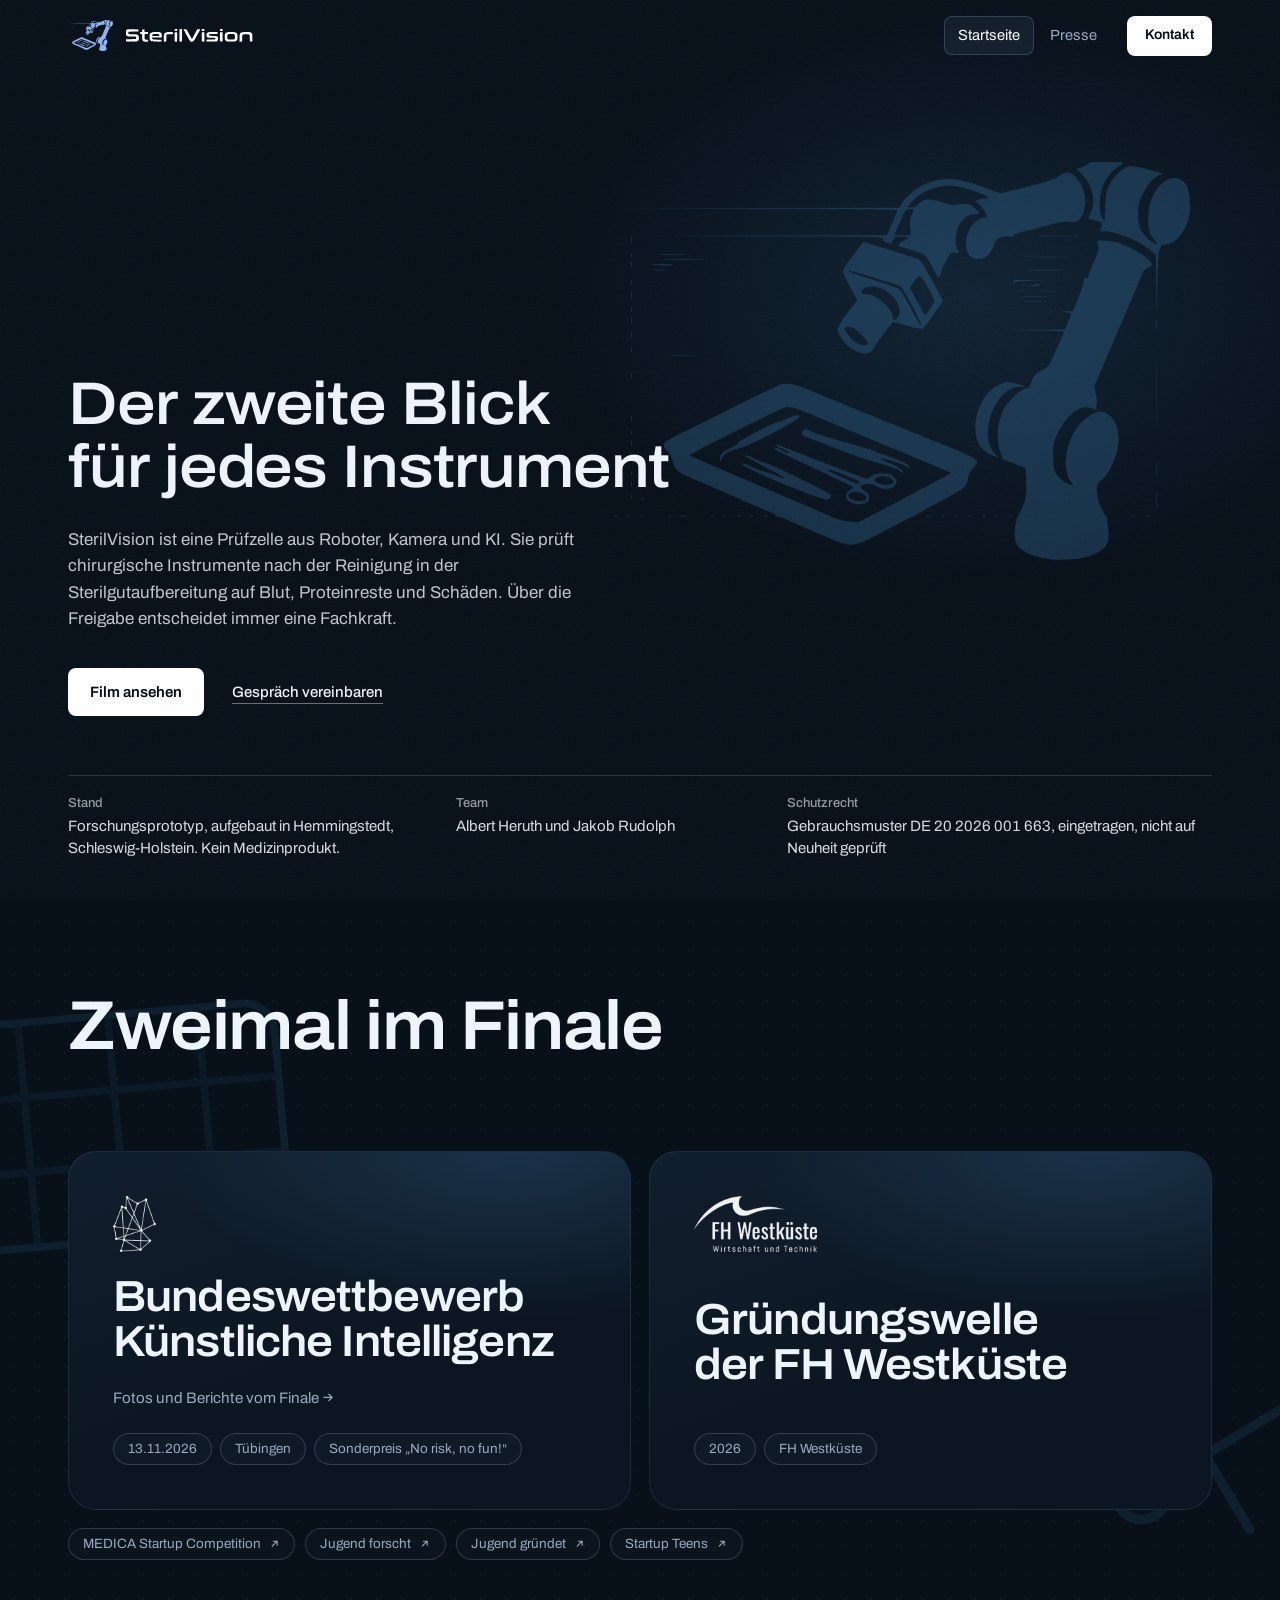
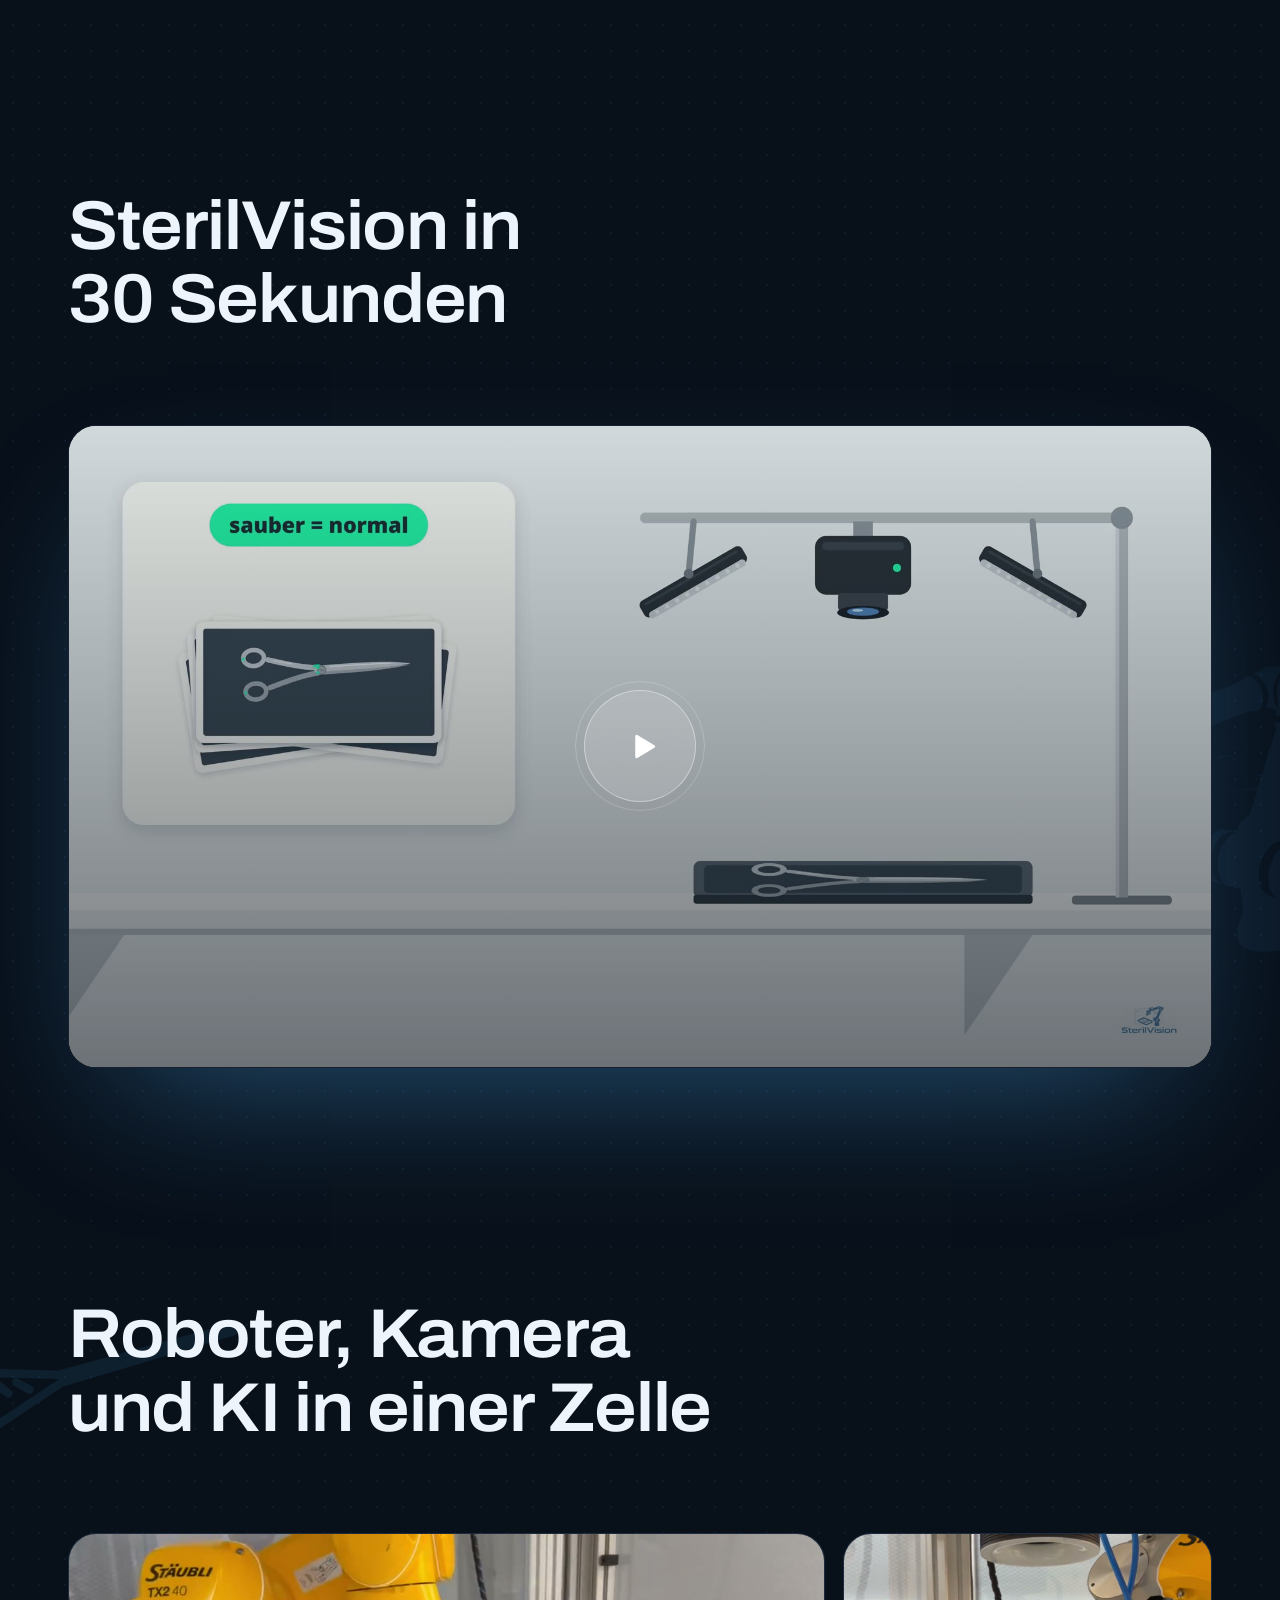
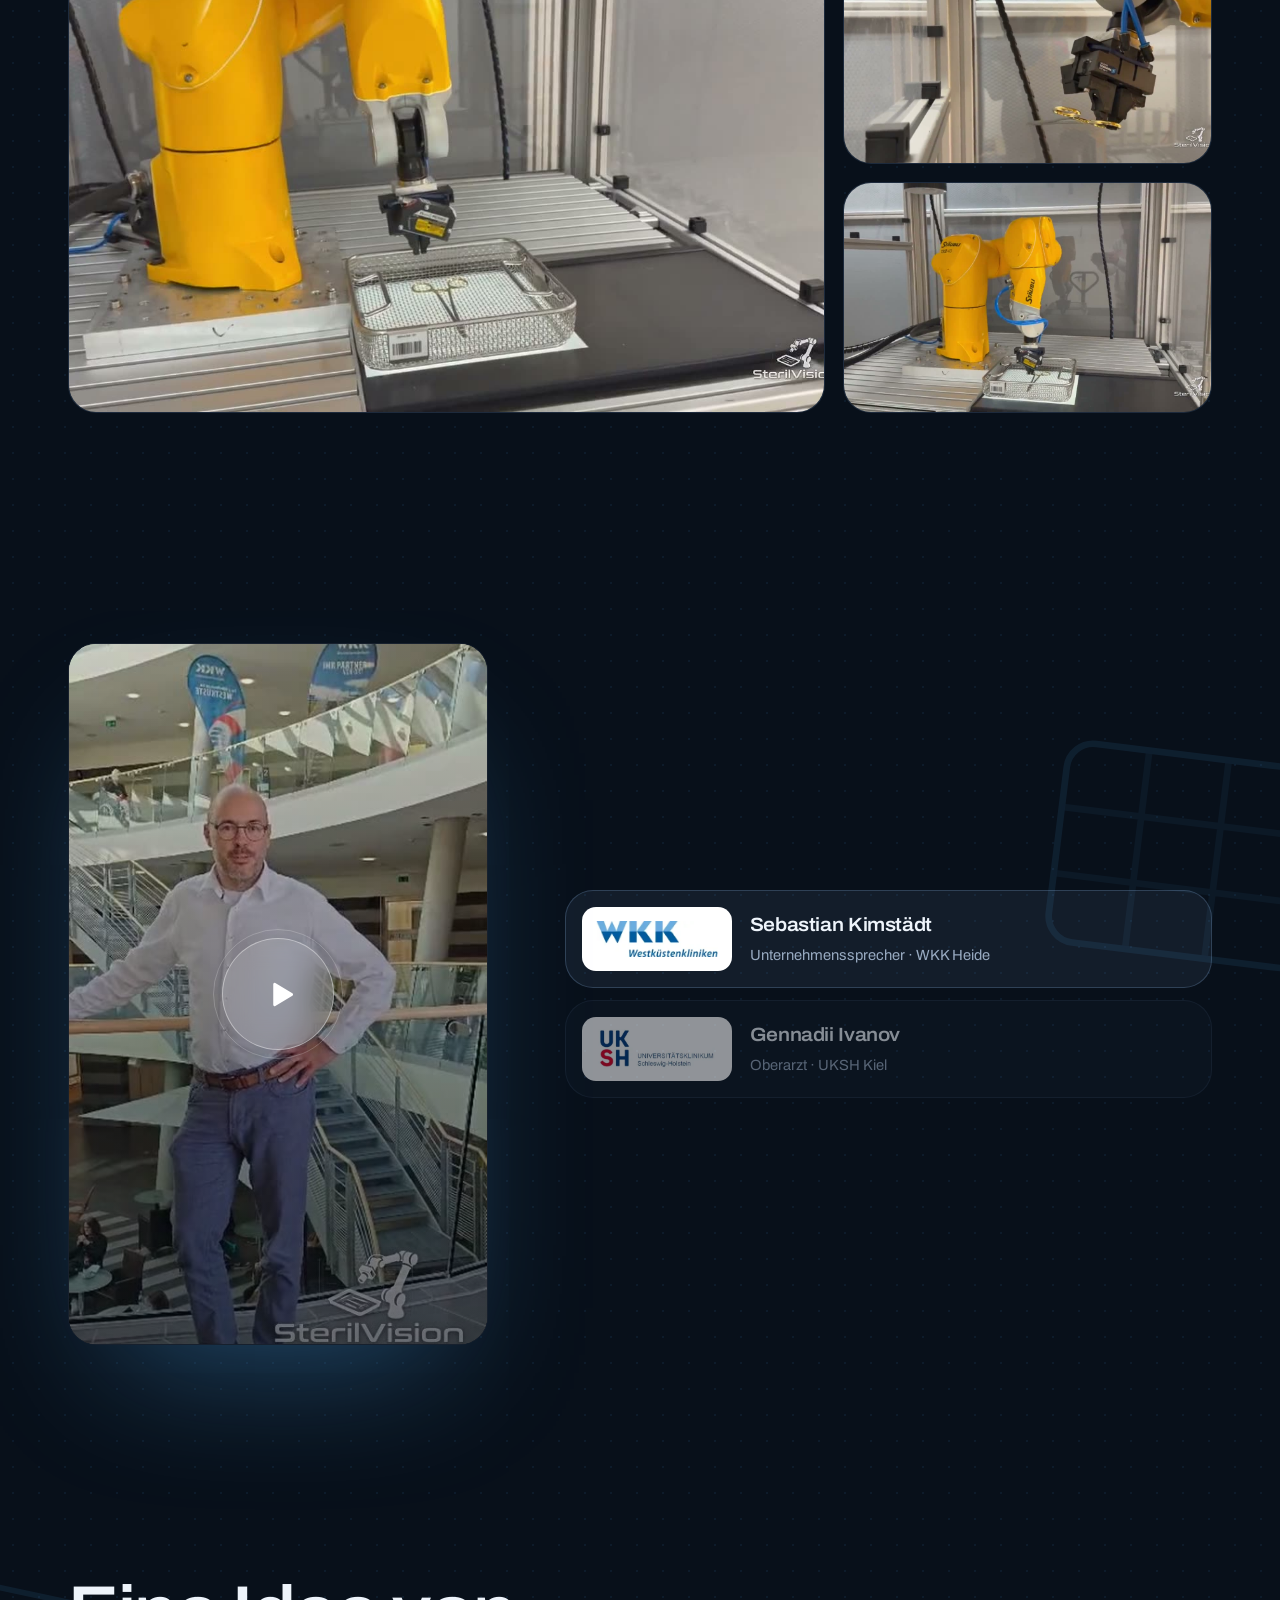
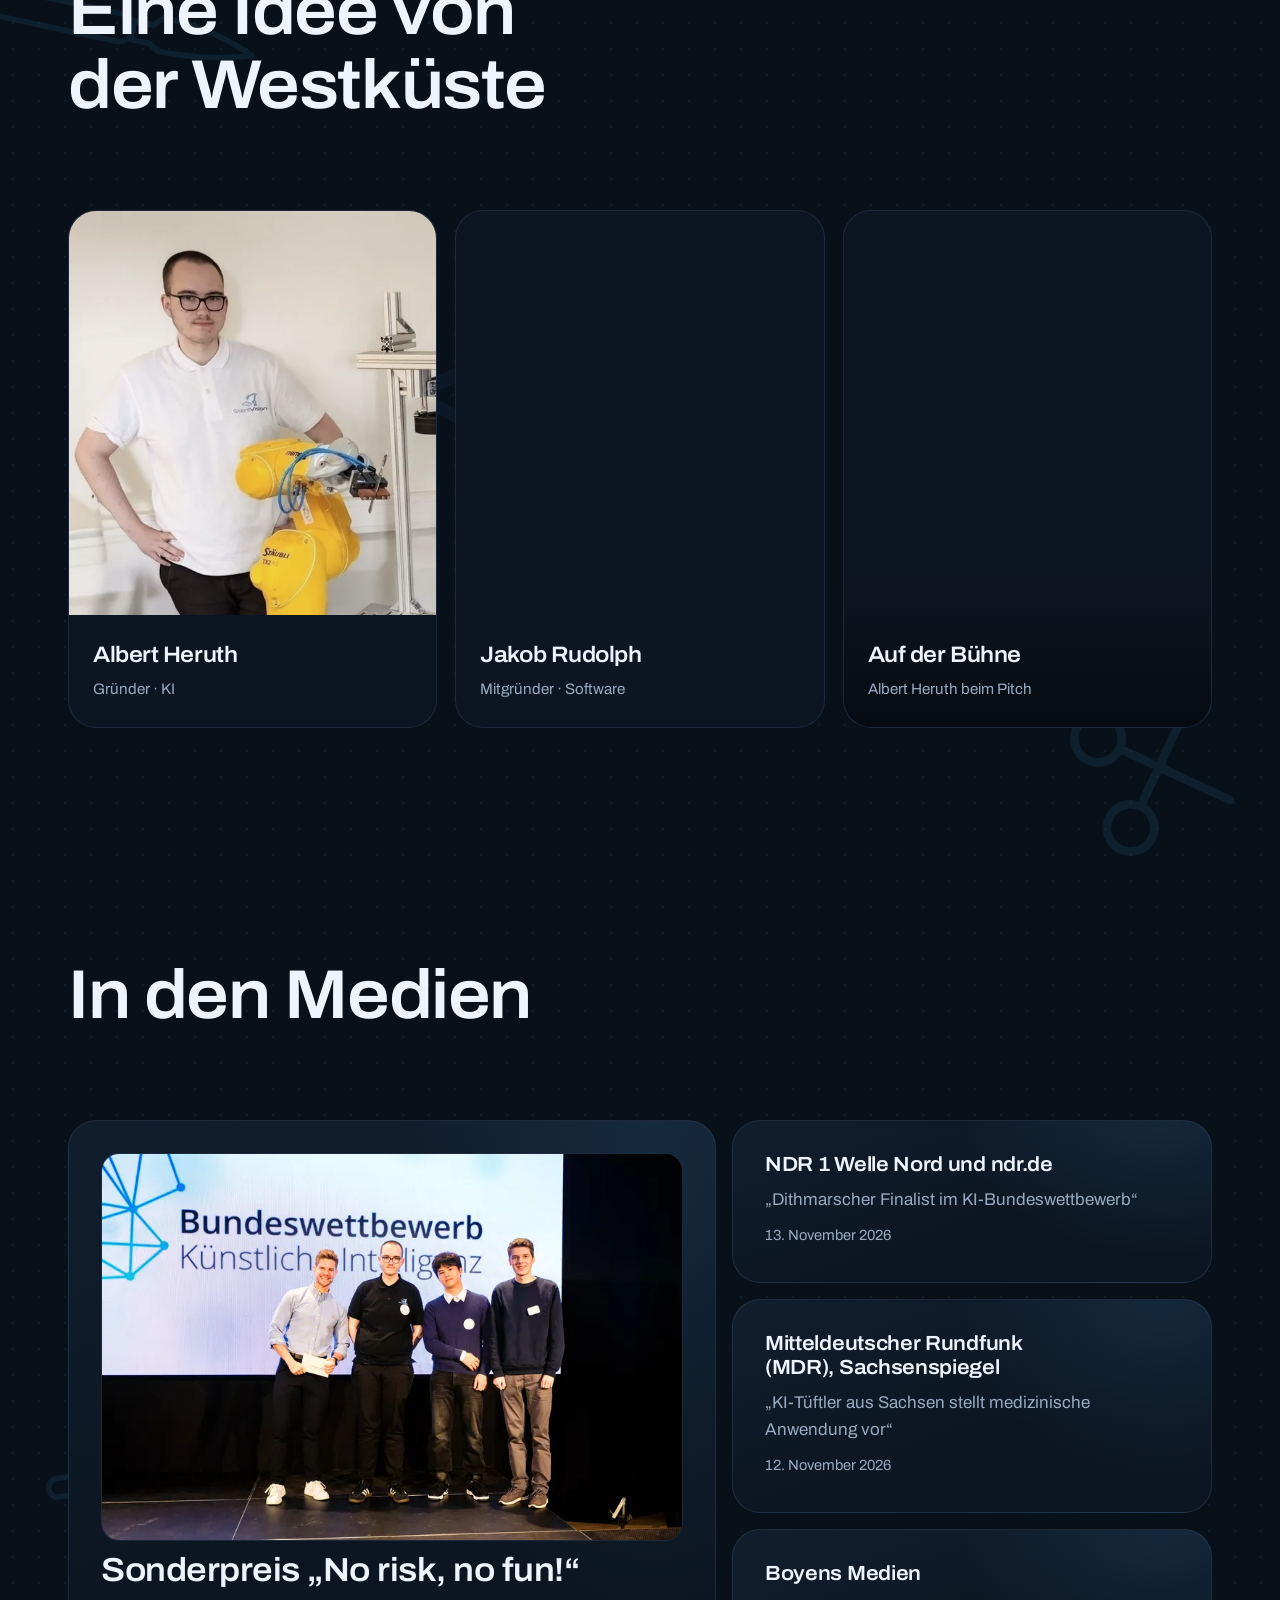
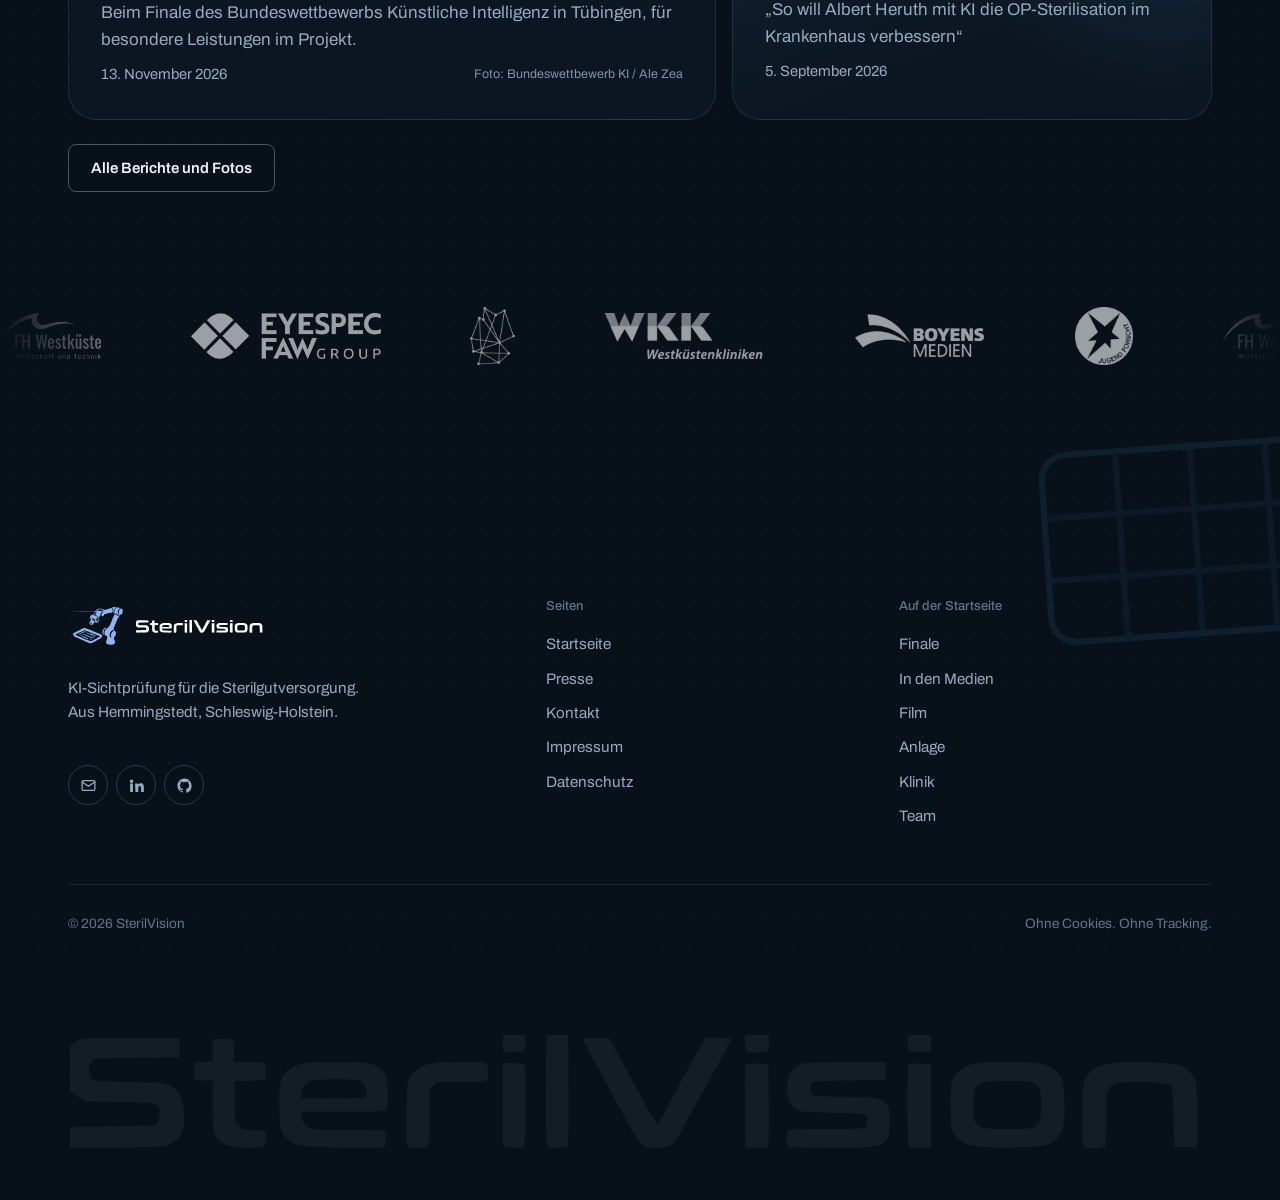
==== index.html @ 5d74f2ed "Hero-Feinschliff: neue Schrift, klarer Start für Investoren - Schrift Archivo (SIL OFL, lokal) statt" ====
<!DOCTYPE html>
<html lang="de">
<head>
  <meta charset="UTF-8" />
  <meta name="viewport" content="width=device-width, initial-scale=1.0, viewport-fit=cover" />
  <title>SterilVision · KI-Sichtprüfung für sterile Instrumente</title>
  <meta name="description" content="SterilVision ist eine Prüfzelle aus Roboter, Kamera und KI. Sie prüft chirurgische Instrumente nach der Reinigung auf Blut, Proteinreste und Schäden. Über die Freigabe entscheidet immer eine Fachkraft. Forschungsprototyp aus Schleswig-Holstein." />
  <meta name="robots" content="index, follow" />
  <link rel="canonical" href="https://sterilvision.de/" />
  <meta name="theme-color" content="#08101a" />
  <link rel="icon" type="image/svg+xml" href="assets/favicon.svg" />

  <meta property="og:type" content="website" />
  <meta property="og:site_name" content="SterilVision" />
  <meta property="og:title" content="SterilVision · Der zweite Blick für jedes Instrument" />
  <meta property="og:description" content="Prüfzelle aus Roboter, Kamera und KI für die Sterilgutaufbereitung. Über die Freigabe entscheidet immer eine Fachkraft." />
  <meta property="og:image" content="https://sterilvision.de/assets/og.jpg" />
  <meta property="og:url" content="https://sterilvision.de/" />
  <meta property="og:locale" content="de_DE" />
  <meta name="twitter:card" content="summary_large_image" />

  <link rel="preload" href="assets/fonts/Archivo-Variable.woff2" as="font" type="font/woff2" crossorigin />
  <link rel="stylesheet" href="styles.css" />

  <script type="application/ld+json">
  {
    "@context": "https://schema.org",
    "@type": "Organization",
    "name": "SterilVision",
    "url": "https://sterilvision.de/",
    "logo": "https://sterilvision.de/assets/og.jpg",
    "description": "KI-gestützte Sichtprüfung chirurgischer Instrumente für die Sterilgutversorgung.",
    "founder": [
      { "@type": "Person", "name": "Albert Heruth" },
      { "@type": "Person", "name": "Jakob Rudolph" }
    ],
    "sameAs": [
      "https://www.linkedin.com/in/albert-heruth-37aa74379/",
      "https://github.com/hackbert301009"
    ]
  }
  </script>
  <script>document.documentElement.classList.add('js');</script>
</head>
<body id="top">
  <div class="grain" aria-hidden="true"></div>
  <div class="bg-tools" aria-hidden="true">
    <span class="bg-dots"></span>
    <span class="bg-tool t1"><svg viewBox="0 0 48 32" fill="none" stroke="currentColor" stroke-width="1"><rect x="1" y="1" width="46" height="30" rx="4"/><path d="M1 11h46M1 21h46M13 1v30M25 1v30M37 1v30" stroke-opacity="0.6"/></svg></span>
    <span class="bg-tool t2"><svg viewBox="0 0 24 24" fill="none" stroke="currentColor" stroke-width="1.1"><circle cx="6" cy="6" r="3"/><circle cx="6" cy="18" r="3"/><path d="M8.5 8.5 19 19M8.5 15.5 19 5" stroke-linecap="round"/></svg></span>
    <span class="bg-tool t3"><svg viewBox="0 0 32 16" fill="none" stroke="currentColor" stroke-width="0.8" stroke-linecap="round"><circle cx="3.5" cy="4" r="2.5"/><circle cx="3.5" cy="12" r="2.5"/><path d="M5.8 5 14 7.6M5.8 11 14 8.4M14 7.6 31 7.8M14 8.4 31 8.2M8 6.6l1 1.4M10 7.2l1 1"/></svg></span>
    <span class="bg-tool bg-wm t4 logo-mark"></span>
    <span class="bg-tool t5"><svg viewBox="0 0 48 32" fill="none" stroke="currentColor" stroke-width="1"><rect x="1" y="1" width="46" height="30" rx="4"/><path d="M1 11h46M1 21h46M13 1v30M25 1v30M37 1v30" stroke-opacity="0.6"/></svg></span>
    <span class="bg-tool t6"><svg viewBox="0 0 32 8" fill="none" stroke="currentColor" stroke-width="0.6" stroke-linecap="round" stroke-linejoin="round"><rect x="0.5" y="2.5" width="18" height="3" rx="1.5"/><path d="M18.5 3h2l1-1c4 0 7 0.8 10 2-3 1-6.5 1.6-10 1.6l-1-0.6h-2"/></svg></span>
    <span class="bg-tool t7"><svg viewBox="0 0 24 24" fill="none" stroke="currentColor" stroke-width="1.1"><circle cx="6" cy="6" r="3"/><circle cx="6" cy="18" r="3"/><path d="M8.5 8.5 19 19M8.5 15.5 19 5" stroke-linecap="round"/></svg></span>
    <span class="bg-tool t8"><svg viewBox="0 0 32 8" fill="none" stroke="currentColor" stroke-width="0.6" stroke-linecap="round"><path d="M1 4c0-.6.5-1 1-1l29 .6M1 4c0 .6.5 1 1 1l29-.6"/><path d="M6 3.2v1.6M8 3.2v1.6M10 3.2v1.6" stroke-opacity=".6"/></svg></span>
    <span class="bg-tool bg-wm t9 logo-mark"></span>
    <span class="bg-tool t10"><svg viewBox="0 0 48 32" fill="none" stroke="currentColor" stroke-width="1"><rect x="1" y="1" width="46" height="30" rx="4"/><path d="M1 11h46M1 21h46M13 1v30M25 1v30M37 1v30" stroke-opacity="0.6"/></svg></span>
  </div>

  <header class="site-header" id="site-header">
    <div class="wrap">
      <a class="brand" href="#top" aria-label="SterilVision Startseite">
        <span class="logo-mark" aria-hidden="true"></span>
        <span class="logo-word" aria-hidden="true"></span>
      </a>
      <nav class="nav" aria-label="Hauptnavigation">
        <div class="nav-links">
          <a href="#top" aria-current="page">Startseite</a>
          <a href="presse.html">Presse</a>
        </div>
        <a class="btn btn-primary btn-sm" href="kontakt.html">Kontakt</a>
        <button class="menu-btn" id="menu-btn" aria-label="Menü öffnen" aria-expanded="false" aria-controls="mobile-menu"><span></span><span></span></button>
      </nav>
    </div>
  </header>

  <nav class="mobile-menu" id="mobile-menu" aria-label="Mobile Navigation">
    <a href="#top" aria-current="page">Startseite</a>
    <a href="presse.html">Presse</a>
    <a href="kontakt.html">Kontakt</a>
  </nav>

  <main>
    <!-- ═══ HERO ═══ -->
    <section class="hero" id="hero">
      <div class="hero-canvas" id="hero-canvas" aria-hidden="true"></div>
      <span class="hero-fallback logo-mark" aria-hidden="true"></span>

      <div class="wrap">
        <div class="hero-inner">
          <h1 data-split><span class="h1-row">Der zweite Blick</span> <span class="h1-row">für jedes Instrument</span></h1>
          <p class="lead" data-hero>SterilVision ist eine Prüfzelle aus Roboter, Kamera und KI. Sie prüft chirurgische Instrumente nach der Reinigung in der Sterilgutaufbereitung auf Blut, Proteinreste und Schäden. Über die Freigabe entscheidet immer eine Fachkraft.</p>
          <div class="hero-actions" data-hero>
            <a class="btn btn-primary" href="#film">Film ansehen</a>
            <a class="hero-link" href="kontakt.html">Gespräch vereinbaren</a>
          </div>
          <span class="hero-rule" aria-hidden="true"></span>
          <dl class="hero-facts" data-hero>
            <div><dt>Stand</dt><dd>Forschungsprototyp, aufgebaut in Hemmingstedt, Schleswig-Holstein. Kein Medizinprodukt.</dd></div>
            <div><dt>Team</dt><dd>Albert Heruth und Jakob Rudolph</dd></div>
            <div><dt>Schutzrecht</dt><dd>Gebrauchsmuster DE&nbsp;20&nbsp;2026&nbsp;001&nbsp;663, eingetragen, nicht auf Neuheit geprüft</dd></div>
          </dl>
        </div>
      </div>
    </section>

    <!-- ═══ FINALE ═══ -->
    <section class="section finale" id="finale">
      <div class="wrap">
        <div class="head">
          <h2 data-reveal>Zweimal im Finale</h2>
        </div>
        <div class="finale-grid">
          <a class="finale-card" href="presse.html#bwki" data-reveal>
            <div class="top">
              <img decoding="async" src="assets/logos/bwki.webp" alt="Bundeswettbewerb Künstliche Intelligenz" width="122" height="160" loading="lazy" />
            </div>
            <div class="big">Bundeswettbewerb<br />Künstliche Intelligenz</div>
            <span class="card-more">Fotos und Berichte vom Finale <span aria-hidden="true"><svg class="ico-arr" viewBox="0 0 16 16" aria-hidden="true"><path d="M2.5 8h10M8.5 4l4 4-4 4" fill="none" stroke="currentColor" stroke-width="1.5" stroke-linecap="round" stroke-linejoin="round"/></svg></span></span>
            <div class="meta"><span class="chip">13.11.2026</span><span class="chip">Tübingen</span><span class="chip">Sonderpreis „No risk, no fun!“</span></div>
          </a>
          <a class="finale-card" href="https://www.fh-westkueste.de/" target="_blank" rel="noopener" data-reveal style="--d:.1s">
            <div class="top">
              <img decoding="async" src="assets/logos/fh-westkueste.webp" alt="FH Westküste" width="352" height="160" loading="lazy" />
            </div>
            <div class="big">Gründungswelle<br />der FH Westküste</div>
            <div class="meta"><span class="chip">2026</span><span class="chip">FH Westküste</span></div>
          </a>
        </div>
        <div class="stations" data-reveal>
          <a class="chip link" href="https://www.medica.de/" target="_blank" rel="noopener">MEDICA Startup Competition <svg class="ico-arr" viewBox="0 0 16 16" aria-hidden="true"><path d="M4.5 11.5l7-7M6 4.5h5.5V10" fill="none" stroke="currentColor" stroke-width="1.5" stroke-linecap="round" stroke-linejoin="round"/></svg></a>
          <a class="chip link" href="https://www.jugend-forscht.de/" target="_blank" rel="noopener">Jugend forscht <svg class="ico-arr" viewBox="0 0 16 16" aria-hidden="true"><path d="M4.5 11.5l7-7M6 4.5h5.5V10" fill="none" stroke="currentColor" stroke-width="1.5" stroke-linecap="round" stroke-linejoin="round"/></svg></a>
          <a class="chip link" href="https://www.jugend-gruendet.de/" target="_blank" rel="noopener">Jugend gründet <svg class="ico-arr" viewBox="0 0 16 16" aria-hidden="true"><path d="M4.5 11.5l7-7M6 4.5h5.5V10" fill="none" stroke="currentColor" stroke-width="1.5" stroke-linecap="round" stroke-linejoin="round"/></svg></a>
          <a class="chip link" href="https://www.startupteens.de/" target="_blank" rel="noopener">Startup Teens <svg class="ico-arr" viewBox="0 0 16 16" aria-hidden="true"><path d="M4.5 11.5l7-7M6 4.5h5.5V10" fill="none" stroke="currentColor" stroke-width="1.5" stroke-linecap="round" stroke-linejoin="round"/></svg></a>
        </div>
      </div>
    </section>

    <!-- ═══ FILM ═══ -->
    <section class="section film" id="film">
      <div class="wrap">
        <div class="head">
          <h2 data-reveal>SterilVision in 30 Sekunden</h2>
        </div>
        <div class="player" data-player data-reveal>
          <video preload="none" playsinline controls poster="assets/video/sterilvision-film-poster.jpg">
            <source src="assets/video/sterilvision-film.mp4" type="video/mp4" />
          </video>
          <button class="player-cover" aria-label="Film abspielen">
            <img decoding="async" src="assets/video/sterilvision-film-poster.jpg" alt="" loading="lazy" />
            <span class="play"><svg viewBox="0 0 24 24"><path d="M6 4.5v15a1 1 0 0 0 1.5.86l12.4-7.5a1 1 0 0 0 0-1.72L7.5 3.64A1 1 0 0 0 6 4.5Z"/></svg></span>
          </button>
        </div>
      </div>
    </section>

    <!-- ═══ ANLAGE ═══ -->
    <section class="section" id="anlage">
      <div class="wrap">
        <div class="head">
          <h2 data-reveal>Roboter, Kamera und KI in einer Zelle</h2>
        </div>
        <div class="cell">
          <div class="tile tile-video big" data-reveal>
            <video data-lazy muted loop playsinline preload="none" poster="assets/video/anlage-loop-poster.jpg" aria-label="Roboter greift eine Schere aus dem Siebkorb">
              <source data-src="assets/video/anlage-loop.mp4" type="video/mp4" />
            </video>
          </div>
          <div class="tile tile-video side" data-reveal style="--d:.08s">
            <video data-lazy muted loop playsinline preload="none" poster="assets/video/anlage-pruefen-poster.jpg" aria-label="Die Schere wird unter dem Kameraring geprüft">
              <source data-src="assets/video/anlage-pruefen.mp4" type="video/mp4" />
            </video>
          </div>
          <div class="tile tile-video side" data-reveal style="--d:.16s">
            <video data-lazy muted loop playsinline preload="none" poster="assets/video/anlage-zelle-poster.jpg" aria-label="Die Prüfzelle in der Totalen">
              <source data-src="assets/video/anlage-zelle.mp4" type="video/mp4" />
            </video>
          </div>
        </div>
      </div>
    </section>

    <!-- ═══ STIMME ═══ -->
    <section class="section" id="stimme">
      <div class="wrap voice">
        <div class="voice-stage" data-reveal>
          <div class="player" data-player data-voice="wkk">
            <video preload="none" playsinline controls poster="assets/video/kimstaedt-poster.jpg">
              <source src="assets/video/kimstaedt.mp4" type="video/mp4" />
            </video>
            <button class="player-cover" aria-label="Video von Sebastian Kimstädt abspielen">
              <img decoding="async" src="assets/video/kimstaedt-poster.jpg" alt="" loading="lazy" />
              <span class="play"><svg viewBox="0 0 24 24"><path d="M6 4.5v15a1 1 0 0 0 1.5.86l12.4-7.5a1 1 0 0 0 0-1.72L7.5 3.64A1 1 0 0 0 6 4.5Z"/></svg></span>
            </button>
          </div>
          <div class="player" data-player data-voice="uksh" hidden>
            <video preload="none" playsinline controls poster="assets/video/ivanov-poster.jpg">
              <source src="assets/video/ivanov.mp4" type="video/mp4" />
            </video>
            <button class="player-cover" aria-label="Video von Gennadii Ivanov abspielen">
              <img decoding="async" src="assets/video/ivanov-poster.jpg" alt="" loading="lazy" />
              <span class="play"><svg viewBox="0 0 24 24"><path d="M6 4.5v15a1 1 0 0 0 1.5.86l12.4-7.5a1 1 0 0 0 0-1.72L7.5 3.64A1 1 0 0 0 6 4.5Z"/></svg></span>
            </button>
          </div>
        </div>
        <div class="voices" role="tablist" aria-label="Videostatements" data-reveal>
          <button class="voice-tab" role="tab" aria-selected="true" data-voice="wkk">
            <span class="org-logo"><img decoding="async" src="assets/logos/wkk-farbig.webp" alt="Westküstenklinikum Heide" loading="lazy" /></span>
            <span class="who"><b>Sebastian Kimstädt</b><span>Unternehmenssprecher · WKK Heide</span></span>
          </button>
          <button class="voice-tab" role="tab" aria-selected="false" data-voice="uksh">
            <span class="org-logo"><img decoding="async" src="assets/logos/uksh-farbig.webp" alt="Universitätsklinikum Schleswig-Holstein" loading="lazy" /></span>
            <span class="who"><b>Gennadii Ivanov</b><span>Oberarzt · UKSH Kiel</span></span>
          </button>
        </div>
      </div>
    </section>

    <!-- ═══ TEAM ═══ -->
    <section class="section" id="team">
      <div class="wrap">
        <div class="head">
          <h2 data-reveal>Eine Idee von der Westküste</h2>
        </div>
        <div class="team">
          <article class="member" data-reveal>
            <div class="ph"><img decoding="async" src="assets/img/albert.webp" alt="Albert Heruth" loading="lazy" width="640" height="640" /></div>
            <div class="info"><b>Albert Heruth</b><span>Gründer · KI</span></div>
          </article>
          <article class="member" data-reveal style="--d:.08s">
            <div class="ph"><img decoding="async" src="assets/img/jakob.webp" alt="Jakob Rudolph" loading="lazy" width="640" height="640" /></div>
            <div class="info"><b>Jakob Rudolph</b><span>Mitgründer · Software</span></div>
          </article>
          <article class="member stage" data-reveal style="--d:.16s">
            <div class="ph"><img decoding="async" src="assets/img/buehne.webp" alt="Albert Heruth präsentiert SterilVision auf der Bühne" loading="lazy" /></div>
            <div class="info"><b>Auf der Bühne</b><span>Albert Heruth beim Pitch</span></div>
          </article>
        </div>
      </div>
    </section>

    <!-- ═══ IN DEN MEDIEN ═══ -->
    <section class="section" id="medien" aria-labelledby="medien-title">
      <div class="wrap">
        <div class="head">
          <h2 id="medien-title" data-reveal>In den Medien</h2>
        </div>
        <div class="press-teaser">
          <article class="pt-card pt-lead" data-reveal>
            <div class="photo-frame">
              <img src="assets/img/presse/bwki-2026-015-800.webp" width="800" height="533" loading="lazy" decoding="async" alt="Vier Personen auf der Bühne vor der Leinwand mit dem Schriftzug Bundeswettbewerb Künstliche Intelligenz, eine Person hält einen Umschlag." />
            </div>
            <h3><a href="presse.html#bwki">Sonderpreis <span class="nw">„No risk, no fun!“</span></a></h3>
            <p>Beim Finale des Bundeswettbewerbs Künstliche Intelligenz in Tübingen, für besondere Leistungen im Projekt.</p>
            <p class="pt-meta"><time datetime="2026-11-13">13. November 2026</time> <span class="credit">Foto: Bundeswettbewerb KI / Ale Zea</span></p>
          </article>
          <div class="pt-list">
            <article class="pt-card" data-reveal style="--d:.06s">
              <h3><a href="presse.html#ndr">NDR 1 Welle Nord und ndr.de</a></h3>
              <p>„Dithmarscher Finalist im KI-Bundeswettbewerb“</p>
              <p class="pt-meta"><time datetime="2026-11-13">13. November 2026</time></p>
            </article>
            <article class="pt-card" data-reveal style="--d:.12s">
              <h3><a href="presse.html#mdr">Mitteldeutscher Rundfunk (MDR), Sachsenspiegel</a></h3>
              <p>„KI-Tüftler aus Sachsen stellt medizinische Anwendung vor“</p>
              <p class="pt-meta"><time datetime="2026-11-12">12. November 2026</time></p>
            </article>
            <article class="pt-card" data-reveal style="--d:.18s">
              <h3><a href="presse.html#boyens">Boyens Medien</a></h3>
              <p>„So will Albert Heruth mit KI die OP-Sterilisation im Krankenhaus verbessern“</p>
              <p class="pt-meta"><time datetime="2026-09-05">5. September 2026</time></p>
            </article>
          </div>
        </div>
        <div class="pt-more" data-reveal>
          <a class="btn btn-ghost" href="presse.html">Alle Berichte und Fotos</a>
        </div>
      </div>
    </section>

    <!-- ═══ NETZWERK ═══ -->
    <section class="section" id="netzwerk" style="padding-top:0">
      <div class="marquee" data-reveal>
        <div class="marquee-track">
          <div class="marquee-group">
            <a href="https://www.fh-westkueste.de/" target="_blank" rel="noopener"><img decoding="async" src="assets/logos/fh-westkueste.webp" alt="FH Westküste" loading="lazy" /></a>
            <a href="https://eyespec-faw-group.de/" target="_blank" rel="noopener"><img decoding="async" src="assets/logos/eyespec.webp" alt="EyeSpec FAW Group" loading="lazy" /></a>
            <a href="https://www.bw-ki.de/" target="_blank" rel="noopener"><img decoding="async" src="assets/logos/bwki.webp" alt="Bundeswettbewerb KI" class="sq" loading="lazy" /></a>
            <a href="https://www.westkuestenklinikum.de/" target="_blank" rel="noopener"><img decoding="async" src="assets/logos/wkk.webp" alt="Westküstenklinikum Heide" loading="lazy" /></a>
            <a href="https://www.boyens-medien.de/" target="_blank" rel="noopener"><img decoding="async" src="assets/logos/boyens.webp" alt="Boyens Medien" loading="lazy" /></a>
            <a href="https://www.jugend-forscht.de/" target="_blank" rel="noopener"><img decoding="async" src="assets/logos/jugend-forscht.webp" alt="Jugend forscht" class="sq" loading="lazy" /></a>
          </div>
          <div class="marquee-group" aria-hidden="true">
            <a href="https://www.fh-westkueste.de/" target="_blank" rel="noopener" tabindex="-1"><img decoding="async" src="assets/logos/fh-westkueste.webp" alt="" loading="lazy" /></a>
            <a href="https://eyespec-faw-group.de/" target="_blank" rel="noopener" tabindex="-1"><img decoding="async" src="assets/logos/eyespec.webp" alt="" loading="lazy" /></a>
            <a href="https://www.bw-ki.de/" target="_blank" rel="noopener" tabindex="-1"><img decoding="async" src="assets/logos/bwki.webp" alt="" class="sq" loading="lazy" /></a>
            <a href="https://www.westkuestenklinikum.de/" target="_blank" rel="noopener" tabindex="-1"><img decoding="async" src="assets/logos/wkk.webp" alt="" loading="lazy" /></a>
            <a href="https://www.boyens-medien.de/" target="_blank" rel="noopener" tabindex="-1"><img decoding="async" src="assets/logos/boyens.webp" alt="" loading="lazy" /></a>
            <a href="https://www.jugend-forscht.de/" target="_blank" rel="noopener" tabindex="-1"><img decoding="async" src="assets/logos/jugend-forscht.webp" alt="" class="sq" loading="lazy" /></a>
          </div>
        </div>
      </div>
    </section>

  </main>

  <footer class="site-footer">
    <div class="wrap">
      <div class="footer-top">
        <div class="footer-brand">
          <a class="brand" href="#top" aria-label="SterilVision">
            <span class="logo-mark" aria-hidden="true"></span>
            <span class="logo-word" aria-hidden="true"></span>
          </a>
          <p>KI-Sichtprüfung für die Sterilgutversorgung. Aus Hemmingstedt, Schleswig-Holstein.</p>
          <div class="socials" data-socials></div>
        </div>
        <div class="footer-col">
          <span class="mono">Seiten</span>
          <a href="#top">Startseite</a>
          <a href="presse.html">Presse</a>
          <a href="kontakt.html">Kontakt</a>
          <a href="impressum.html">Impressum</a>
          <a href="datenschutz.html">Datenschutz</a>
        </div>
        <div class="footer-col">
          <span class="mono">Auf der Startseite</span>
          <a href="#finale">Finale</a>
          <a href="#medien">In den Medien</a>
          <a href="#film">Film</a>
          <a href="#anlage">Anlage</a>
          <a href="#stimme">Klinik</a>
          <a href="#team">Team</a>
        </div>
      </div>
      <div class="footer-bottom">
        <span>© <span data-year>2026</span> SterilVision</span>
        <span>Ohne Cookies. Ohne Tracking.</span>
      </div>
      <div class="footer-word" aria-hidden="true"><span class="logo-word"></span></div>
    </div>
  </footer>

  <script src="vendor/gsap.min.js" defer></script>
  <script src="vendor/ScrollTrigger.min.js" defer></script>
  <script src="vendor/SplitText.min.js" defer></script>
  <script src="vendor/lenis.min.js" defer></script>
  <script src="script.js" defer></script>
  <script type="module" src="assets/js/hero3d.js"></script>
</body>
</html>
---- styles.css ----
/* ───────────────────────────────────────────────────────────
   STERILVISION · sterilvision.de
   Corporate Design: Tiefes Navy, Markenblau, Cyan für KI-Befunde.
   Alle Farben, Abstände und Schriften zentral als Tokens.
   ─────────────────────────────────────────────────────────── */

/* ── Schrift (selbst gehostet, SIL OFL 1.1, keine Drittanbieter) ─ */
@font-face { font-family: 'Archivo'; src: url('assets/fonts/Archivo-Variable.woff2') format('woff2'); font-weight: 100 900; font-stretch: 62% 125%; font-style: normal; font-display: swap; }

:root {
  /* Farben */
  --ink: #060a11;
  --bg: #08101a;
  --bg-2: #0c1622;
  --bg-3: #111e2d;
  --surface: rgba(150, 190, 240, 0.045);
  --surface-2: rgba(150, 190, 240, 0.08);
  --line: rgba(150, 190, 240, 0.12);
  --line-2: rgba(150, 190, 240, 0.22);
  --text: #eef4fb;
  --muted: #98aac1;
  --faint: #62758d;
  --blue: #4a9fe0;
  --blue-rgb: 74, 159, 224;
  --blue-light: #8fb4f0;
  --cyan: #35d6e8;
  --cyan-rgb: 53, 214, 232;
  --nio: #ff4d61;
  --ok: #3ddc97;

  /* Typo */
  --f-display: 'Archivo', 'Helvetica Neue', Arial, sans-serif;
  --f-sans: 'Archivo', 'Helvetica Neue', Arial, sans-serif;

  /* Maße */
  --wrap: 1240px;
  --gutter: clamp(20px, 5vw, 48px);
  --section: clamp(80px, 9vw, 136px);
  --r-lg: 28px;
  --r: 18px;
  --r-sm: 12px;
  --ease: cubic-bezier(0.16, 1, 0.3, 1);
  --header-h: 72px;
}

/* ── Basis ────────────────────────────────────────────────── */
*, *::before, *::after { margin: 0; padding: 0; box-sizing: border-box; }
html { -webkit-text-size-adjust: 100%; scroll-padding-top: var(--header-h); }
html.lenis, html.lenis body { height: auto; }
.lenis.lenis-smooth { scroll-behavior: auto !important; }
body {
  font-family: var(--f-sans);
  font-size: 17px;
  line-height: 1.6;
  background: var(--bg);
  color: var(--text);
  -webkit-font-smoothing: antialiased;
  -moz-osx-font-smoothing: grayscale;
  overflow-x: clip;
}
img, video, canvas, svg { display: block; max-width: 100%; }
a { color: inherit; text-decoration: none; }
button { font: inherit; color: inherit; background: none; border: 0; cursor: pointer; }
::selection { background: rgba(var(--blue-rgb), 0.4); color: #fff; }
:focus-visible { outline: 2px solid var(--cyan); outline-offset: 3px; border-radius: 6px; }
.sr-only { position: absolute; width: 1px; height: 1px; overflow: hidden; clip: rect(0 0 0 0); white-space: nowrap; }

.wrap { width: 100%; max-width: var(--wrap); margin-inline: auto; padding-inline: var(--gutter); }
section { position: relative; }
.section { padding-block: var(--section); }

/* Feines Korn über allem, gibt dem Dunkel Tiefe */
.grain {
  position: fixed; inset: 0; z-index: 100; pointer-events: none; opacity: 0.035;
  background-image: url("data:image/svg+xml,%3Csvg xmlns='http://www.w3.org/2000/svg' width='160' height='160'%3E%3Cfilter id='n'%3E%3CfeTurbulence type='fractalNoise' baseFrequency='0.9' numOctaves='3' stitchTiles='stitch'/%3E%3C/filter%3E%3Crect width='100%25' height='100%25' filter='url(%23n)'/%3E%3C/svg%3E");
}

/* ── Hintergrund wie auf der bisherigen Seite: Siebkörbe, Instrumente, Raster ─ */
body { position: relative; }
.bg-tools { position: absolute; inset: 0; z-index: -1; overflow: hidden; pointer-events: none; contain: strict; }
.bg-dots {
  position: absolute; inset: 0;
  background-image: radial-gradient(rgba(var(--blue-rgb), 0.14) 1px, transparent 1.6px);
  background-size: 26px 26px;
  -webkit-mask: linear-gradient(transparent 0, #000 100vh, #000 calc(100% - 60vh), transparent);
  mask: linear-gradient(transparent 0, #000 100vh, #000 calc(100% - 60vh), transparent);
  opacity: 0.6;
}
.bg-tool { position: absolute; display: block; color: var(--blue); opacity: 0.1; }
.bg-tool svg { display: block; width: 100%; height: auto; overflow: visible; }
.bg-wm { color: var(--blue); opacity: 0.06; filter: blur(4px); }
.bg-tool.t1  { width: 360px; top: 112vh; left: -70px; transform: rotate(-5deg); }
.bg-tool.t2  { width: 210px; top: 150vh; right: -30px; transform: rotate(14deg); }
.bg-tool.t3  { width: 340px; top: 38%; left: -90px; transform: rotate(-16deg); }
.bg-tool.t4  { width: 420px; top: 30%; right: -80px; transform: rotate(-6deg); }
.bg-tool.t5  { width: 320px; top: 52%; right: -90px; transform: rotate(7deg); }
.bg-tool.t6  { width: 300px; top: 63%; left: -40px; transform: rotate(12deg); }
.bg-tool.t7  { width: 190px; top: 72%; right: 2%; transform: rotate(-20deg); }
.bg-tool.t8  { width: 300px; top: 82%; left: 3%; transform: rotate(-8deg); }
.bg-tool.t9  { width: 380px; top: 66%; left: 30%; transform: rotate(4deg); }
.bg-tool.t10 { width: 300px; top: 90%; right: -60px; transform: rotate(-4deg); }

/* ── Typografie ───────────────────────────────────────────── */
h1, h2, h3 { font-family: var(--f-display); font-weight: 600; font-stretch: 108%; letter-spacing: -0.02em; line-height: 1.06; text-wrap: balance; }
h1 { font-size: clamp(2.7rem, 7.4vw, 6.4rem); }
h2 { font-size: clamp(2.2rem, 5.4vw, 4.6rem); }
h3 { font-size: clamp(1.3rem, 2.2vw, 1.75rem); letter-spacing: -0.015em; line-height: 1.15; }
p { text-wrap: pretty; }
.lead { font-size: clamp(1.05rem, 1.5vw, 1.3rem); color: var(--muted); max-width: 46ch; line-height: 1.55; }
.muted { color: var(--muted); }

.mono { font-size: 0.8125rem; font-weight: 500; color: var(--faint); }
.nw { white-space: nowrap; }
.ico-arr { display: inline-block; width: 0.85em; height: 0.85em; vertical-align: -0.06em; flex: none; }

.head { display: grid; gap: 22px; margin-bottom: clamp(48px, 7vw, 88px); max-width: 860px; }
.head.center { margin-inline: auto; text-align: center; justify-items: center; }

/* ── Buttons ─────────────────────────────────────────────── */
.btn {
  --h: 48px;
  position: relative; display: inline-flex; align-items: center; justify-content: center; gap: 10px;
  height: var(--h); padding: 0 22px; border-radius: 8px;
  font-weight: 600; font-size: 0.9375rem; letter-spacing: 0; white-space: nowrap;
  transition: background 0.25s, border-color 0.25s, color 0.25s;
}
.btn-primary { background: #fff; color: var(--ink); }
.btn-primary:hover { background: #dfe6ee; }
.btn-ghost { border: 1px solid rgba(255, 255, 255, 0.28); background: transparent; }
.btn-ghost:hover { border-color: rgba(255, 255, 255, 0.6); }
.btn-sm { --h: 40px; padding: 0 18px; font-size: 0.875rem; }

/* ── Logo (Vektor über CSS-Maske, immer in Markenfarbe) ───── */
.logo-mark, .logo-word {
  display: block; background: currentColor;
  -webkit-mask: var(--src) center / contain no-repeat; mask: var(--src) center / contain no-repeat;
}
.logo-mark { --src: url('assets/brand/sv-mark.svg'); aspect-ratio: 450 / 314; }
.logo-word { --src: url('assets/brand/sv-wordmark.svg'); aspect-ratio: 848 / 93; }
.logo-full { --src: url('assets/brand/sv-logo.svg'); aspect-ratio: 852 / 424; display: block; background: currentColor; -webkit-mask: var(--src) center / contain no-repeat; mask: var(--src) center / contain no-repeat; }

/* ── Header ──────────────────────────────────────────────── */
.site-header {
  position: fixed; inset: 0 0 auto; z-index: 50; height: var(--header-h);
  display: flex; align-items: center;
  transition: background 0.4s, border-color 0.4s, transform 0.5s var(--ease);
  border-bottom: 1px solid transparent;
}
.site-header.scrolled { background: rgba(8, 16, 26, 0.82); backdrop-filter: blur(12px); -webkit-backdrop-filter: blur(12px); border-color: var(--line); }
.site-header.hidden { transform: translateY(-100%); }
.site-header .wrap { display: flex; align-items: center; justify-content: space-between; gap: 24px; }
.brand { display: flex; align-items: center; gap: 12px; color: #fff; }
.brand .logo-mark { width: 46px; color: var(--blue-light); }
.brand .logo-word { width: 128px; }
.nav { display: flex; align-items: center; gap: 6px; }
.nav-links { display: flex; gap: 2px; }
.nav-links a { padding: 8px 14px; border-radius: 8px; font-size: 0.92rem; color: var(--muted); transition: color 0.25s, background 0.25s; }
.nav-links a:hover, .nav-links a.active { color: #fff; background: var(--surface-2); }
.nav .btn { margin-left: 10px; }
.menu-btn { display: none; width: 44px; height: 44px; border-radius: 50%; border: 1px solid var(--line-2); position: relative; }
.menu-btn span { position: absolute; left: 13px; right: 13px; height: 1.5px; background: #fff; transition: transform 0.4s var(--ease), opacity 0.3s; }
.menu-btn span:nth-child(1) { top: 17px; }
.menu-btn span:nth-child(2) { top: 25px; }
.menu-open .menu-btn span:nth-child(1) { transform: translateY(4px) rotate(45deg); }
.menu-open .menu-btn span:nth-child(2) { transform: translateY(-4px) rotate(-45deg); }

.mobile-menu {
  position: fixed; inset: 0; z-index: 45; background: rgba(6, 10, 17, 0.96); backdrop-filter: blur(20px); -webkit-backdrop-filter: blur(20px);
  display: flex; flex-direction: column; justify-content: center; gap: 6px; padding: var(--header-h) var(--gutter) 40px;
  opacity: 0; visibility: hidden; transition: opacity 0.4s var(--ease), visibility 0.4s;
}
.menu-open .mobile-menu { opacity: 1; visibility: visible; }
.mobile-menu a { font-family: var(--f-display); font-weight: 600; font-stretch: 108%; font-size: clamp(2rem, 9vw, 3rem); letter-spacing: -0.02em; line-height: 1.2; transform: translateY(16px); opacity: 0; transition: transform 0.6s var(--ease), opacity 0.6s; }
.menu-open .mobile-menu a { transform: none; opacity: 1; }
.menu-open .mobile-menu a:nth-child(2) { transition-delay: 0.04s; }
.menu-open .mobile-menu a:nth-child(3) { transition-delay: 0.08s; }
.mobile-menu .mono { margin-top: 28px; }

/* ── Hero ─────────────────────────────────────────────────── */
.hero {
  min-height: 100svh; display: flex; align-items: flex-end;
  padding: calc(var(--header-h) + 40px) 0 clamp(28px, 4.5vh, 44px);
  overflow: hidden; isolation: isolate;
  background:
    radial-gradient(46% 44% at 76% 33%, rgba(var(--blue-rgb), 0.13), transparent 70%),
    var(--bg);
}
.hero-canvas { position: absolute; inset: 0; z-index: -1; }
.hero-canvas canvas { width: 100%; height: 100%; }
.hero-fallback {
  position: absolute; z-index: -2; right: 6%; top: 18%; width: min(46vw, 620px); color: var(--blue);
  opacity: 0.22; filter: drop-shadow(0 0 60px rgba(var(--blue-rgb), 0.5));
}
.webgl .hero-fallback { display: none; }
.hero::after { content: ''; position: absolute; inset: auto 0 0; height: 18%; z-index: -1; background: linear-gradient(transparent, var(--bg)); pointer-events: none; }
.hero-inner { display: block; max-width: none; }
.hero h1 {
  font-size: clamp(2.5rem, 4.7vw, 4.5rem); font-weight: 560; font-stretch: 112%;
  letter-spacing: -0.018em; line-height: 1.05; text-wrap: initial;
}
.hero h1 .h1-row, .hero h1 .line { display: block; }
.hero .lead { margin-top: 28px; max-width: 52ch; font-size: clamp(1.0625rem, 1.3vw, 1.1875rem); line-height: 1.55; color: rgba(238, 244, 251, 0.8); }
.hero-actions { display: flex; flex-wrap: wrap; align-items: center; gap: 14px 28px; margin-top: 36px; }
.hero-link {
  font-weight: 500; font-size: 0.9375rem; color: var(--text);
  text-decoration: underline; text-decoration-thickness: 1px; text-underline-offset: 6px; text-decoration-color: rgba(255, 255, 255, 0.4);
  transition: text-decoration-color 0.25s;
}
.hero-link:hover { text-decoration-color: #fff; }
.hero-rule { display: block; height: 1px; margin-top: clamp(40px, 6.5vh, 64px); background: rgba(255, 255, 255, 0.14); transform-origin: left center; }
.hero-facts { display: grid; grid-template-columns: 1.2fr 1fr 1.5fr; gap: 0 48px; padding-top: 18px; }
.hero-facts dt { font-size: 0.8125rem; font-weight: 500; line-height: 1.4; color: rgba(238, 244, 251, 0.62); }
.hero-facts dd { margin-top: 4px; font-size: 0.9375rem; line-height: 1.45; color: rgba(238, 244, 251, 0.9); font-variant-numeric: tabular-nums; text-wrap: pretty; }

@media (min-width: 861px) and (max-width: 1100px) {
  .hero-facts { grid-template-columns: 1.5fr 0.9fr 1.4fr; gap: 0 32px; }
}
@media (min-width: 861px) and (max-height: 760px) {
  .hero h1 { font-size: clamp(2.4rem, 4vw, 3.6rem); }
  .hero-rule { margin-top: 32px; }
}

/* ── Finale ──────────────────────────────────────────────── */
.finale { padding-top: clamp(56px, 7vw, 96px); }
.finale-grid { display: grid; grid-template-columns: repeat(2, minmax(0, 1fr)); gap: 18px; }
.finale-card {
  position: relative; overflow: hidden; border-radius: var(--r-lg); padding: clamp(28px, 4vw, 44px);
  background: linear-gradient(160deg, var(--bg-3), var(--bg-2) 60%); border: 1px solid var(--line);
  display: grid; gap: 22px; min-height: 300px; align-content: space-between;
  transition: border-color 0.4s, transform 0.6s var(--ease);
}
.finale-card:hover { border-color: var(--line-2); transform: translateY(-4px); }
.finale-card::before {
  content: ''; position: absolute; inset: -1px; border-radius: inherit; pointer-events: none;
  background: radial-gradient(500px 240px at var(--mx, 80%) var(--my, 0%), rgba(var(--blue-rgb), 0.18), transparent 70%);
}
.finale-card .top { display: flex; justify-content: space-between; align-items: flex-start; gap: 16px; }
.finale-card img { height: 56px; width: auto; opacity: 0.95; }
.finale-card .big { font-family: var(--f-display); font-weight: 600; font-stretch: 108%; font-size: clamp(1.9rem, 3.4vw, 2.8rem); letter-spacing: -0.02em; line-height: 1.04; }
.finale-card .meta { display: flex; flex-wrap: wrap; gap: 8px; }
.chip {
  display: inline-flex; align-items: center; gap: 8px; height: 32px; padding: 0 14px; border-radius: 999px;
  border: 1px solid var(--line-2); font-size: 0.84rem; color: var(--muted); background: rgba(255, 255, 255, 0.02);
}
.chip.live { color: var(--ink); background: var(--cyan); border-color: var(--cyan); font-weight: 600; }
.chip.live::before { content: ''; width: 7px; height: 7px; border-radius: 50%; background: var(--ink); animation: pulse 1.6s infinite; }
@keyframes pulse { 50% { opacity: 0.25; } }

.stations { display: flex; flex-wrap: wrap; gap: 10px; margin-top: 18px; }
.chip.link { transition: color 0.25s, border-color 0.25s, background 0.25s; }
.chip.link:hover { color: #fff; border-color: rgba(255, 255, 255, 0.45); background: var(--surface-2); }
.finale-card { color: inherit; }
.marquee a { display: block; flex: none; }

/* ── Mission ─────────────────────────────────────────────── */
.mission { text-align: left; }
.mission-text {
  font-family: var(--f-display); font-weight: 600; font-stretch: 108%; letter-spacing: -0.02em; line-height: 1.08;
  font-size: clamp(2rem, 5.6vw, 4.9rem); max-width: 17ch;
}
.mission-text .word { opacity: 0.16; transition: opacity 0.2s; }
.no-motion .mission-text .word, .mission-text.static .word { opacity: 1; }
.mission-text em { font-style: normal; color: var(--cyan); }
.mission-foot { margin-top: clamp(40px, 6vw, 72px); display: flex; gap: 14px 40px; flex-wrap: wrap; }
.mission-foot div { display: grid; gap: 4px; max-width: 280px; }
.mission-foot b { font-family: var(--f-display); font-weight: 600; font-stretch: 108%; font-size: 1.15rem; letter-spacing: -0.02em; }
.mission-foot span { color: var(--muted); font-size: 0.95rem; }

/* ── Problem ─────────────────────────────────────────────── */
.problem { overflow: hidden; }
.media-bg { position: absolute; inset: 0; z-index: -1; }
.media-bg video, .media-bg img { width: 100%; height: 100%; object-fit: cover; opacity: 0.28; filter: grayscale(0.4) contrast(1.05); }
.media-bg::after { content: ''; position: absolute; inset: 0; background: linear-gradient(var(--bg) 0%, rgba(8, 16, 26, 0.55) 30%, rgba(8, 16, 26, 0.7) 70%, var(--bg) 100%); }
.stats { display: grid; grid-template-columns: repeat(3, minmax(0, 1fr)); gap: 18px; }
.stat {
  border-radius: var(--r-lg); padding: clamp(26px, 3vw, 36px); display: grid; gap: 14px; align-content: start;
  background: rgba(10, 19, 31, 0.72); border: 1px solid var(--line); backdrop-filter: blur(14px); -webkit-backdrop-filter: blur(14px);
}
.stat .num { font-family: var(--f-display); font-weight: 600; font-stretch: 108%; font-size: clamp(3rem, 6vw, 5rem); letter-spacing: -0.02em; line-height: 1; font-variant-numeric: tabular-nums; }
.stat p { font-size: 1.02rem; color: var(--text); }
.stat .src { margin-top: auto; padding-top: 14px; border-top: 1px solid var(--line); font-size: 0.8rem; color: var(--faint); line-height: 1.5; }

/* ── Film ────────────────────────────────────────────────── */
.player {
  position: relative; border-radius: var(--r-lg); overflow: hidden; aspect-ratio: 16 / 9; background: var(--ink);
  border: 1px solid var(--line); box-shadow: 0 60px 140px -50px rgba(var(--blue-rgb), 0.45);
}
.player video { width: 100%; height: 100%; object-fit: cover; }
.player-cover { position: absolute; inset: 0; display: grid; place-items: center; cursor: pointer; transition: opacity 0.5s; }
.player-cover img { position: absolute; inset: 0; width: 100%; height: 100%; object-fit: cover; transition: transform 1.2s var(--ease); }
.player-cover::after { content: ''; position: absolute; inset: 0; background: linear-gradient(180deg, rgba(6, 10, 17, 0.1), rgba(6, 10, 17, 0.55)); }
.player-cover:hover img { transform: scale(1.03); }
.player.playing .player-cover { opacity: 0; pointer-events: none; }
.play {
  position: relative; z-index: 2; width: clamp(76px, 9vw, 112px); aspect-ratio: 1; border-radius: 50%; display: grid; place-items: center;
  background: rgba(255, 255, 255, 0.14); border: 1px solid rgba(255, 255, 255, 0.4); backdrop-filter: blur(14px); -webkit-backdrop-filter: blur(14px);
  transition: transform 0.5s var(--ease), background 0.3s;
}
.play svg { width: 30%; height: 30%; margin-left: 6%; fill: #fff; }
.player-cover:hover .play { transform: scale(1.08); background: rgba(255, 255, 255, 0.24); }
.play::before { content: ''; position: absolute; inset: -10px; border-radius: 50%; border: 1px solid rgba(255, 255, 255, 0.2); animation: ring 2.4s var(--ease) infinite; }
@keyframes ring { from { transform: scale(0.9); opacity: 1; } to { transform: scale(1.35); opacity: 0; } }
.player-label { position: absolute; z-index: 2; left: 22px; bottom: 18px; display: flex; gap: 10px; align-items: center; }
.film-meta { display: flex; justify-content: space-between; gap: 20px; flex-wrap: wrap; margin-top: 20px; }

/* ── Ablauf (sticky) ─────────────────────────────────────── */
.flow { display: grid; grid-template-columns: 1.05fr 1fr; gap: clamp(32px, 6vw, 96px); align-items: start; }
.flow-visual { position: sticky; top: calc(var(--header-h) + 6vh); aspect-ratio: 1; border-radius: var(--r-lg); overflow: hidden; background: var(--ink); border: 1px solid var(--line); }
.flow-visual figure { position: absolute; inset: 0; opacity: 0; transform: scale(1.06); transition: opacity 0.8s var(--ease), transform 1.4s var(--ease); }
.flow-visual figure.on { opacity: 1; transform: none; }
.flow-visual img { width: 100%; height: 100%; object-fit: cover; }
.flow-visual figcaption { position: absolute; left: 18px; bottom: 16px; }
.flow-visual .progress { position: absolute; z-index: 2; top: 18px; left: 18px; right: 18px; display: flex; gap: 6px; }
.flow-visual .progress i { flex: 1; height: 3px; border-radius: 3px; background: rgba(255, 255, 255, 0.18); overflow: hidden; }
.flow-visual .progress i::after { content: ''; display: block; height: 100%; width: 0; background: var(--cyan); transition: width 0.6s var(--ease); }
.flow-visual .progress i.done::after { width: 100%; }
.steps { display: grid; }
.step { min-height: 72vh; display: grid; align-content: center; gap: 18px; padding-block: 40px; opacity: 0.28; transition: opacity 0.6s var(--ease); }
.step.on { opacity: 1; }
.step .n { font-size: 0.875rem; font-weight: 600; color: var(--cyan); font-variant-numeric: tabular-nums; }
.step h3 { font-size: clamp(2.2rem, 4.6vw, 3.8rem); letter-spacing: -0.02em; }
.step p { color: var(--muted); font-size: 1.1rem; max-width: 34ch; }
.step .step-img { display: none; }

/* ── Befunde (Vergleich) ─────────────────────────────────── */
.compare-wrap { display: grid; grid-template-columns: minmax(0, 1fr) 320px; gap: clamp(24px, 4vw, 56px); align-items: center; }
.compare {
  --pos: 50%;
  position: relative; aspect-ratio: 1; border-radius: var(--r-lg); overflow: hidden; background: #000; border: 1px solid var(--line);
  user-select: none; -webkit-user-select: none; touch-action: pan-y;
}
.compare img { position: absolute; inset: 0; width: 100%; height: 100%; object-fit: cover; pointer-events: none; }
.compare .after { clip-path: inset(0 0 0 var(--pos)); }
.compare .bar { position: absolute; top: 0; bottom: 0; left: var(--pos); width: 2px; margin-left: -1px; background: #fff; box-shadow: 0 0 20px rgba(var(--cyan-rgb), 0.9); pointer-events: none; }
.compare .knob {
  position: absolute; top: 50%; left: var(--pos); width: 52px; height: 52px; margin: -26px 0 0 -26px; border-radius: 50%;
  background: #fff; color: var(--ink); display: grid; place-items: center; pointer-events: none; box-shadow: 0 8px 30px rgba(0, 0, 0, 0.5);
}
.compare .knob svg { width: 22px; height: 22px; }
.compare input[type=range] { position: absolute; inset: 0; width: 100%; height: 100%; opacity: 0; cursor: ew-resize; margin: 0; }
.compare .lbl { position: absolute; top: 18px; z-index: 2; pointer-events: none; }
.compare .lbl.l { left: 18px; }
.compare .lbl.r { right: 18px; }
.badge {
  display: inline-flex; align-items: center; gap: 8px; min-height: 30px; padding: 6px 12px; line-height: 1.3; border-radius: 999px;
  background: rgba(6, 10, 17, 0.72); border: 1px solid rgba(255, 255, 255, 0.14); backdrop-filter: blur(8px); -webkit-backdrop-filter: blur(8px);
  font-size: 0.78rem; font-weight: 500; color: #fff;
}
.badge.cy { color: var(--ink); background: var(--cyan); border-color: var(--cyan); }
.tabs { display: grid; gap: 10px; }
.tab {
  display: grid; grid-template-columns: auto 1fr auto; align-items: center; gap: 16px; text-align: left;
  padding: 20px 22px; border-radius: var(--r); border: 1px solid var(--line); background: var(--surface);
  transition: border-color 0.3s, background 0.3s, transform 0.4s var(--ease);
}
.tab:hover { border-color: var(--line-2); }
.tab[aria-selected=true] { border-color: rgba(var(--cyan-rgb), 0.6); background: rgba(var(--cyan-rgb), 0.08); }
.tab .dot { width: 10px; height: 10px; border-radius: 50%; background: var(--faint); }
.tab[aria-selected=true] .dot { background: var(--cyan); box-shadow: 0 0 14px var(--cyan); }
.tab b { font-family: var(--f-display); font-weight: 600; font-stretch: 108%; font-size: 1.25rem; letter-spacing: -0.02em; }
.tab span { color: var(--faint); font-size: 0.85rem; }
.compare-note { margin-top: 18px; }

/* ── Anlage ──────────────────────────────────────────────── */
.cell { display: grid; grid-template-columns: repeat(12, minmax(0, 1fr)); gap: 18px; }
.tile { position: relative; border-radius: var(--r-lg); overflow: hidden; background: var(--bg-2); border: 1px solid var(--line); }
.tile video, .tile img { width: 100%; height: 100%; object-fit: cover; }
.tile .cap { position: absolute; left: 18px; bottom: 16px; right: 18px; display: flex; justify-content: space-between; align-items: end; gap: 8px; flex-wrap: wrap; }
.tile-video { grid-column: span 8; aspect-ratio: 16 / 10; }
.tile-video.big { grid-row: span 2; aspect-ratio: auto; min-height: 100%; }
.tile-video.side { grid-column: span 4; aspect-ratio: 16 / 10; }
.tile-photo { grid-column: span 4; }
.tile-kpi { grid-column: span 4; padding: 30px; display: grid; align-content: space-between; gap: 30px; min-height: 230px; background: linear-gradient(160deg, var(--bg-3), var(--bg-2)); }
.tile-kpi b { font-family: var(--f-display); font-weight: 600; font-stretch: 108%; font-size: clamp(1.6rem, 2.6vw, 2.2rem); letter-spacing: -0.02em; line-height: 1.1; }
.tile-kpi .ico { width: 44px; height: 44px; border-radius: 12px; display: grid; place-items: center; background: rgba(var(--blue-rgb), 0.12); color: var(--blue-light); }
.tile-kpi .ico svg { width: 22px; height: 22px; }

/* ── Stimme ──────────────────────────────────────────────── */
.voice { display: grid; grid-template-columns: minmax(0, 420px) minmax(0, 1fr); gap: clamp(32px, 6vw, 96px); align-items: center; }
.voice-stage { justify-self: start; width: 100%; max-width: 420px; }
.voice .player { aspect-ratio: 9 / 16; max-height: 78vh; width: 100%; }
.voice .player[hidden] { display: none; }
.voices { display: grid; gap: 12px; align-content: center; }
.voice-tab {
  display: flex; align-items: center; gap: 18px; text-align: left; padding: 16px; border-radius: var(--r-lg);
  border: 1px solid var(--line); background: var(--surface); opacity: 0.55;
  transition: opacity 0.3s, border-color 0.3s, background 0.3s, transform 0.4s var(--ease);
}
.voice-tab:hover { opacity: 0.85; }
.voice-tab[aria-selected=true] { opacity: 1; border-color: var(--line-2); background: var(--surface-2); }
.voice-tab .who b { display: block; font-family: var(--f-display); font-weight: 600; font-stretch: 108%; font-size: 1.2rem; letter-spacing: -0.02em; }
.voice-tab .who span { color: var(--muted); font-size: 0.92rem; }
.voice .voice-title { font-family: var(--f-display); font-weight: 600; font-stretch: 108%; font-size: clamp(1.8rem, 3.6vw, 3rem); letter-spacing: -0.02em; line-height: 1.1; }
.person { display: flex; align-items: center; gap: 16px; margin-top: 32px; }
.org-logo { display: grid; place-items: center; flex: none; width: 150px; height: 64px; background: #fff; border-radius: 14px; padding: 10px 14px; }
.org-logo img { max-height: 40px; width: auto; max-width: 100%; }
.person > div { padding-left: 16px; border-left: 1px solid var(--line-2); }
.person .av { width: 52px; height: 52px; border-radius: 50%; background: var(--surface-2); display: grid; place-items: center; color: var(--blue-light); border: 1px solid var(--line-2); }
.person .av svg { width: 24px; }
.person b { display: block; font-size: 1.05rem; }
.person span { color: var(--muted); font-size: 0.92rem; }

/* ── Team ────────────────────────────────────────────────── */
.team { display: grid; grid-template-columns: repeat(3, minmax(0, 1fr)); gap: 18px; }
.member { border-radius: var(--r-lg); overflow: hidden; background: var(--bg-2); border: 1px solid var(--line); }
.member .ph { aspect-ratio: 4 / 4.4; overflow: hidden; }
.member .ph img { width: 100%; height: 100%; object-fit: cover; filter: grayscale(0.25); transition: transform 1.2s var(--ease), filter 0.6s; }
.member:hover .ph img { transform: scale(1.04); filter: none; }
.member .info { padding: 22px 24px 26px; display: grid; gap: 4px; }
.member b { font-family: var(--f-display); font-weight: 600; font-stretch: 108%; font-size: 1.4rem; letter-spacing: -0.02em; }
.member span { color: var(--muted); font-size: 0.95rem; }
.member.stage { grid-column: span 1; position: relative; }
.member.stage .ph { aspect-ratio: auto; height: 100%; }
.member.stage .ph img { object-position: 50% 8%; }
.member.stage .info { position: absolute; inset: auto 0 0; background: linear-gradient(transparent, rgba(6, 10, 17, 0.92)); padding-top: 70px; }

/* ── Netzwerk / Logos ────────────────────────────────────── */
.marquee { position: relative; overflow: hidden; -webkit-mask: linear-gradient(90deg, transparent, #000 12%, #000 88%, transparent); mask: linear-gradient(90deg, transparent, #000 12%, #000 88%, transparent); }
.marquee-track { display: flex; width: max-content; animation: marquee 38s linear infinite; will-change: transform; }
.marquee.paused .marquee-track { animation-play-state: paused; }
.marquee:hover .marquee-track { animation-play-state: paused; }
.marquee-group { display: flex; align-items: center; gap: clamp(48px, 7vw, 96px); padding-right: clamp(48px, 7vw, 96px); }
.marquee img { height: clamp(34px, 4vw, 46px); width: auto; opacity: 0.6; transition: opacity 0.3s; }
.marquee img:hover { opacity: 1; }
.marquee img.sq { height: clamp(44px, 5vw, 58px); }
@keyframes marquee { to { transform: translateX(-50%); } }

/* ── CTA ─────────────────────────────────────────────────── */
.cta {
  position: relative; overflow: hidden; border-radius: clamp(24px, 4vw, 40px); padding: clamp(48px, 8vw, 110px) clamp(24px, 6vw, 80px);
  background: radial-gradient(80% 120% at 85% 0%, rgba(var(--blue-rgb), 0.35), transparent 60%), radial-gradient(60% 100% at 0% 100%, rgba(var(--cyan-rgb), 0.14), transparent 60%), var(--bg-3);
  border: 1px solid var(--line-2); display: grid; gap: 28px; justify-items: start;
}
.cta .logo-mark { position: absolute; right: -4%; bottom: -14%; width: min(55%, 560px); color: rgba(255, 255, 255, 0.05); }
.cta h2 { max-width: 14ch; }
.cta .row { display: flex; flex-wrap: wrap; gap: 12px; }

/* ── Footer ──────────────────────────────────────────────── */
.site-footer { padding: clamp(64px, 9vw, 120px) 0 40px; }
.footer-top { display: grid; grid-template-columns: 1.4fr 1fr 1fr; gap: 40px; padding-bottom: 56px; border-bottom: 1px solid var(--line); }
.footer-brand { display: grid; gap: 18px; max-width: 320px; }
.footer-brand .brand .logo-mark { width: 56px; }
.footer-brand p { color: var(--muted); font-size: 0.95rem; }
.footer-col { display: grid; gap: 10px; align-content: start; }
.footer-col .mono { margin-bottom: 6px; }
.footer-col a { color: var(--muted); font-size: 0.95rem; width: fit-content; transition: color 0.25s; }
.footer-col a:hover { color: #fff; }
.footer-bottom { display: flex; justify-content: space-between; align-items: center; gap: 20px; flex-wrap: wrap; padding-top: 28px; color: var(--faint); font-size: 0.85rem; }
.socials { display: flex; gap: 8px; }
.socials a { width: 40px; height: 40px; border-radius: 50%; display: grid; place-items: center; border: 1px solid var(--line-2); color: var(--muted); transition: color 0.25s, border-color 0.25s, transform 0.4s var(--ease); }
.socials a:hover { color: #fff; border-color: rgba(255, 255, 255, 0.5); transform: translateY(-2px); }
.socials svg { width: 17px; height: 17px; }
.footer-word { margin-top: clamp(48px, 8vw, 100px); color: rgba(255, 255, 255, 0.05); }
.footer-word .logo-word { width: 100%; }

/* ── Unterseiten (Kontakt, Rechtliches) ──────────────────── */
.page-hero { padding: calc(var(--header-h) + clamp(60px, 10vw, 120px)) 0 clamp(40px, 6vw, 72px); background: radial-gradient(50% 80% at 80% 0%, rgba(var(--blue-rgb), 0.14), transparent 70%); }
.page-hero h1 { font-size: clamp(2.6rem, 6.4vw, 5.2rem); margin-top: 20px; }
.page-hero .lead { margin-top: 22px; }

.contact-grid { display: grid; grid-template-columns: 1.3fr 1fr; gap: 18px; align-items: start; }
.card { border-radius: var(--r-lg); border: 1px solid var(--line); background: var(--bg-2); padding: clamp(24px, 4vw, 40px); }
.form { display: grid; gap: 18px; }
.form .row { display: grid; grid-template-columns: 1fr 1fr; gap: 18px; }
.field { display: grid; gap: 8px; }
.field label { font-size: 0.85rem; color: var(--muted); font-weight: 500; }
.field input, .field textarea {
  width: 100%; font: inherit; font-size: 1rem; color: var(--text); background: var(--ink); border: 1px solid var(--line-2);
  border-radius: var(--r-sm); padding: 14px 16px; transition: border-color 0.25s, box-shadow 0.25s; resize: vertical;
}
.field input:focus, .field textarea:focus { outline: none; border-color: var(--blue); box-shadow: 0 0 0 4px rgba(var(--blue-rgb), 0.18); }
.consent { display: flex; gap: 12px; align-items: flex-start; font-size: 0.88rem; color: var(--muted); line-height: 1.5; }
.consent input { margin-top: 3px; width: 18px; height: 18px; accent-color: var(--blue); flex: none; }
.consent a { color: #fff; text-decoration: underline; text-underline-offset: 3px; }
.hp { position: absolute; left: -9999px; }
.form-actions { display: flex; align-items: center; gap: 18px; flex-wrap: wrap; }
.form-status { font-size: 0.92rem; color: var(--muted); }
.form-status.ok { color: var(--ok); }
.form-status.err { color: var(--nio); }
.direct { display: grid; gap: 10px; }
.direct a {
  display: grid; grid-template-columns: 44px 1fr auto; align-items: center; gap: 16px; padding: 16px 18px; border-radius: var(--r);
  border: 1px solid var(--line); background: var(--surface); transition: border-color 0.3s, transform 0.4s var(--ease);
}
.direct a:hover { border-color: var(--line-2); transform: translateX(4px); }
.direct .ic { width: 44px; height: 44px; border-radius: 12px; display: grid; place-items: center; background: rgba(var(--blue-rgb), 0.12); color: var(--blue-light); }
.direct .ic svg { width: 20px; height: 20px; }
.direct b { display: block; font-size: 1rem; }
.direct span { color: var(--muted); font-size: 0.88rem; word-break: break-all; }
.direct .arr { color: var(--faint); }

.legal { max-width: 780px; padding-bottom: var(--section); }
.legal h2 { font-size: clamp(1.4rem, 2.4vw, 1.8rem); margin: 52px 0 14px; letter-spacing: -0.025em; line-height: 1.2; }
.legal h3 { font-size: 1.1rem; margin: 28px 0 10px; letter-spacing: -0.015em; }
.legal p, .legal li { color: var(--muted); font-size: 1rem; line-height: 1.75; }
.legal p + p { margin-top: 12px; }
.legal ul { padding-left: 20px; margin: 12px 0; display: grid; gap: 4px; }
.legal a { color: #fff; text-decoration: underline; text-underline-offset: 3px; text-decoration-color: var(--line-2); }
.legal strong { color: var(--text); font-weight: 600; }
.legal .box { margin-top: 18px; padding: 20px 22px; border-radius: var(--r); border: 1px solid var(--line); background: var(--surface); }
.legal .box p { margin: 0; }

/* ── Reveal-Grundzustand (nur mit JS, sonst sofort sichtbar) ─ */
.js [data-reveal] { opacity: 0; transform: translateY(28px); }
.js [data-reveal].in { opacity: 1; transform: none; transition: opacity 1s var(--ease), transform 1.2s var(--ease); transition-delay: var(--d, 0s); }

/* ── Responsive ──────────────────────────────────────────── */
@media (max-width: 1080px) {
  .stats { grid-template-columns: 1fr; }
  .compare-wrap { grid-template-columns: 1fr; }
  .tabs { grid-template-columns: repeat(3, minmax(0, 1fr)); }
  .tab { grid-template-columns: auto 1fr; padding: 16px; }
  .tab span:last-child { display: none; }
  .tile-video, .tile-video.side { grid-column: span 12; }
  .tile-video.big { grid-row: auto; aspect-ratio: 16 / 10; }
  .tile-video.side { grid-column: span 6; }
  .tile-photo { grid-column: span 6; aspect-ratio: 1; }
  .tile-kpi { grid-column: span 6; }
  .team { grid-template-columns: 1fr 1fr; }
  .member.stage { grid-column: span 2; }
  .member.stage .ph { aspect-ratio: 16 / 10; }
  .footer-top { grid-template-columns: 1fr 1fr; }
  .footer-brand { grid-column: span 2; }
}
@media (max-width: 860px) {
  :root { --header-h: 64px; }
  body { font-size: 16px; }
  .nav-links, .nav .btn { display: none; }
  .menu-btn { display: block; }
  .brand .logo-word { width: 112px; }
  .brand .logo-mark { width: 40px; }
  .hero { align-items: flex-start; padding-top: max(46svh, 300px); padding-bottom: 32px; }
  .hero-canvas { inset: 0 0 auto; height: 100svh; }
  .hero h1 { font-size: clamp(1.75rem, 8.4vw, 3.4rem); font-stretch: 108%; line-height: 1.08; }
  .hero .lead { margin-top: 20px; font-size: 1rem; }
  .hero-actions { margin-top: 28px; }
  .hero-rule { margin-top: 40px; }
  .hero-facts { grid-template-columns: 1fr; padding-top: 0; }
  .hero-facts > div { padding: 14px 0; border-bottom: 1px solid rgba(255, 255, 255, 0.1); }
  .hero-facts > div:last-child { border-bottom: 0; }
  .hero-fallback { width: 80vw; right: 10vw; top: 16%; }
  .finale-grid { grid-template-columns: 1fr; }
  .finale-card { min-height: 0; }
  .flow { grid-template-columns: 1fr; }
  .flow-visual { display: none; }
  .step { min-height: 0; opacity: 1; padding-block: 0 56px; }
  .step .step-img { display: block; border-radius: var(--r); overflow: hidden; aspect-ratio: 4 / 3; border: 1px solid var(--line); margin-bottom: 8px; }
  .step .step-img img { width: 100%; height: 100%; object-fit: cover; }
  .voice { grid-template-columns: 1fr; }
  .voice-stage { max-width: 360px; }
  .bg-tool { opacity: 0.08; }
  .bg-wm { opacity: 0.05; }
  .bg-tool.t1, .bg-tool.t3, .bg-tool.t4, .bg-tool.t5, .bg-tool.t9 { width: 240px; }
  .bg-tool.t6, .bg-tool.t8, .bg-tool.t10 { width: 200px; }
  .bg-tool.t2, .bg-tool.t7 { width: 140px; }
  .contact-grid { grid-template-columns: 1fr; }
  .form .row { grid-template-columns: 1fr; }
}
@media (max-width: 600px) {
  .tabs { grid-template-columns: 1fr; }
  .tab { grid-template-columns: auto 1fr auto; }
  .tile-photo, .tile-kpi, .tile-video.side { grid-column: span 12; }
  .voice-tab { gap: 14px; padding: 12px; }
  .voice-tab .who { min-width: 0; overflow-wrap: anywhere; hyphens: auto; }
  .finale-card .big { font-size: min(1.9rem, 7.2vw); }
  .org-logo { width: 116px; height: 54px; }
  .tile-kpi { min-height: 0; }
  .team { grid-template-columns: 1fr; }
  .member.stage { grid-column: span 1; }
  .footer-top { grid-template-columns: 1fr; }
  .footer-brand { grid-column: span 1; }
}

@media (prefers-reduced-motion: reduce) {
  *, *::before, *::after { animation-duration: 0.001ms !important; animation-iteration-count: 1 !important; transition-duration: 0.001ms !important; }
  .js [data-reveal] { opacity: 1; transform: none; }
  .mission-text .word { opacity: 1; }
  .marquee-track { animation: none; flex-wrap: wrap; }
}

/* ── Presse-Seite ────────────────────────────────────────────
   Ergänzung für presse.html im dunklen Live-Design. Nutzt nur
   die Tokens aus :root, Regeln der Startseite bleiben unberührt.
   ─────────────────────────────────────────────────────────── */
.nav-links a[aria-current="page"] { color: #fff; background: var(--surface-2); }
.mobile-menu a[aria-current="page"] { color: var(--blue-light); }

.text-link {
  display: inline-flex; align-items: center; gap: 8px; width: fit-content;
  font-weight: 600; font-size: 0.95rem; color: var(--text);
  text-decoration: underline; text-decoration-color: var(--line-2); text-underline-offset: 6px; text-decoration-thickness: 1px;
  transition: text-decoration-color 0.25s, color 0.25s;
}
.text-link:hover { color: #fff; text-decoration-color: var(--cyan); }

.media-hero { padding-bottom: clamp(24px, 4vw, 48px); }

.media-item + .media-item { border-top: 1px solid var(--line); }
.press-grid { display: grid; grid-template-columns: minmax(0, 5fr) minmax(0, 7fr); gap: clamp(32px, 5vw, 72px); align-items: start; }
.press-copy { display: grid; gap: 18px; justify-items: start; align-content: start; }
.press-title { font-size: clamp(1.7rem, 3.2vw, 2.6rem); line-height: 1.1; max-width: 22ch; }
.press-text { color: var(--muted); max-width: 46ch; }
.press-copy blockquote {
  margin: 4px 0; padding-left: 20px; border-left: 2px solid var(--cyan);
  font-family: var(--f-display); font-weight: 500; font-stretch: 100%; font-size: clamp(1.15rem, 1.8vw, 1.4rem); line-height: 1.35; letter-spacing: -0.015em; color: var(--text); max-width: 34ch;
}
.press-copy .chip { color: var(--text); }

/* Fotos mit Vollbild-Knopf */
.photo { display: grid; gap: 12px; margin: 0; align-content: start; }
.photo-frame {
  position: relative; overflow: hidden; border-radius: var(--r); border: 1px solid var(--line); background: var(--bg-2);
  transition: border-color 0.4s;
}
.photo-frame:hover { border-color: var(--line-2); }
.photo-frame a { display: block; cursor: zoom-in; }
.photo-frame img { width: 100%; height: auto; transition: transform 1.2s var(--ease); }
.photo-frame:hover img { transform: scale(1.025); }
.photo.cover .photo-frame img { aspect-ratio: 3 / 2; object-fit: cover; }
.photo.tall { max-width: 460px; }
.photo.shot .photo-frame { padding: 10px; background: var(--bg-3); }
.photo.shot .photo-frame img { border-radius: calc(var(--r) - 8px); }
.photo.shot .photo-frame:hover img { transform: none; }
.photo figcaption { font-size: 0.88rem; color: var(--muted); line-height: 1.5; }
.credit { display: block; margin-top: 2px; font-size: 0.78rem; color: #7f92aa; }
.photo-grid { display: grid; grid-template-columns: repeat(3, minmax(0, 1fr)); gap: clamp(16px, 2vw, 24px); margin-top: clamp(40px, 5vw, 64px); }

.zoom-btn {
  position: absolute; right: 12px; bottom: 12px; z-index: 2;
  display: inline-flex; align-items: center; gap: 8px; height: 36px; padding: 0 14px 0 11px; border-radius: 999px;
  font-size: 0.8rem; font-weight: 600; color: #fff;
  background: rgba(6, 10, 17, 0.66); border: 1px solid var(--line-2);
  backdrop-filter: blur(10px); -webkit-backdrop-filter: blur(10px);
  transition: background 0.25s, border-color 0.25s, transform 0.4s var(--ease);
}
.zoom-btn svg { width: 16px; height: 16px; }
.zoom-btn:hover { background: rgba(6, 10, 17, 0.9); border-color: rgba(255, 255, 255, 0.45); transform: translateY(-2px); }
.photo.shot .zoom-btn { right: 18px; bottom: 18px; }
.photo.flat .zoom-btn { position: static; margin-top: 10px; }

/* Lightbox */
.lightbox {
  position: fixed; inset: 0; width: 100%; height: 100%; max-width: none; max-height: none; margin: 0;
  padding: clamp(56px, 7vw, 80px) clamp(16px, 7vw, 96px) clamp(24px, 4vw, 40px);
  border: 0; background: rgba(6, 10, 17, 0.95); color: var(--text);
  display: none; place-items: center;
}
.lightbox[open] { display: grid; animation: lb-in 0.35s var(--ease); }
.lightbox::backdrop { background: rgba(6, 10, 17, 0.7); backdrop-filter: blur(6px); -webkit-backdrop-filter: blur(6px); }
@keyframes lb-in { from { opacity: 0; } to { opacity: 1; } }
.lb-figure { display: grid; gap: 14px; justify-items: center; max-width: 100%; margin: 0; }
.lb-figure img { max-width: 100%; max-height: calc(100svh - 200px); width: auto; height: auto; object-fit: contain; border-radius: var(--r-sm); box-shadow: 0 30px 80px -20px rgba(0, 0, 0, 0.8); }
.lb-figure figcaption { font-size: 0.9rem; color: var(--muted); text-align: center; max-width: 70ch; }
.lb-count { position: absolute; top: 22px; left: clamp(16px, 4vw, 32px); font-size: 0.8125rem; font-weight: 500; font-variant-numeric: tabular-nums; color: var(--muted); }
.lb-btn {
  position: absolute; width: 48px; height: 48px; border-radius: 50%; display: grid; place-items: center;
  border: 1px solid var(--line-2); background: rgba(255, 255, 255, 0.04); color: #fff;
  transition: background 0.25s, border-color 0.25s;
}
.lb-btn:hover { background: var(--surface-2); border-color: rgba(255, 255, 255, 0.45); }
.lb-btn svg { width: 20px; height: 20px; }
.lb-btn[hidden] { display: none; }
.lb-close { top: 12px; right: clamp(12px, 3vw, 28px); }
.lb-prev, .lb-next { top: 50%; transform: translateY(-50%); }
.lb-prev { left: clamp(8px, 2vw, 28px); }
.lb-next { right: clamp(8px, 2vw, 28px); }

/* Externes Video mit Zwei-Klick-Einbindung */
.ext-video {
  position: relative; aspect-ratio: 16 / 9; border-radius: var(--r); overflow: hidden; border: 1px solid var(--line);
  background: radial-gradient(70% 90% at 80% 0%, rgba(var(--blue-rgb), 0.16), transparent 70%), linear-gradient(160deg, var(--bg-3), var(--bg-2) 60%);
}
.ext-video iframe { position: absolute; inset: 0; width: 100%; height: 100%; border: 0; }
.ext-consent { position: absolute; inset: 0; display: grid; align-content: center; justify-items: start; gap: 16px; padding: clamp(20px, 4vw, 48px); }
.ext-consent p { font-size: 0.86rem; color: var(--muted); max-width: 48ch; }
.ext-consent a { color: #fff; text-decoration: underline; text-underline-offset: 3px; text-decoration-color: var(--line-2); }

/* Kontakt-Aufruf */
.invite-card {
  width: 100%; display: flex; flex-wrap: wrap; align-items: center; justify-content: space-between; gap: 24px;
  border-radius: var(--r-lg); border: 1px solid var(--line); padding: clamp(28px, 5vw, 56px);
  background: radial-gradient(60% 120% at 90% 0%, rgba(var(--blue-rgb), 0.16), transparent 70%), linear-gradient(160deg, var(--bg-3), var(--bg-2) 60%);
}
.invite-card h2 { font-size: clamp(1.7rem, 3.4vw, 2.8rem); max-width: 18ch; }
.invite-card p { color: var(--muted); margin-top: 12px; max-width: 46ch; }

@media (max-width: 860px) {
  .press-grid { grid-template-columns: 1fr; }
  .photo.tall { max-width: 420px; }
  .ext-video { aspect-ratio: auto; min-height: 260px; }
  .ext-consent { position: relative; }
  .ext-video:has(iframe) { aspect-ratio: 16 / 9; min-height: 0; }
  .photo-grid { grid-template-columns: repeat(2, minmax(0, 1fr)); }
  .lb-prev, .lb-next { top: auto; bottom: 14px; transform: none; }
  .lb-prev { left: calc(50% - 60px); }
  .lb-next { right: calc(50% - 60px); }
  .lightbox { padding-bottom: 80px; }
  .lb-figure img { max-height: calc(100svh - 240px); }
}
@media (max-width: 600px) {
  .photo-grid { grid-template-columns: 1fr; }
  .zoom-btn span { display: none; }
  .zoom-btn { width: 36px; padding: 0; justify-content: center; }
}

/* ── Navigation und Verknüpfungen zur Presse-Seite ───────────
   Kopf mit Startseite und Presse, Hinweis auf der
   BWKI-Karte, Abschnitt „In den Medien“. Nur vorhandene Tokens.
   ─────────────────────────────────────────────────────────── */
.nav-links a[aria-current="page"] { box-shadow: inset 0 0 0 1px var(--line-2); }


.card-more { color: var(--muted); font-size: 0.95rem; transition: color 0.25s; }
.finale-card:hover .card-more { color: #fff; }

.press-teaser { display: grid; grid-template-columns: 1.35fr 1fr; gap: 16px; }
.pt-list { display: grid; gap: 16px; }
.pt-card {
  position: relative; display: grid; gap: 10px; align-content: start; border-radius: var(--r-lg); border: 1px solid var(--line);
  padding: clamp(20px, 3vw, 32px);
  background: radial-gradient(60% 120% at 90% 0%, rgba(var(--blue-rgb), 0.12), transparent 70%), linear-gradient(160deg, var(--bg-3), var(--bg-2) 60%);
  transition: border-color 0.25s, transform 0.4s var(--ease);
}
.pt-card:hover, .pt-card:focus-within { border-color: rgba(255, 255, 255, 0.35); transform: translateY(-2px); }
/* nach dem Reveal (.js [data-reveal].in, Spezifität 0,3,0) Hover und Fokus weiter wirksam halten */
.js .pt-card[data-reveal].in { transition: opacity 1s var(--ease), transform 0.4s var(--ease), border-color 0.25s; transition-delay: var(--d, 0s), 0s, 0s; }
.js .pt-card[data-reveal].in:hover, .js .pt-card[data-reveal].in:focus-within { transform: translateY(-2px); }
.pt-card h3 { font-size: clamp(1.1rem, 1.6vw, 1.35rem); }
.pt-lead h3 { font-size: clamp(1.5rem, 2.6vw, 2.2rem); }
.pt-card h3 a::after { content: ''; position: absolute; inset: 0; border-radius: inherit; }
.pt-card p { color: var(--muted); }
.pt-meta { display: flex; flex-wrap: wrap; justify-content: space-between; gap: 8px 16px; font-size: 0.92rem; }
.pt-lead .photo-frame { border-radius: var(--r); overflow: hidden; aspect-ratio: 3 / 2; }
.pt-lead .photo-frame img { width: 100%; height: 100%; object-fit: cover; transition: transform 0.8s var(--ease); }
.pt-lead:hover .photo-frame img { transform: scale(1.03); }
.pt-more { margin-top: 24px; }

/* Presse-Seite: ohne Übersichtsliste rückt der erste Bericht näher an die Überschrift */
.media-hero + .media-item { padding-top: clamp(16px, 3vw, 40px); }

@media (max-width: 860px) {
  .nav-links { display: flex; }
  .nav-links a:first-child { display: none; }
  .nav .btn { display: none; }
  .press-teaser { grid-template-columns: 1fr; }
}
@media (max-width: 600px) {
  .nav-links a { padding: 8px 12px; }
  .site-header .wrap { gap: 12px; }
}
@media (prefers-reduced-motion: reduce) {
  .pt-card, .pt-lead .photo-frame img { transition: none; transform: none !important; }
}
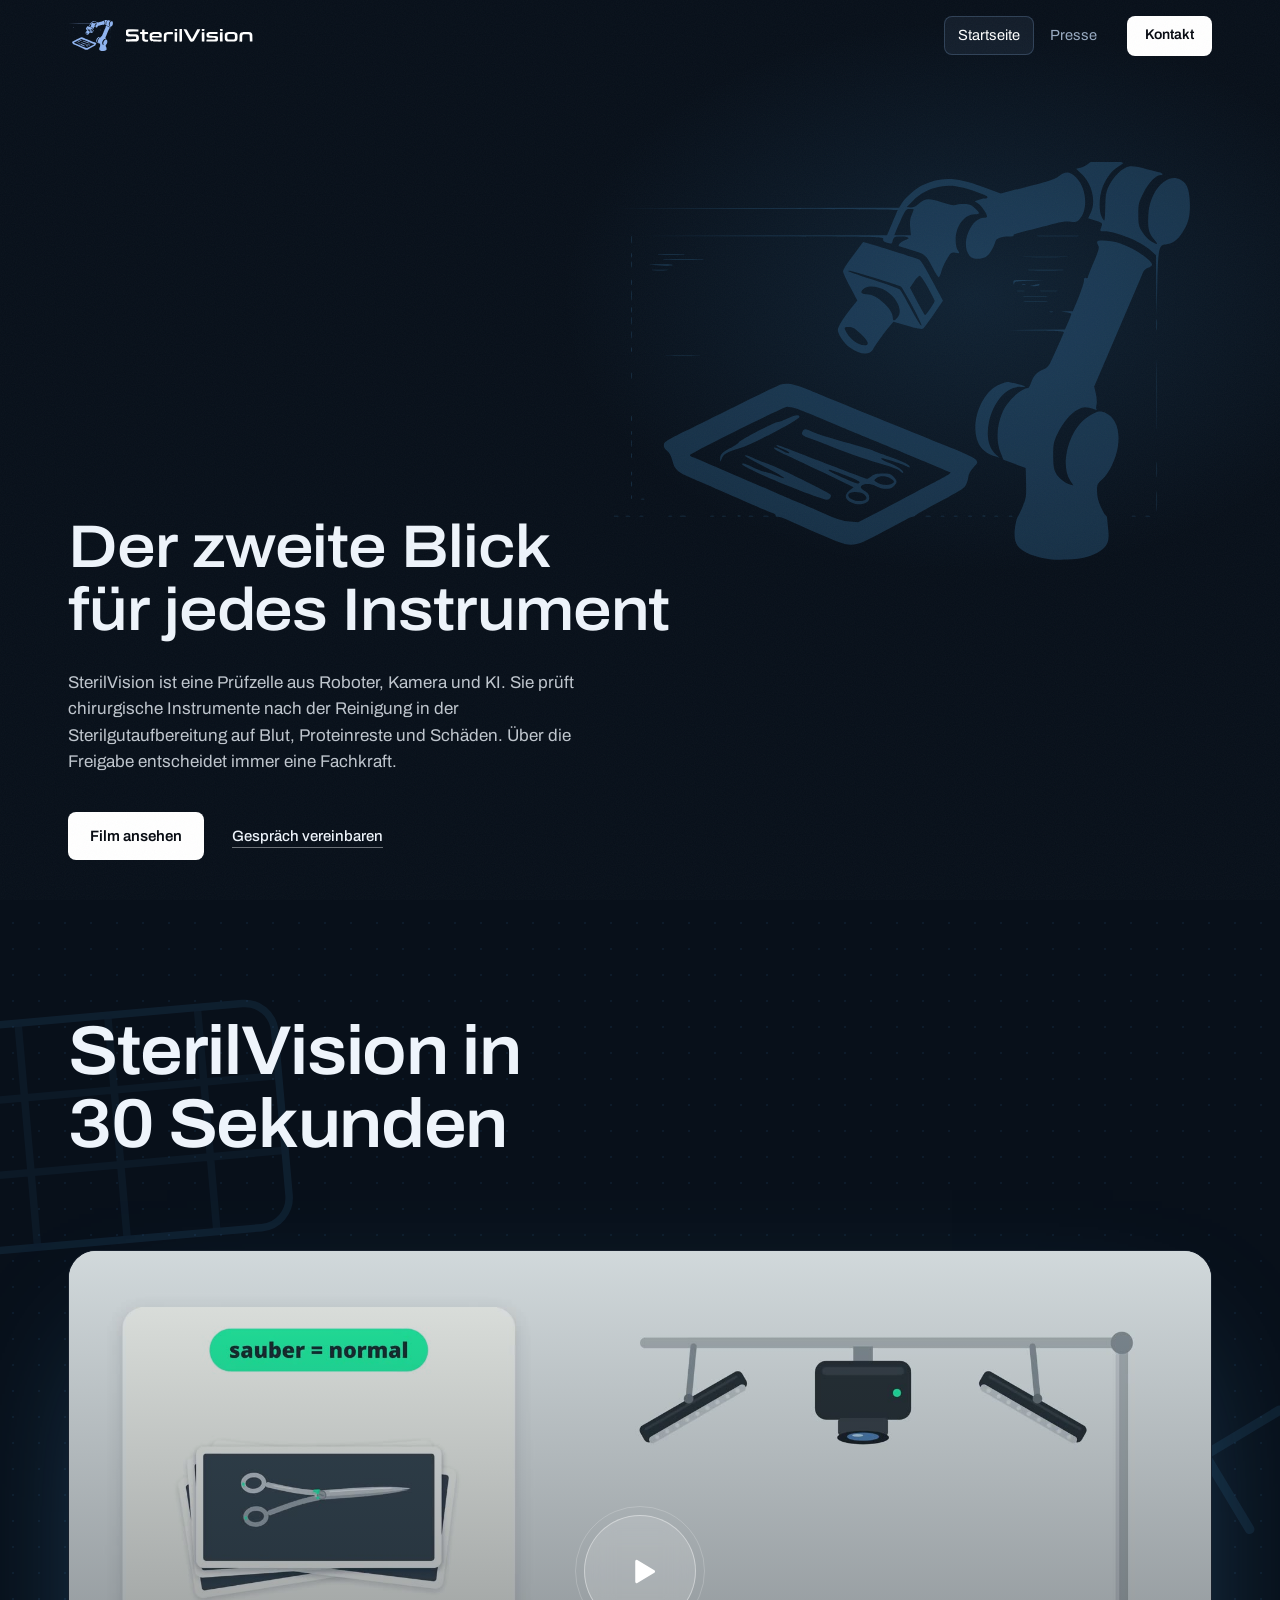
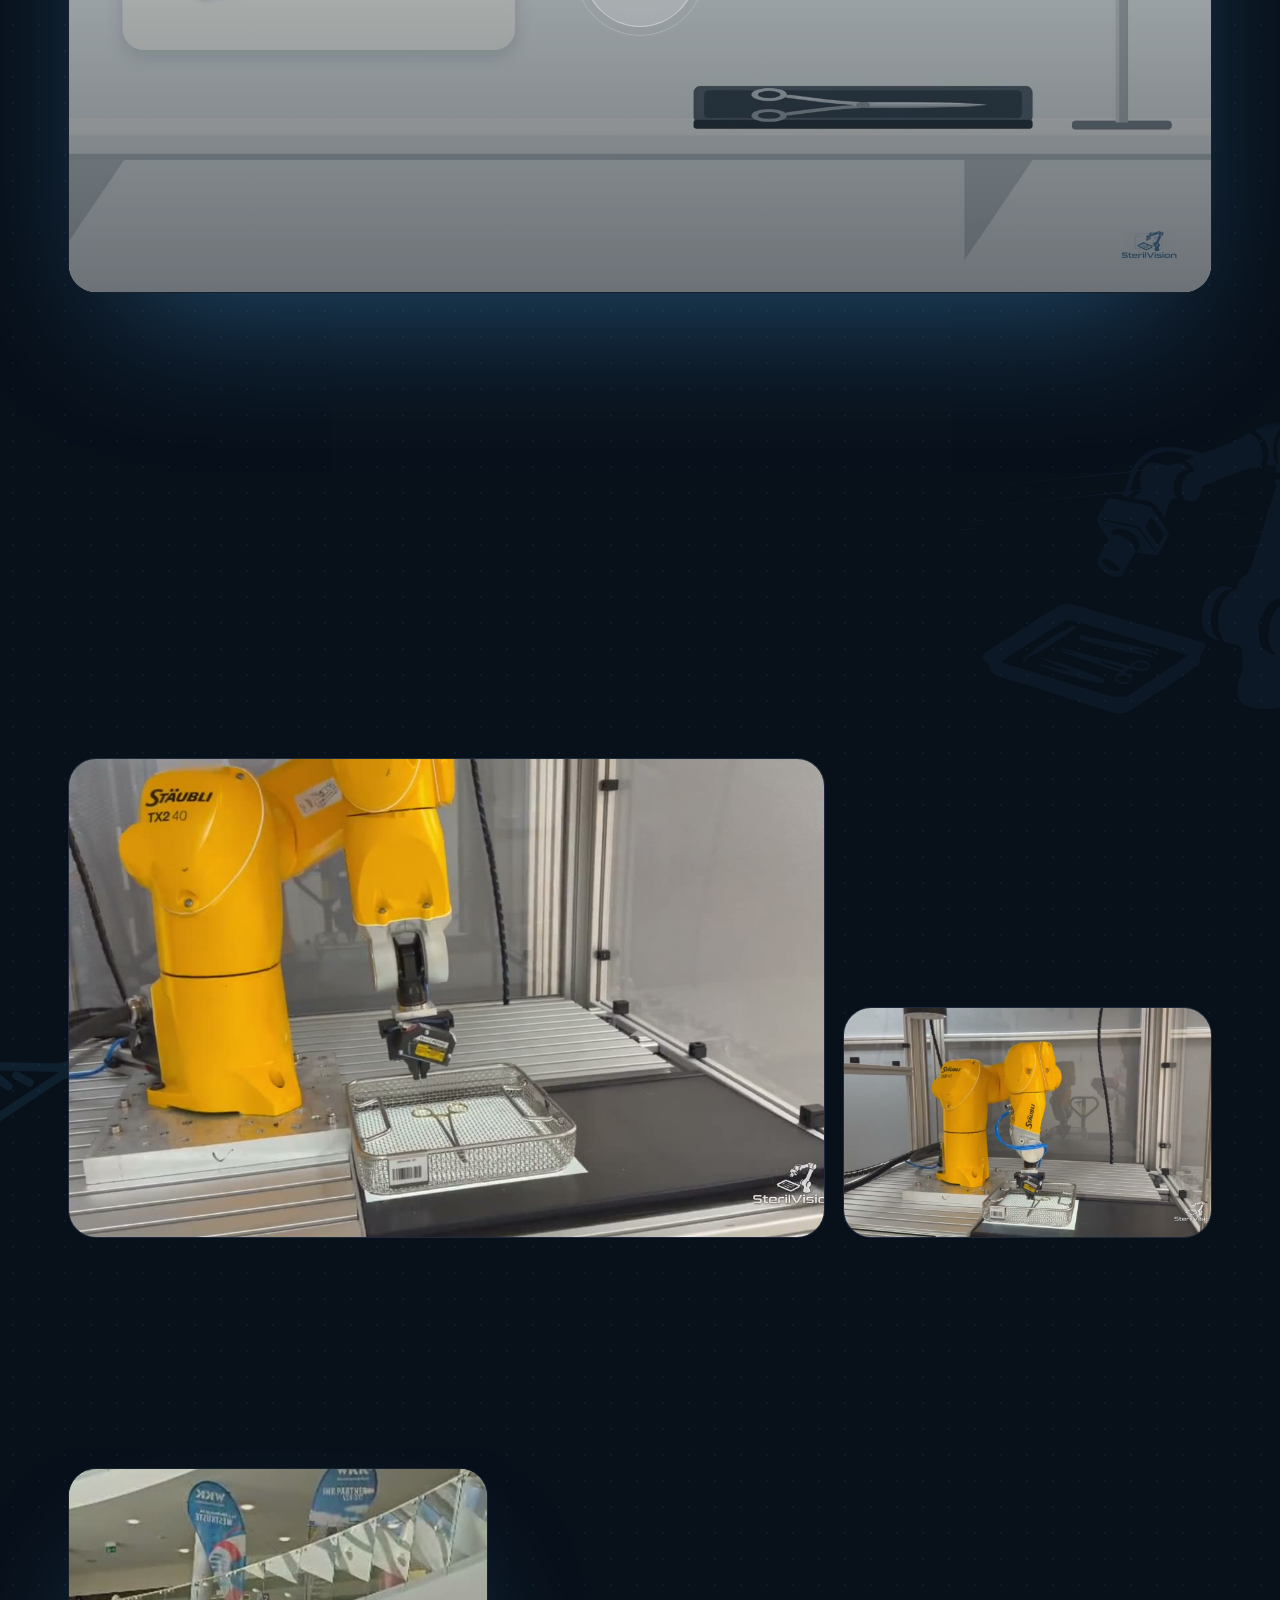
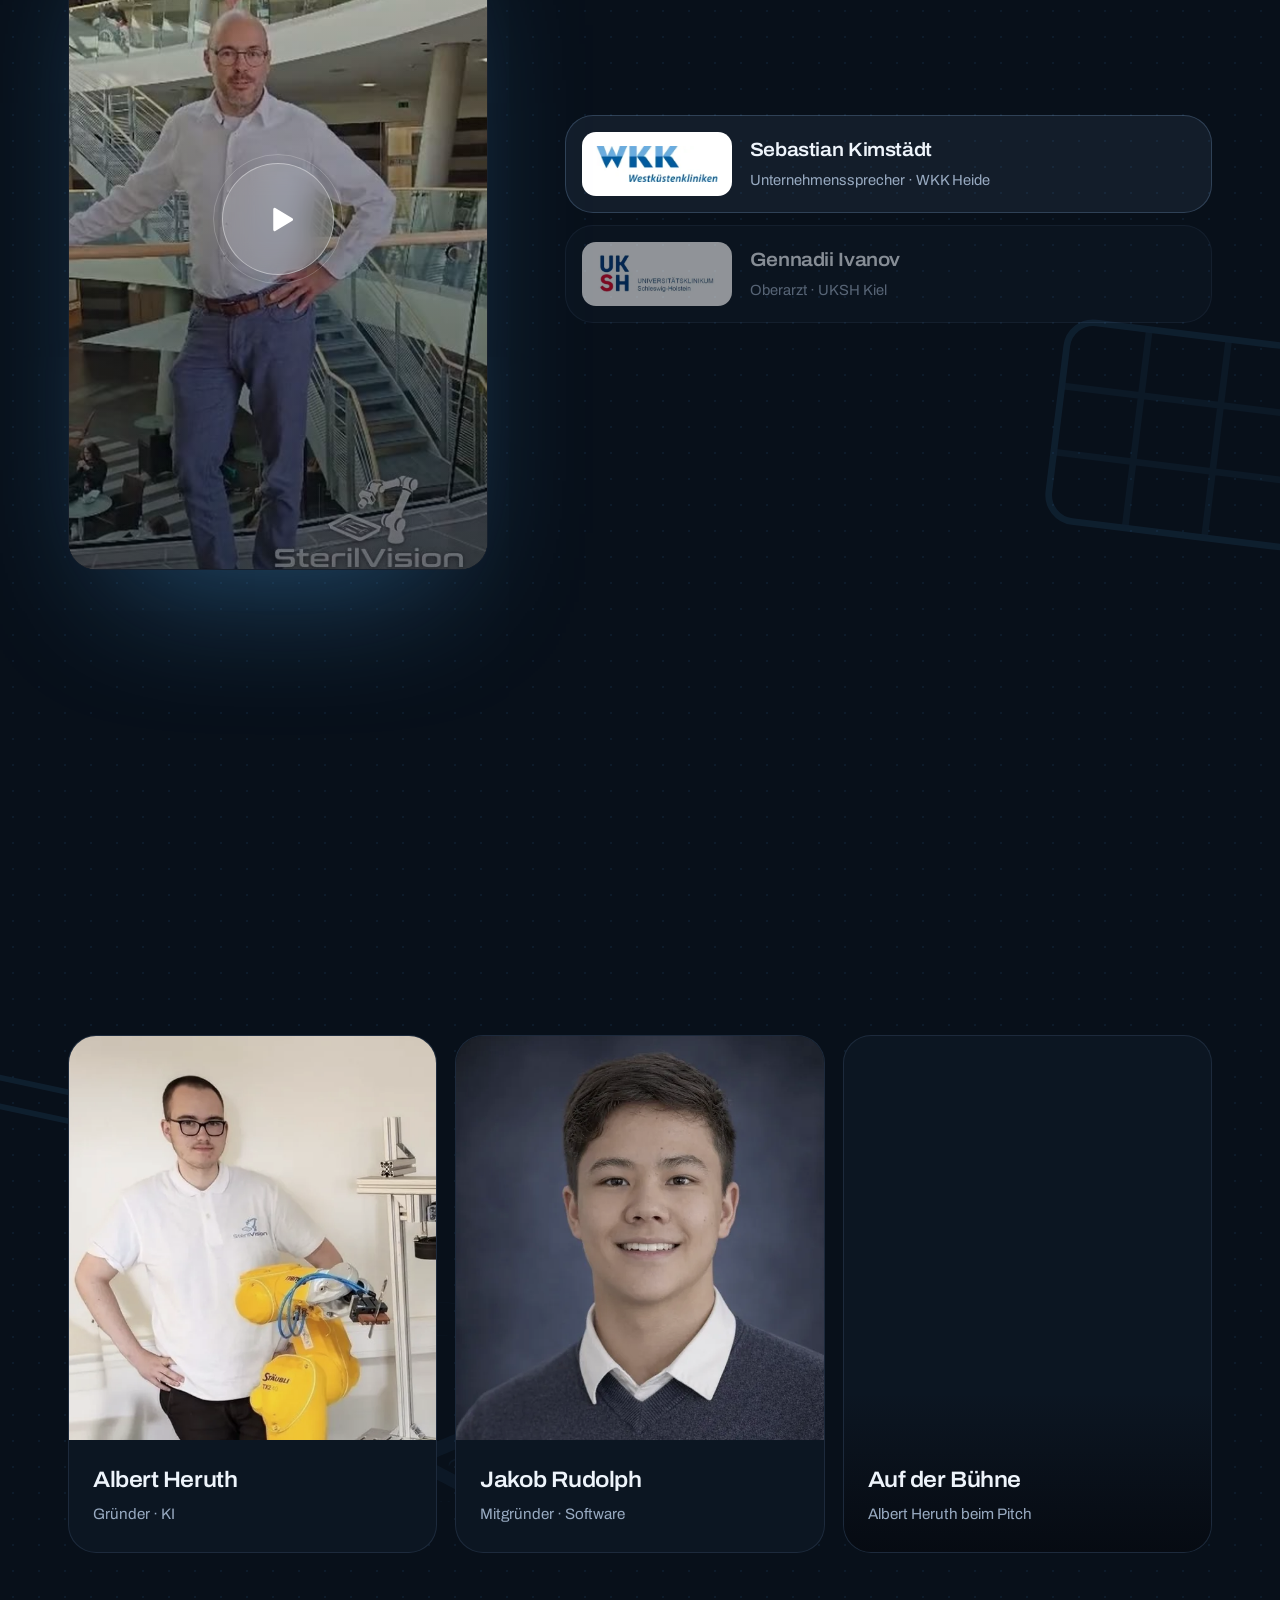
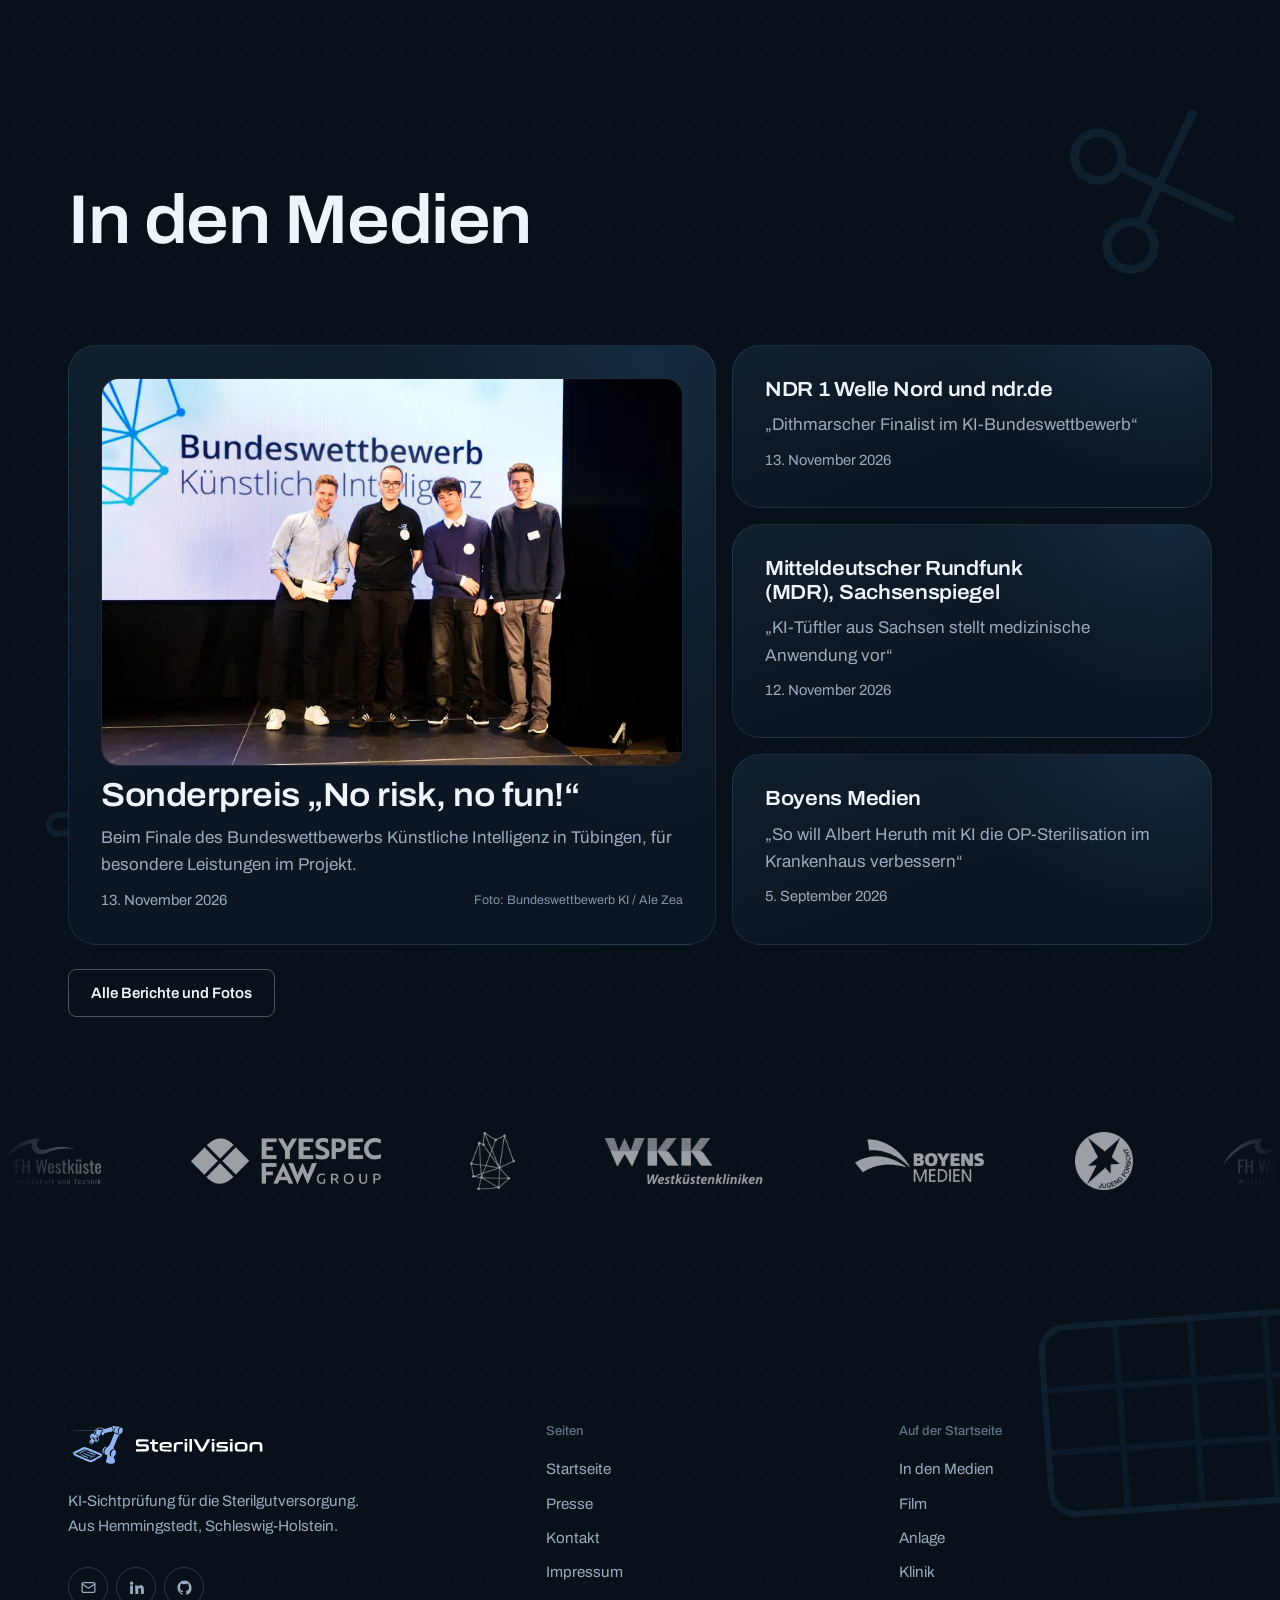
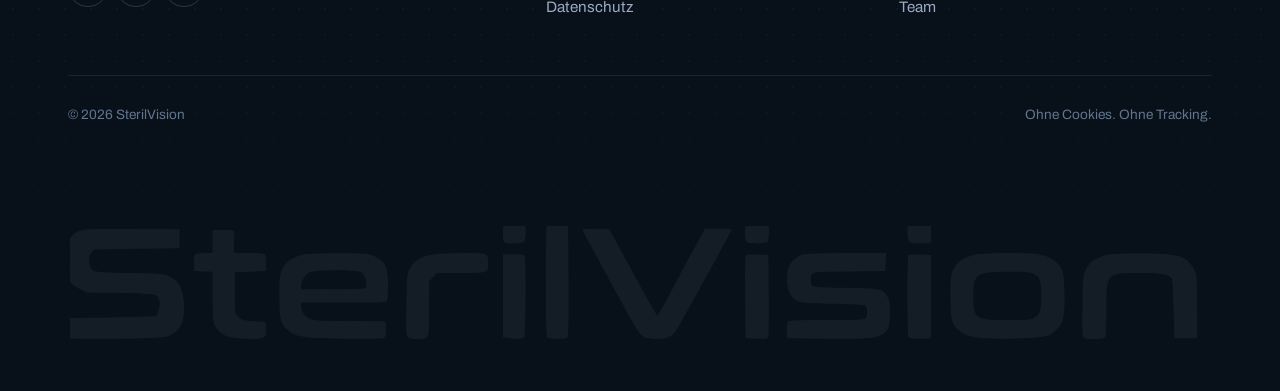
==== commit f4276878: "Startseite: Faktenzeile im Hero und Abschnitt "Zweimal im Finale" entfernt Footer-Links auf den Absc" ====
--- a/index.html
+++ b/index.html
@@ -95,44 +95,6 @@
             <a class="btn btn-primary" href="#film">Film ansehen</a>
             <a class="hero-link" href="kontakt.html">Gespräch vereinbaren</a>
           </div>
-          <span class="hero-rule" aria-hidden="true"></span>
-          <dl class="hero-facts" data-hero>
-            <div><dt>Stand</dt><dd>Forschungsprototyp, aufgebaut in Hemmingstedt, Schleswig-Holstein. Kein Medizinprodukt.</dd></div>
-            <div><dt>Team</dt><dd>Albert Heruth und Jakob Rudolph</dd></div>
-            <div><dt>Schutzrecht</dt><dd>Gebrauchsmuster DE&nbsp;20&nbsp;2026&nbsp;001&nbsp;663, eingetragen, nicht auf Neuheit geprüft</dd></div>
-          </dl>
-        </div>
-      </div>
-    </section>
-
-    <!-- ═══ FINALE ═══ -->
-    <section class="section finale" id="finale">
-      <div class="wrap">
-        <div class="head">
-          <h2 data-reveal>Zweimal im Finale</h2>
-        </div>
-        <div class="finale-grid">
-          <a class="finale-card" href="presse.html#bwki" data-reveal>
-            <div class="top">
-              <img decoding="async" src="assets/logos/bwki.webp" alt="Bundeswettbewerb Künstliche Intelligenz" width="122" height="160" loading="lazy" />
-            </div>
-            <div class="big">Bundeswettbewerb<br />Künstliche Intelligenz</div>
-            <span class="card-more">Fotos und Berichte vom Finale <span aria-hidden="true"><svg class="ico-arr" viewBox="0 0 16 16" aria-hidden="true"><path d="M2.5 8h10M8.5 4l4 4-4 4" fill="none" stroke="currentColor" stroke-width="1.5" stroke-linecap="round" stroke-linejoin="round"/></svg></span></span>
-            <div class="meta"><span class="chip">13.11.2026</span><span class="chip">Tübingen</span><span class="chip">Sonderpreis „No risk, no fun!“</span></div>
-          </a>
-          <a class="finale-card" href="https://www.fh-westkueste.de/" target="_blank" rel="noopener" data-reveal style="--d:.1s">
-            <div class="top">
-              <img decoding="async" src="assets/logos/fh-westkueste.webp" alt="FH Westküste" width="352" height="160" loading="lazy" />
-            </div>
-            <div class="big">Gründungswelle<br />der FH Westküste</div>
-            <div class="meta"><span class="chip">2026</span><span class="chip">FH Westküste</span></div>
-          </a>
-        </div>
-        <div class="stations" data-reveal>
-          <a class="chip link" href="https://www.medica.de/" target="_blank" rel="noopener">MEDICA Startup Competition <svg class="ico-arr" viewBox="0 0 16 16" aria-hidden="true"><path d="M4.5 11.5l7-7M6 4.5h5.5V10" fill="none" stroke="currentColor" stroke-width="1.5" stroke-linecap="round" stroke-linejoin="round"/></svg></a>
-          <a class="chip link" href="https://www.jugend-forscht.de/" target="_blank" rel="noopener">Jugend forscht <svg class="ico-arr" viewBox="0 0 16 16" aria-hidden="true"><path d="M4.5 11.5l7-7M6 4.5h5.5V10" fill="none" stroke="currentColor" stroke-width="1.5" stroke-linecap="round" stroke-linejoin="round"/></svg></a>
-          <a class="chip link" href="https://www.jugend-gruendet.de/" target="_blank" rel="noopener">Jugend gründet <svg class="ico-arr" viewBox="0 0 16 16" aria-hidden="true"><path d="M4.5 11.5l7-7M6 4.5h5.5V10" fill="none" stroke="currentColor" stroke-width="1.5" stroke-linecap="round" stroke-linejoin="round"/></svg></a>
-          <a class="chip link" href="https://www.startupteens.de/" target="_blank" rel="noopener">Startup Teens <svg class="ico-arr" viewBox="0 0 16 16" aria-hidden="true"><path d="M4.5 11.5l7-7M6 4.5h5.5V10" fill="none" stroke="currentColor" stroke-width="1.5" stroke-linecap="round" stroke-linejoin="round"/></svg></a>
         </div>
       </div>
     </section>
@@ -326,7 +288,6 @@
         </div>
         <div class="footer-col">
           <span class="mono">Auf der Startseite</span>
-          <a href="#finale">Finale</a>
           <a href="#medien">In den Medien</a>
           <a href="#film">Film</a>
           <a href="#anlage">Anlage</a>
--- a/styles.css
+++ b/styles.css
@@ -207,17 +207,9 @@
   transition: text-decoration-color 0.25s;
 }
 .hero-link:hover { text-decoration-color: #fff; }
-.hero-rule { display: block; height: 1px; margin-top: clamp(40px, 6.5vh, 64px); background: rgba(255, 255, 255, 0.14); transform-origin: left center; }
-.hero-facts { display: grid; grid-template-columns: 1.2fr 1fr 1.5fr; gap: 0 48px; padding-top: 18px; }
-.hero-facts dt { font-size: 0.8125rem; font-weight: 500; line-height: 1.4; color: rgba(238, 244, 251, 0.62); }
-.hero-facts dd { margin-top: 4px; font-size: 0.9375rem; line-height: 1.45; color: rgba(238, 244, 251, 0.9); font-variant-numeric: tabular-nums; text-wrap: pretty; }
-
-@media (min-width: 861px) and (max-width: 1100px) {
-  .hero-facts { grid-template-columns: 1.5fr 0.9fr 1.4fr; gap: 0 32px; }
-}
+
 @media (min-width: 861px) and (max-height: 760px) {
   .hero h1 { font-size: clamp(2.4rem, 4vw, 3.6rem); }
-  .hero-rule { margin-top: 32px; }
 }
 
 /* ── Finale ──────────────────────────────────────────────── */
@@ -534,10 +526,6 @@
   .hero h1 { font-size: clamp(1.75rem, 8.4vw, 3.4rem); font-stretch: 108%; line-height: 1.08; }
   .hero .lead { margin-top: 20px; font-size: 1rem; }
   .hero-actions { margin-top: 28px; }
-  .hero-rule { margin-top: 40px; }
-  .hero-facts { grid-template-columns: 1fr; padding-top: 0; }
-  .hero-facts > div { padding: 14px 0; border-bottom: 1px solid rgba(255, 255, 255, 0.1); }
-  .hero-facts > div:last-child { border-bottom: 0; }
   .hero-fallback { width: 80vw; right: 10vw; top: 16%; }
   .finale-grid { grid-template-columns: 1fr; }
   .finale-card { min-height: 0; }
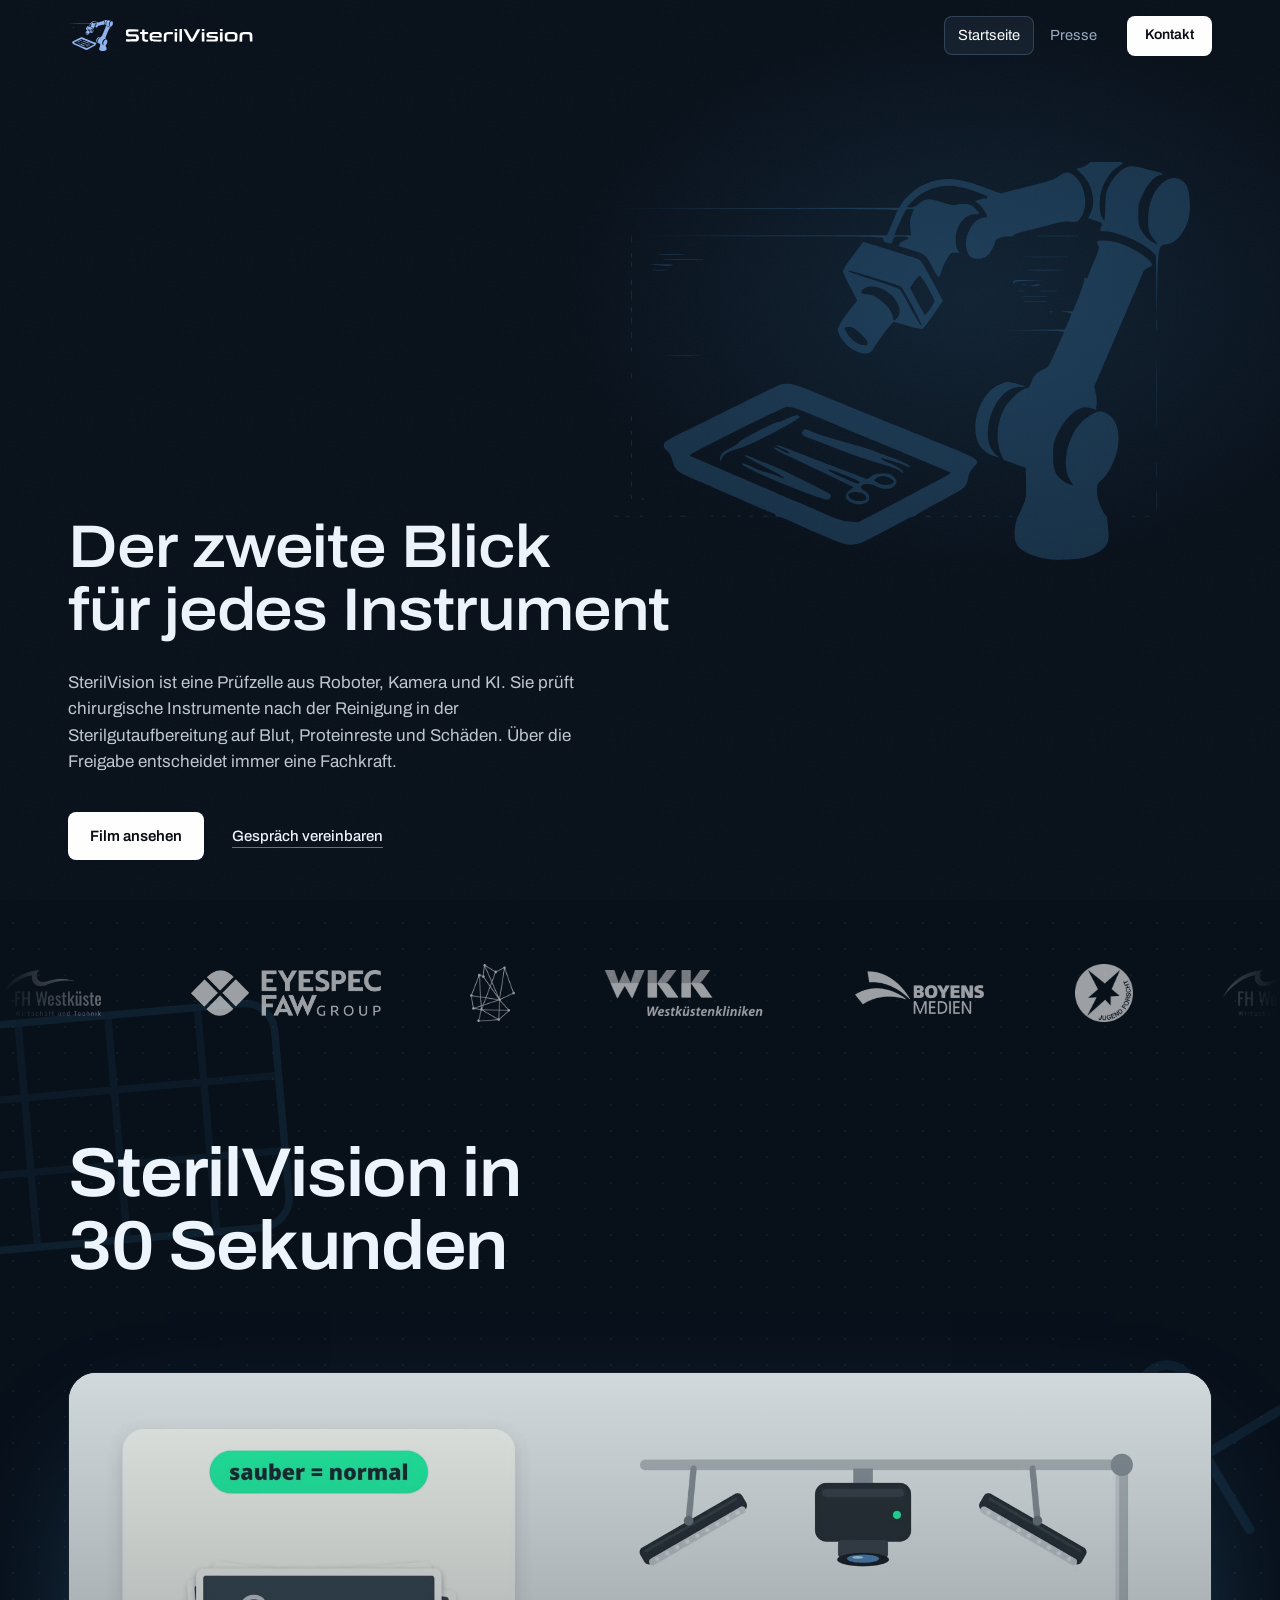
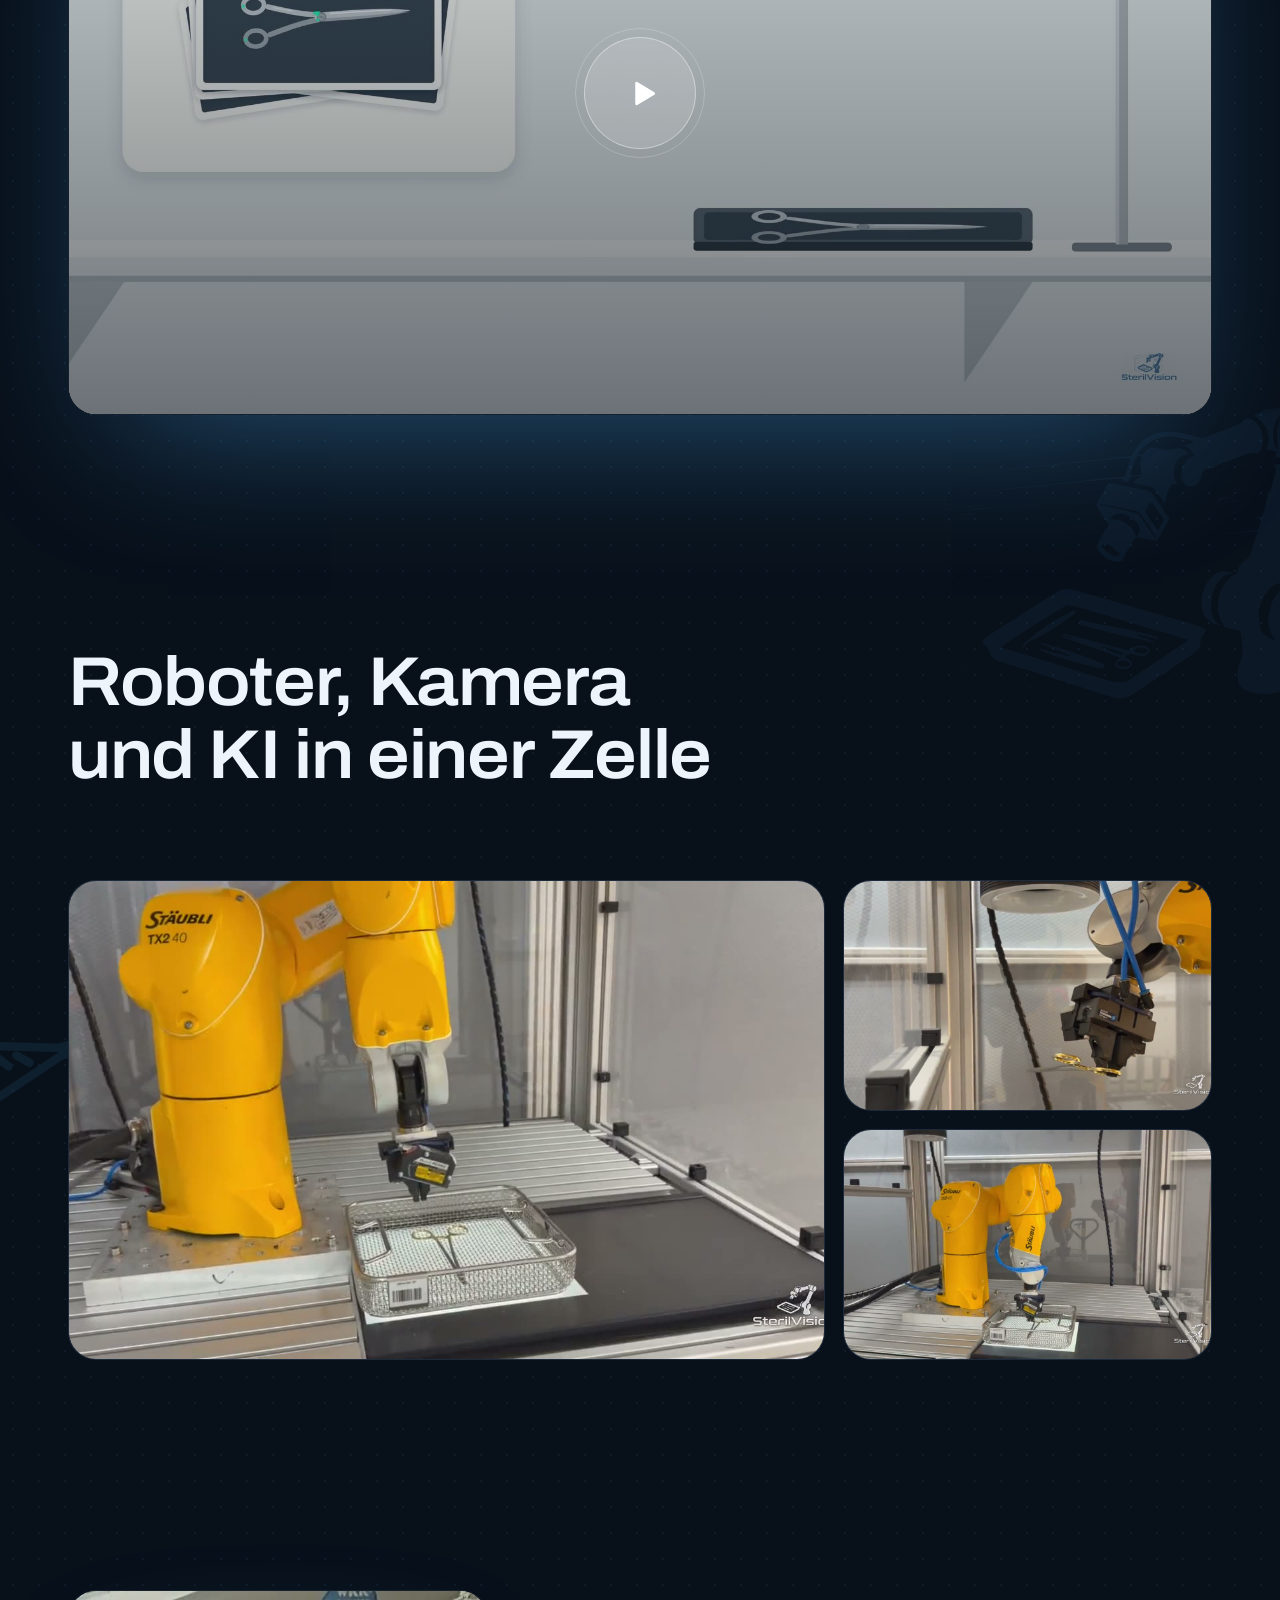
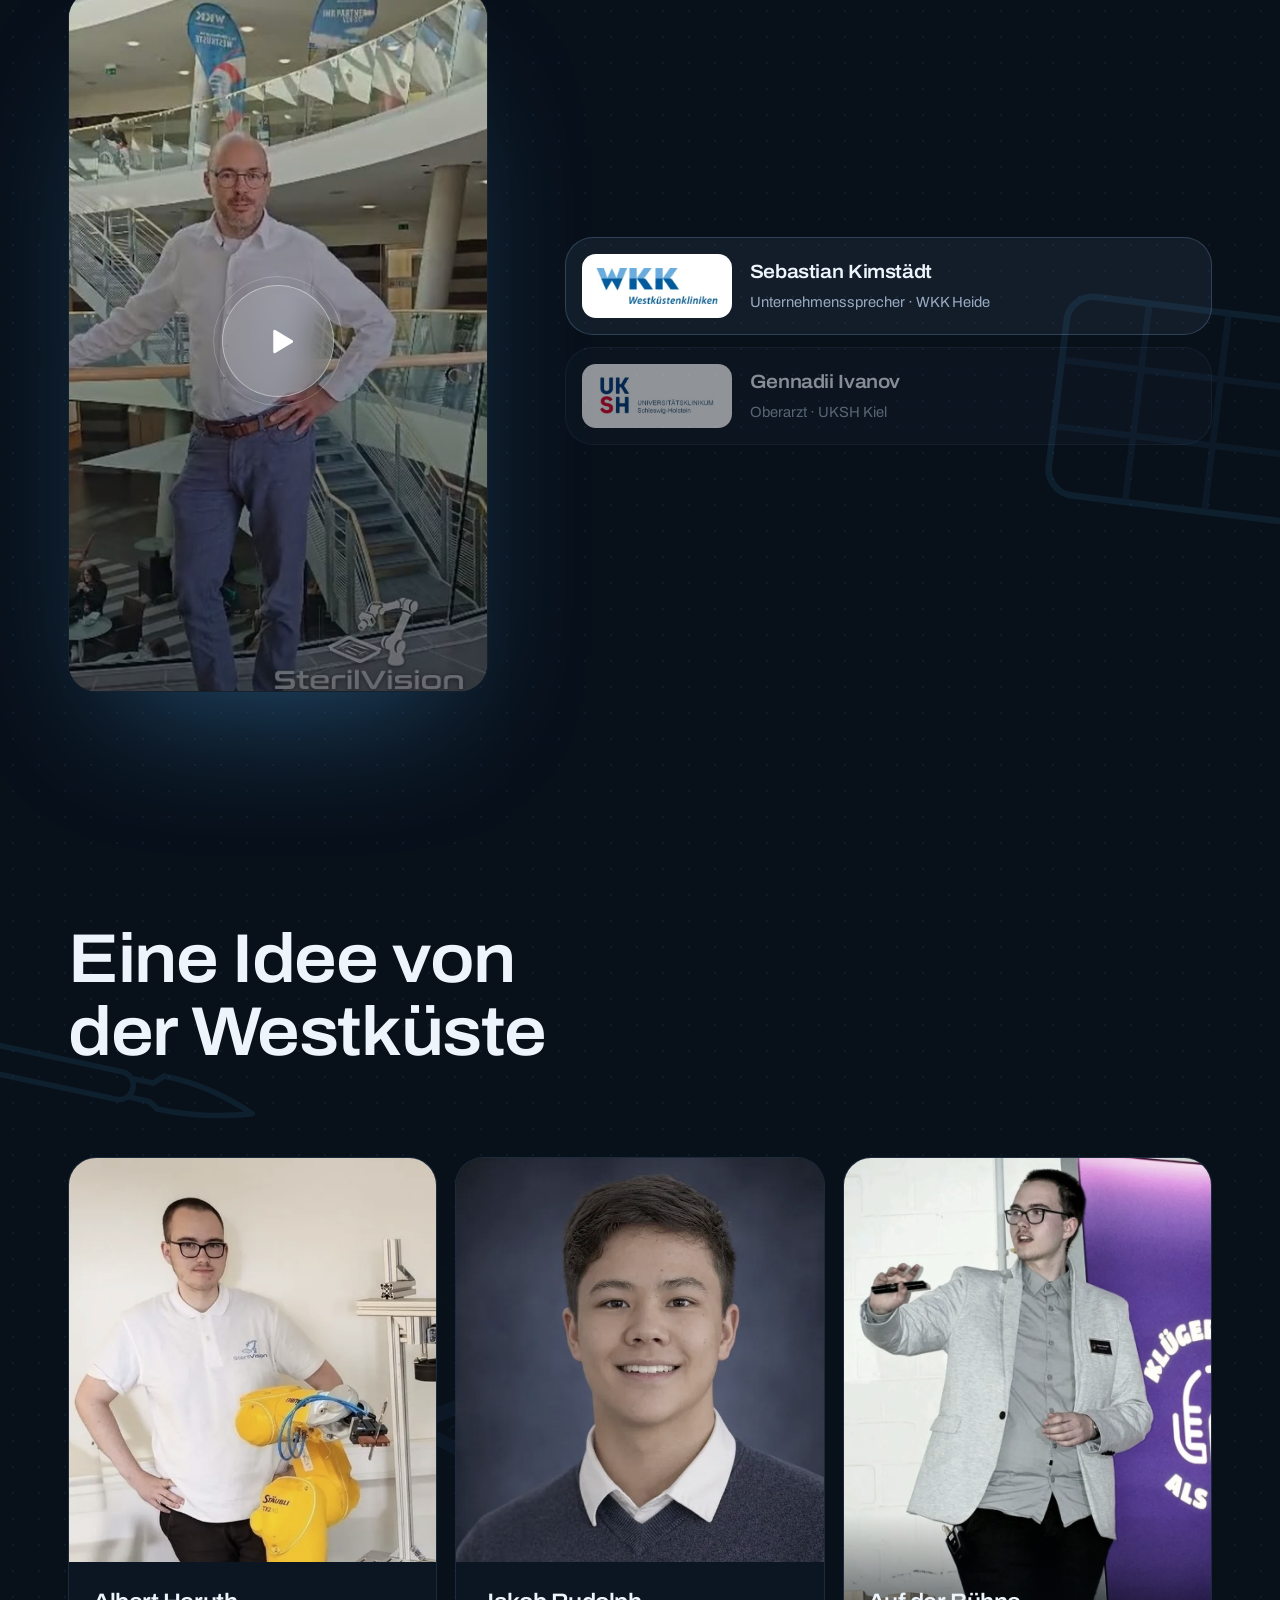
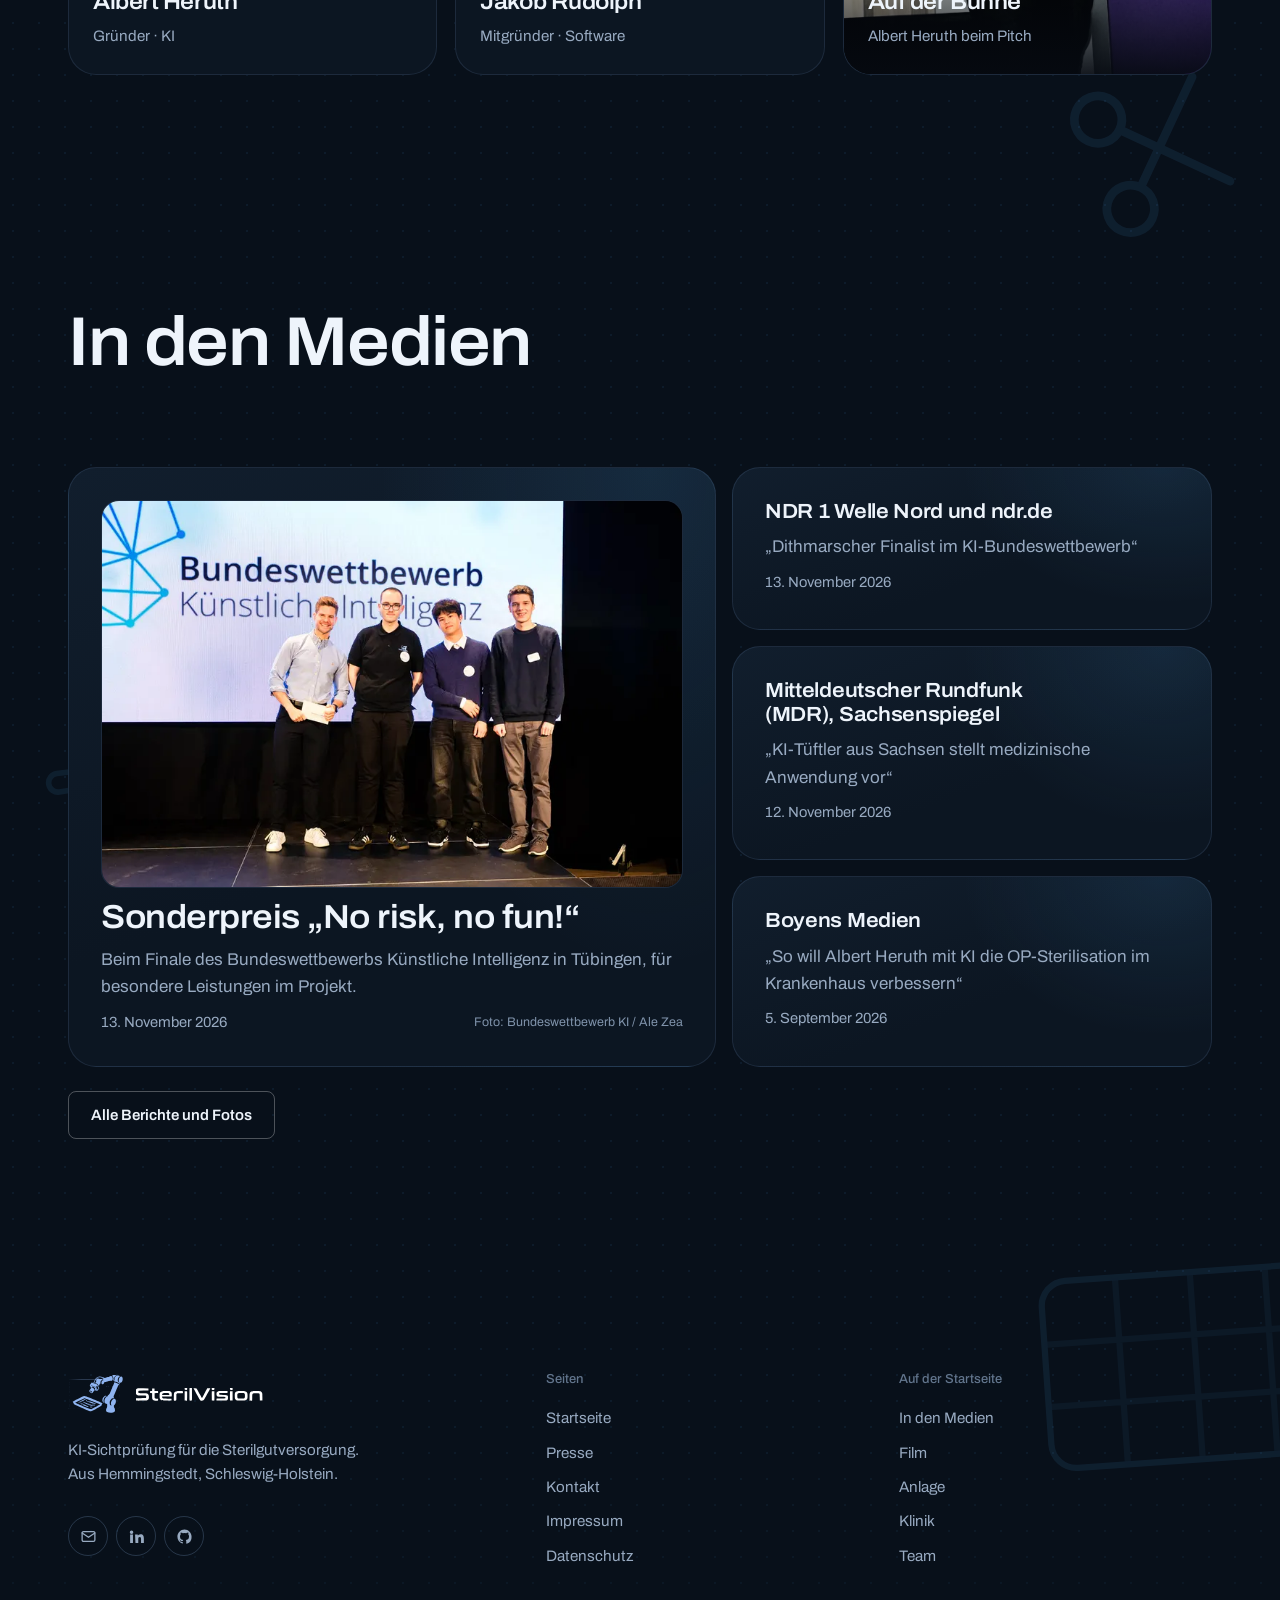
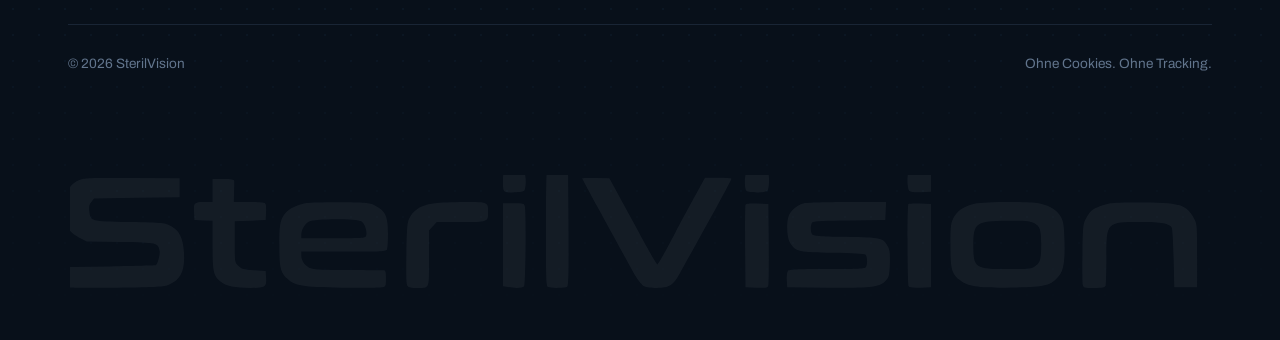
==== commit cfeb32e0: "Startseite: Logo-Band direkt unter den Hero verschoben Co-Authored-By: Claude Fable 5.2 <noreply@ant" ====
--- a/index.html
+++ b/index.html
@@ -99,6 +99,30 @@
       </div>
     </section>
 
+    <!-- ═══ NETZWERK ═══ -->
+    <section class="section" id="netzwerk" style="padding: clamp(40px, 5vw, 64px) 0 0">
+      <div class="marquee" data-reveal>
+        <div class="marquee-track">
+          <div class="marquee-group">
+            <a href="https://www.fh-westkueste.de/" target="_blank" rel="noopener"><img decoding="async" src="assets/logos/fh-westkueste.webp" alt="FH Westküste" loading="lazy" /></a>
+            <a href="https://eyespec-faw-group.de/" target="_blank" rel="noopener"><img decoding="async" src="assets/logos/eyespec.webp" alt="EyeSpec FAW Group" loading="lazy" /></a>
+            <a href="https://www.bw-ki.de/" target="_blank" rel="noopener"><img decoding="async" src="assets/logos/bwki.webp" alt="Bundeswettbewerb KI" class="sq" loading="lazy" /></a>
+            <a href="https://www.westkuestenklinikum.de/" target="_blank" rel="noopener"><img decoding="async" src="assets/logos/wkk.webp" alt="Westküstenklinikum Heide" loading="lazy" /></a>
+            <a href="https://www.boyens-medien.de/" target="_blank" rel="noopener"><img decoding="async" src="assets/logos/boyens.webp" alt="Boyens Medien" loading="lazy" /></a>
+            <a href="https://www.jugend-forscht.de/" target="_blank" rel="noopener"><img decoding="async" src="assets/logos/jugend-forscht.webp" alt="Jugend forscht" class="sq" loading="lazy" /></a>
+          </div>
+          <div class="marquee-group" aria-hidden="true">
+            <a href="https://www.fh-westkueste.de/" target="_blank" rel="noopener" tabindex="-1"><img decoding="async" src="assets/logos/fh-westkueste.webp" alt="" loading="lazy" /></a>
+            <a href="https://eyespec-faw-group.de/" target="_blank" rel="noopener" tabindex="-1"><img decoding="async" src="assets/logos/eyespec.webp" alt="" loading="lazy" /></a>
+            <a href="https://www.bw-ki.de/" target="_blank" rel="noopener" tabindex="-1"><img decoding="async" src="assets/logos/bwki.webp" alt="" class="sq" loading="lazy" /></a>
+            <a href="https://www.westkuestenklinikum.de/" target="_blank" rel="noopener" tabindex="-1"><img decoding="async" src="assets/logos/wkk.webp" alt="" loading="lazy" /></a>
+            <a href="https://www.boyens-medien.de/" target="_blank" rel="noopener" tabindex="-1"><img decoding="async" src="assets/logos/boyens.webp" alt="" loading="lazy" /></a>
+            <a href="https://www.jugend-forscht.de/" target="_blank" rel="noopener" tabindex="-1"><img decoding="async" src="assets/logos/jugend-forscht.webp" alt="" class="sq" loading="lazy" /></a>
+          </div>
+        </div>
+      </div>
+    </section>
+
     <!-- ═══ FILM ═══ -->
     <section class="section film" id="film">
       <div class="wrap">
@@ -241,30 +265,6 @@
       </div>
     </section>
 
-    <!-- ═══ NETZWERK ═══ -->
-    <section class="section" id="netzwerk" style="padding-top:0">
-      <div class="marquee" data-reveal>
-        <div class="marquee-track">
-          <div class="marquee-group">
-            <a href="https://www.fh-westkueste.de/" target="_blank" rel="noopener"><img decoding="async" src="assets/logos/fh-westkueste.webp" alt="FH Westküste" loading="lazy" /></a>
-            <a href="https://eyespec-faw-group.de/" target="_blank" rel="noopener"><img decoding="async" src="assets/logos/eyespec.webp" alt="EyeSpec FAW Group" loading="lazy" /></a>
-            <a href="https://www.bw-ki.de/" target="_blank" rel="noopener"><img decoding="async" src="assets/logos/bwki.webp" alt="Bundeswettbewerb KI" class="sq" loading="lazy" /></a>
-            <a href="https://www.westkuestenklinikum.de/" target="_blank" rel="noopener"><img decoding="async" src="assets/logos/wkk.webp" alt="Westküstenklinikum Heide" loading="lazy" /></a>
-            <a href="https://www.boyens-medien.de/" target="_blank" rel="noopener"><img decoding="async" src="assets/logos/boyens.webp" alt="Boyens Medien" loading="lazy" /></a>
-            <a href="https://www.jugend-forscht.de/" target="_blank" rel="noopener"><img decoding="async" src="assets/logos/jugend-forscht.webp" alt="Jugend forscht" class="sq" loading="lazy" /></a>
-          </div>
-          <div class="marquee-group" aria-hidden="true">
-            <a href="https://www.fh-westkueste.de/" target="_blank" rel="noopener" tabindex="-1"><img decoding="async" src="assets/logos/fh-westkueste.webp" alt="" loading="lazy" /></a>
-            <a href="https://eyespec-faw-group.de/" target="_blank" rel="noopener" tabindex="-1"><img decoding="async" src="assets/logos/eyespec.webp" alt="" loading="lazy" /></a>
-            <a href="https://www.bw-ki.de/" target="_blank" rel="noopener" tabindex="-1"><img decoding="async" src="assets/logos/bwki.webp" alt="" class="sq" loading="lazy" /></a>
-            <a href="https://www.westkuestenklinikum.de/" target="_blank" rel="noopener" tabindex="-1"><img decoding="async" src="assets/logos/wkk.webp" alt="" loading="lazy" /></a>
-            <a href="https://www.boyens-medien.de/" target="_blank" rel="noopener" tabindex="-1"><img decoding="async" src="assets/logos/boyens.webp" alt="" loading="lazy" /></a>
-            <a href="https://www.jugend-forscht.de/" target="_blank" rel="noopener" tabindex="-1"><img decoding="async" src="assets/logos/jugend-forscht.webp" alt="" class="sq" loading="lazy" /></a>
-          </div>
-        </div>
-      </div>
-    </section>
-
   </main>
 
   <footer class="site-footer">
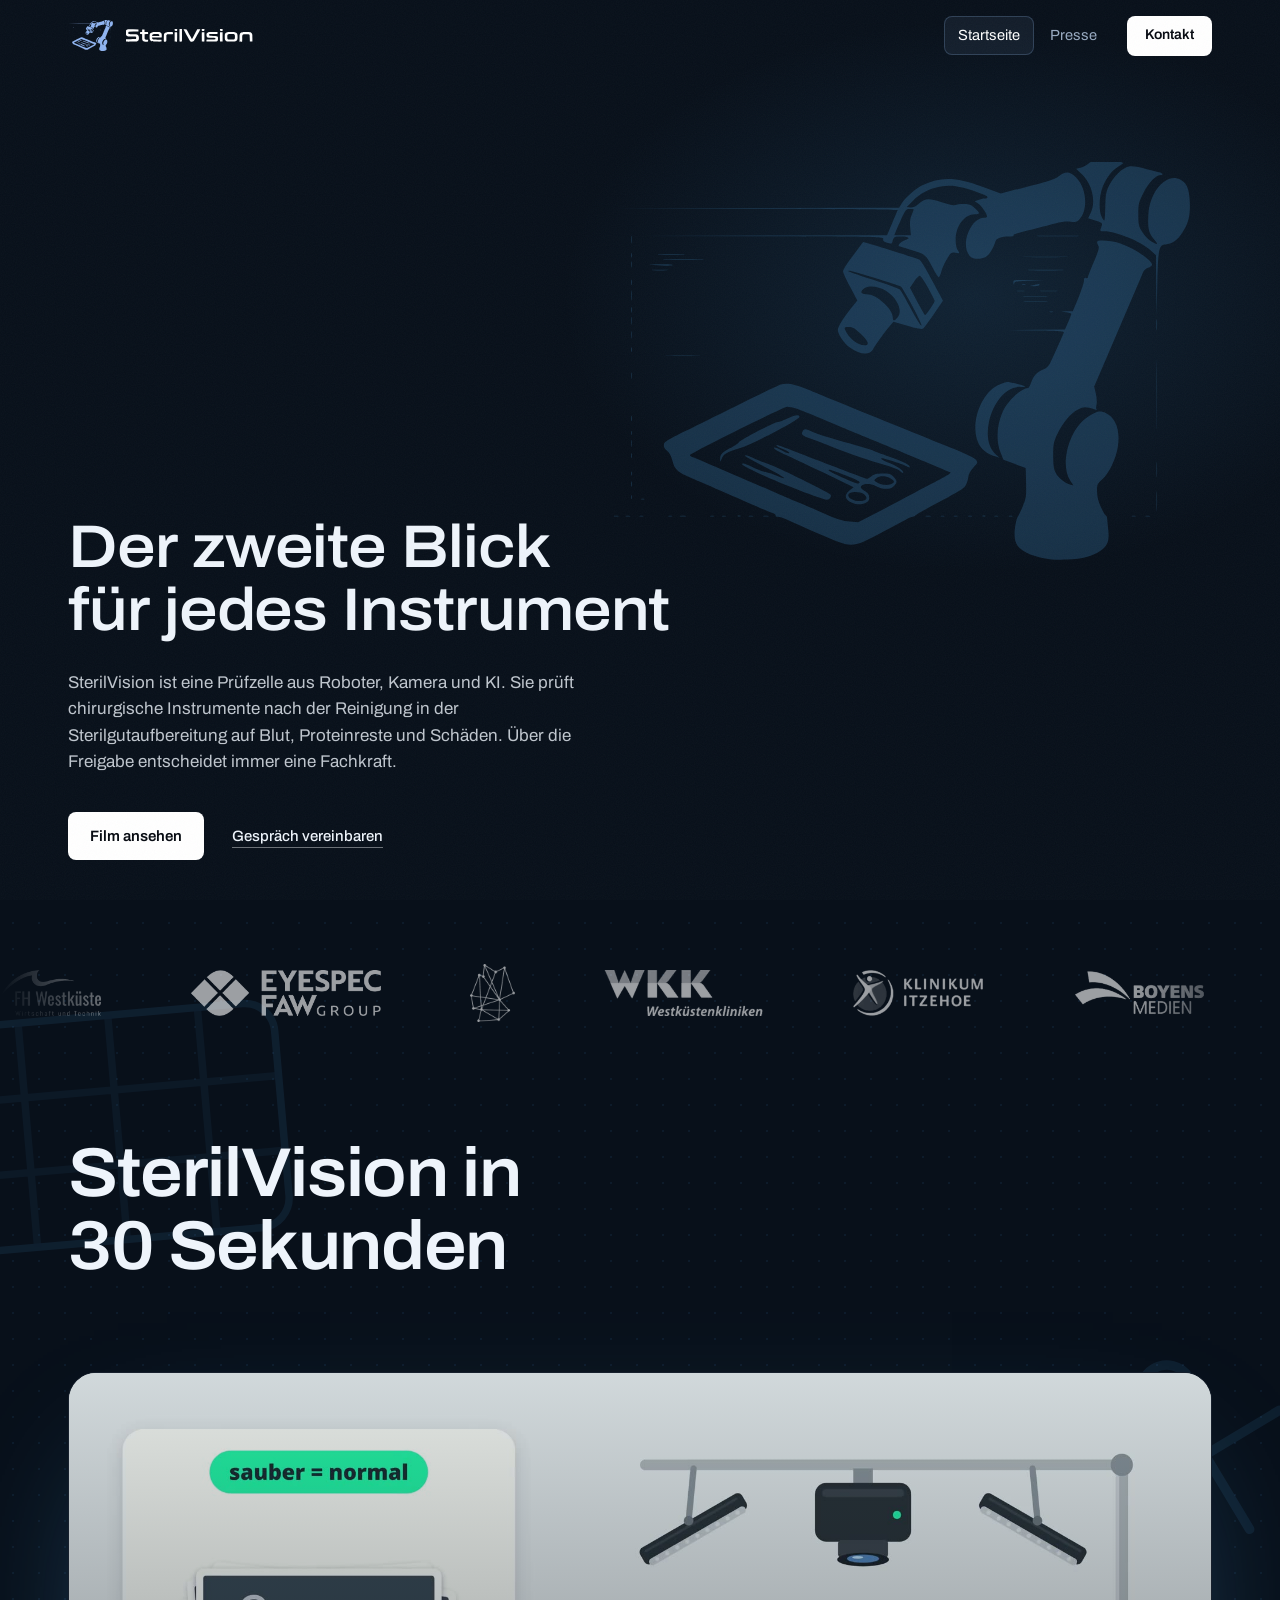
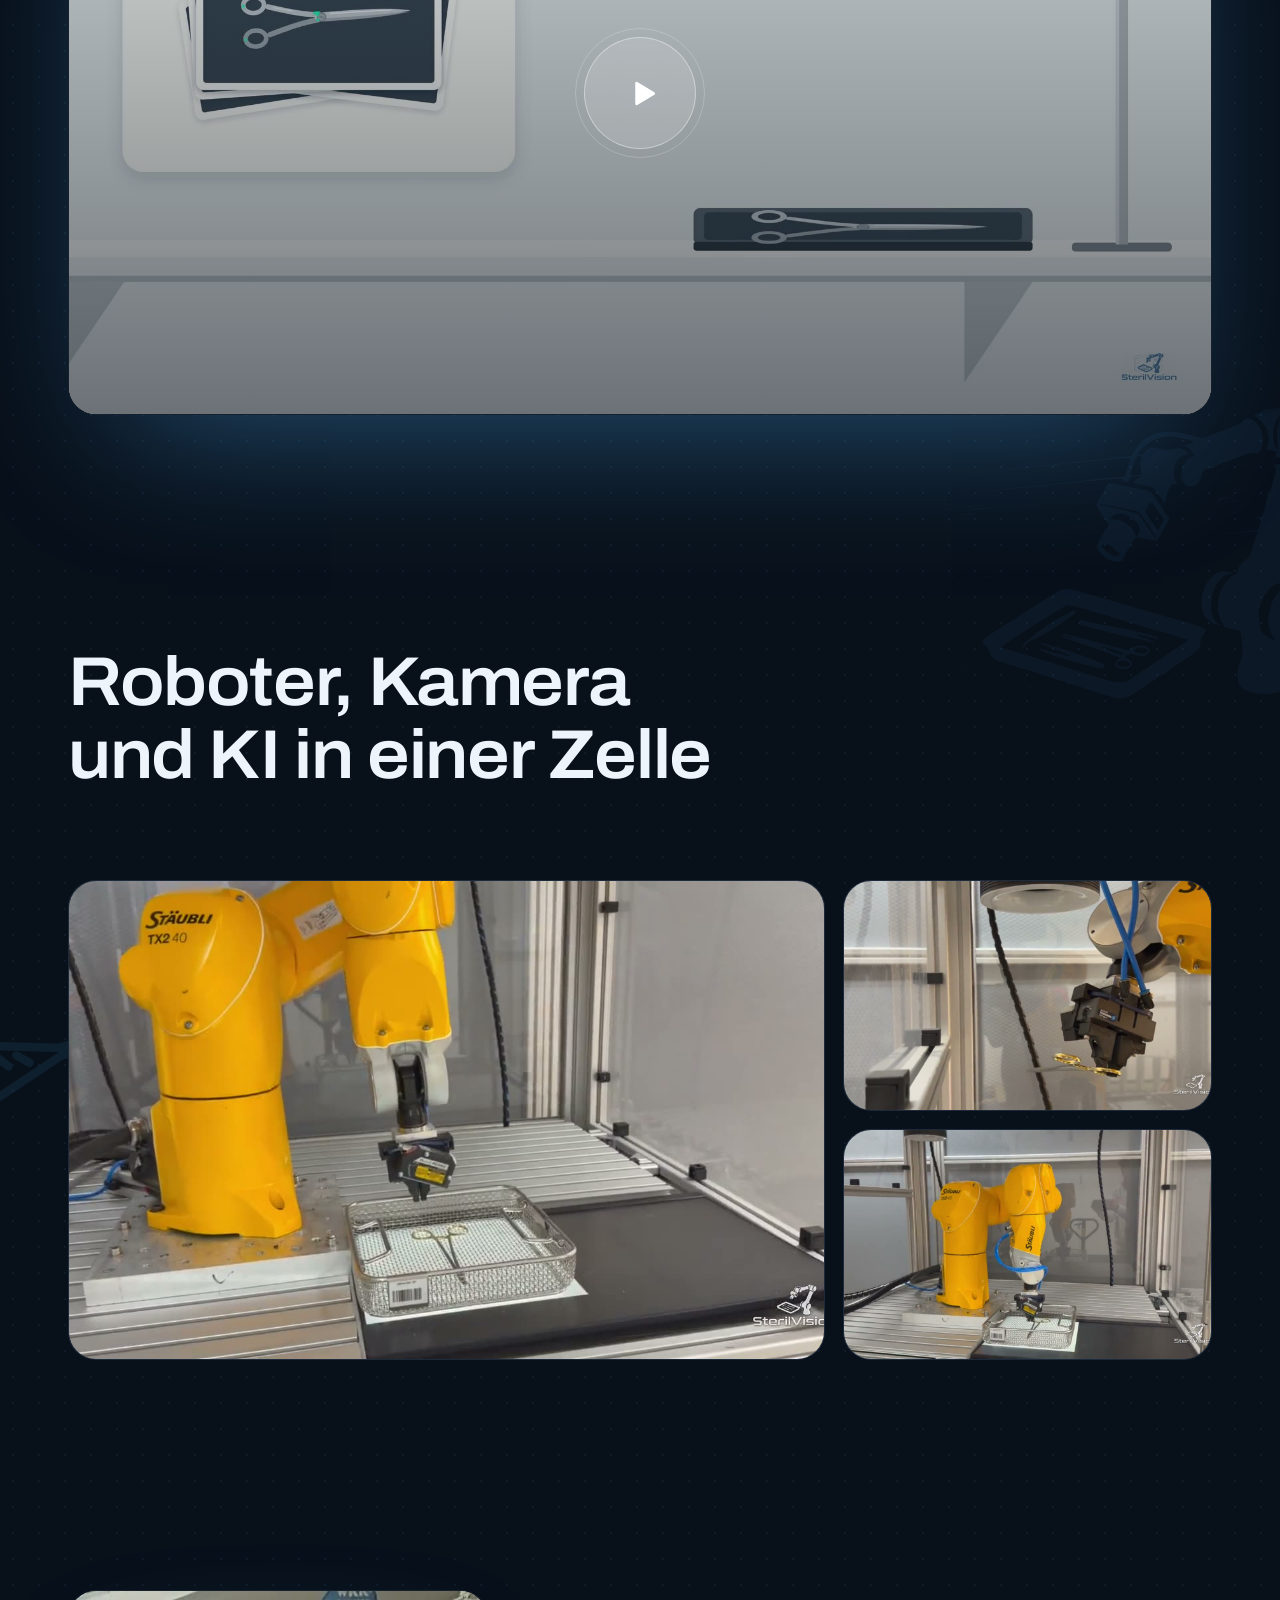
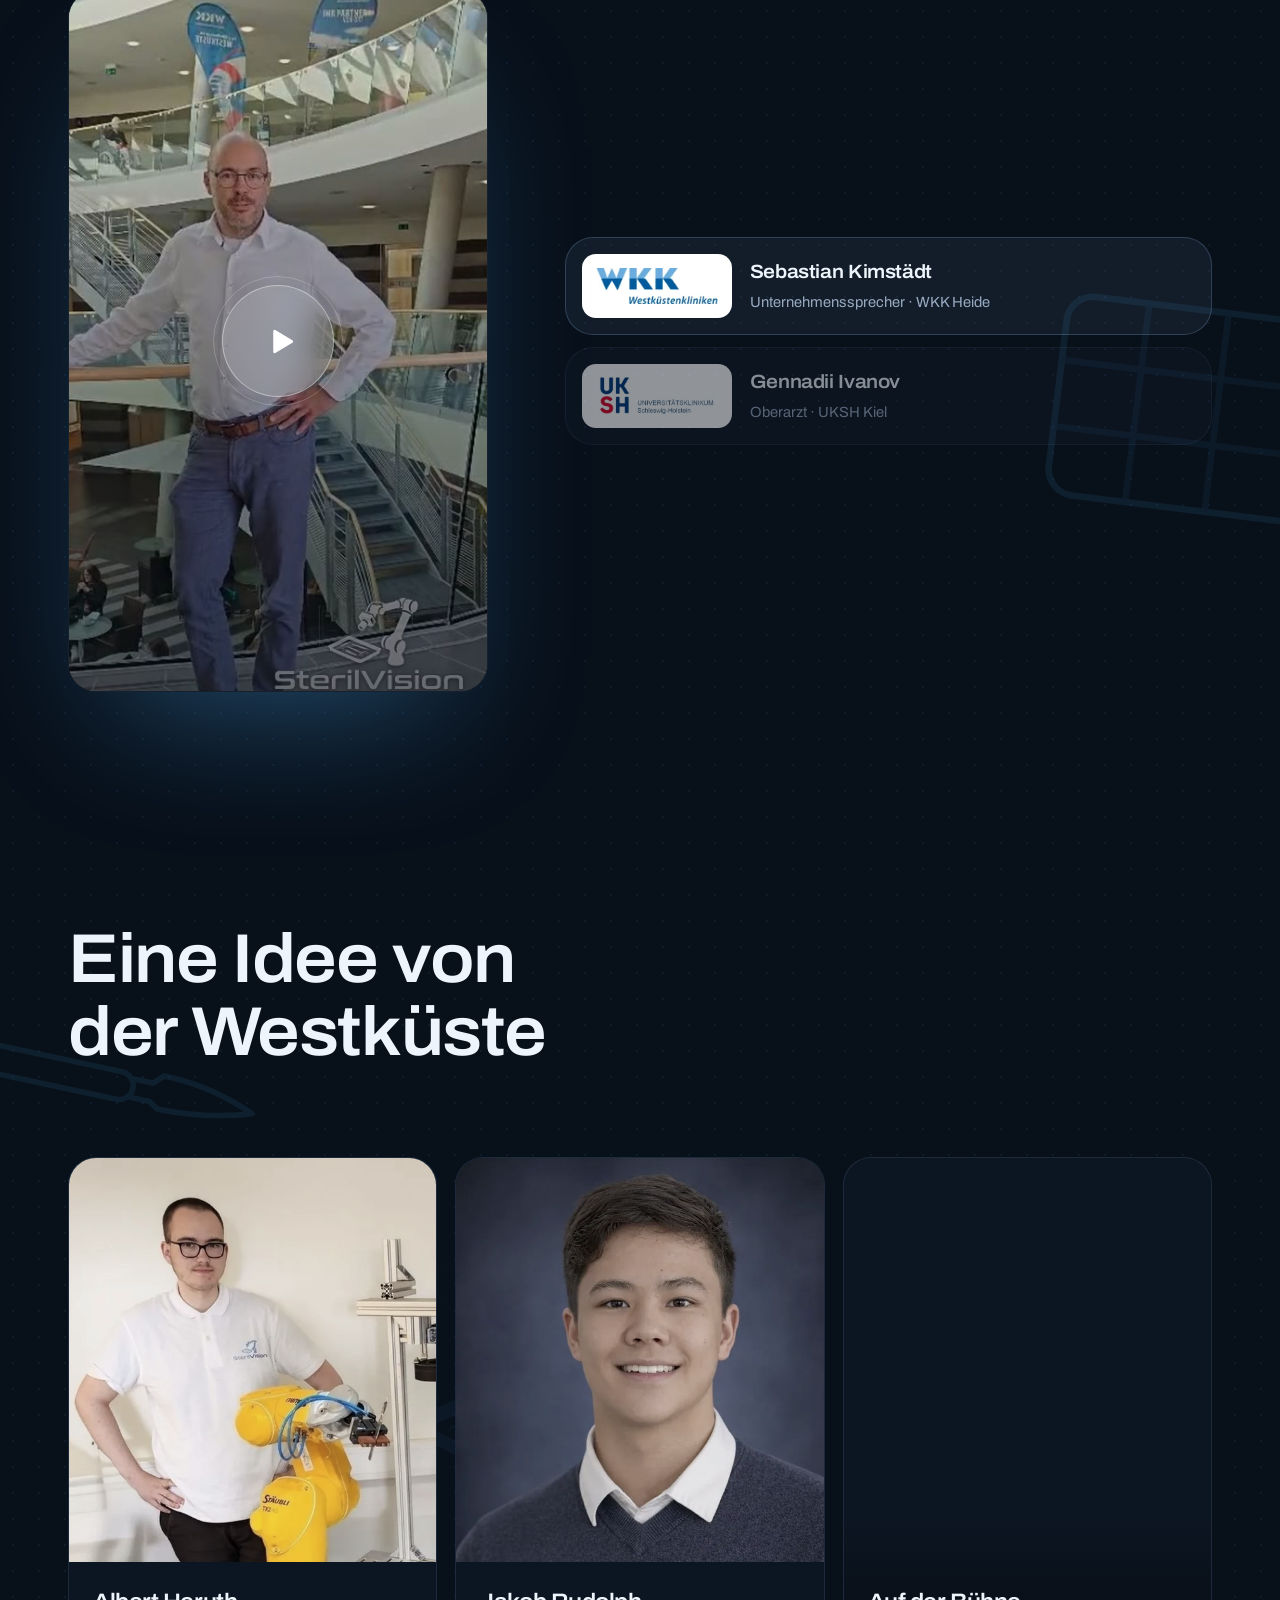
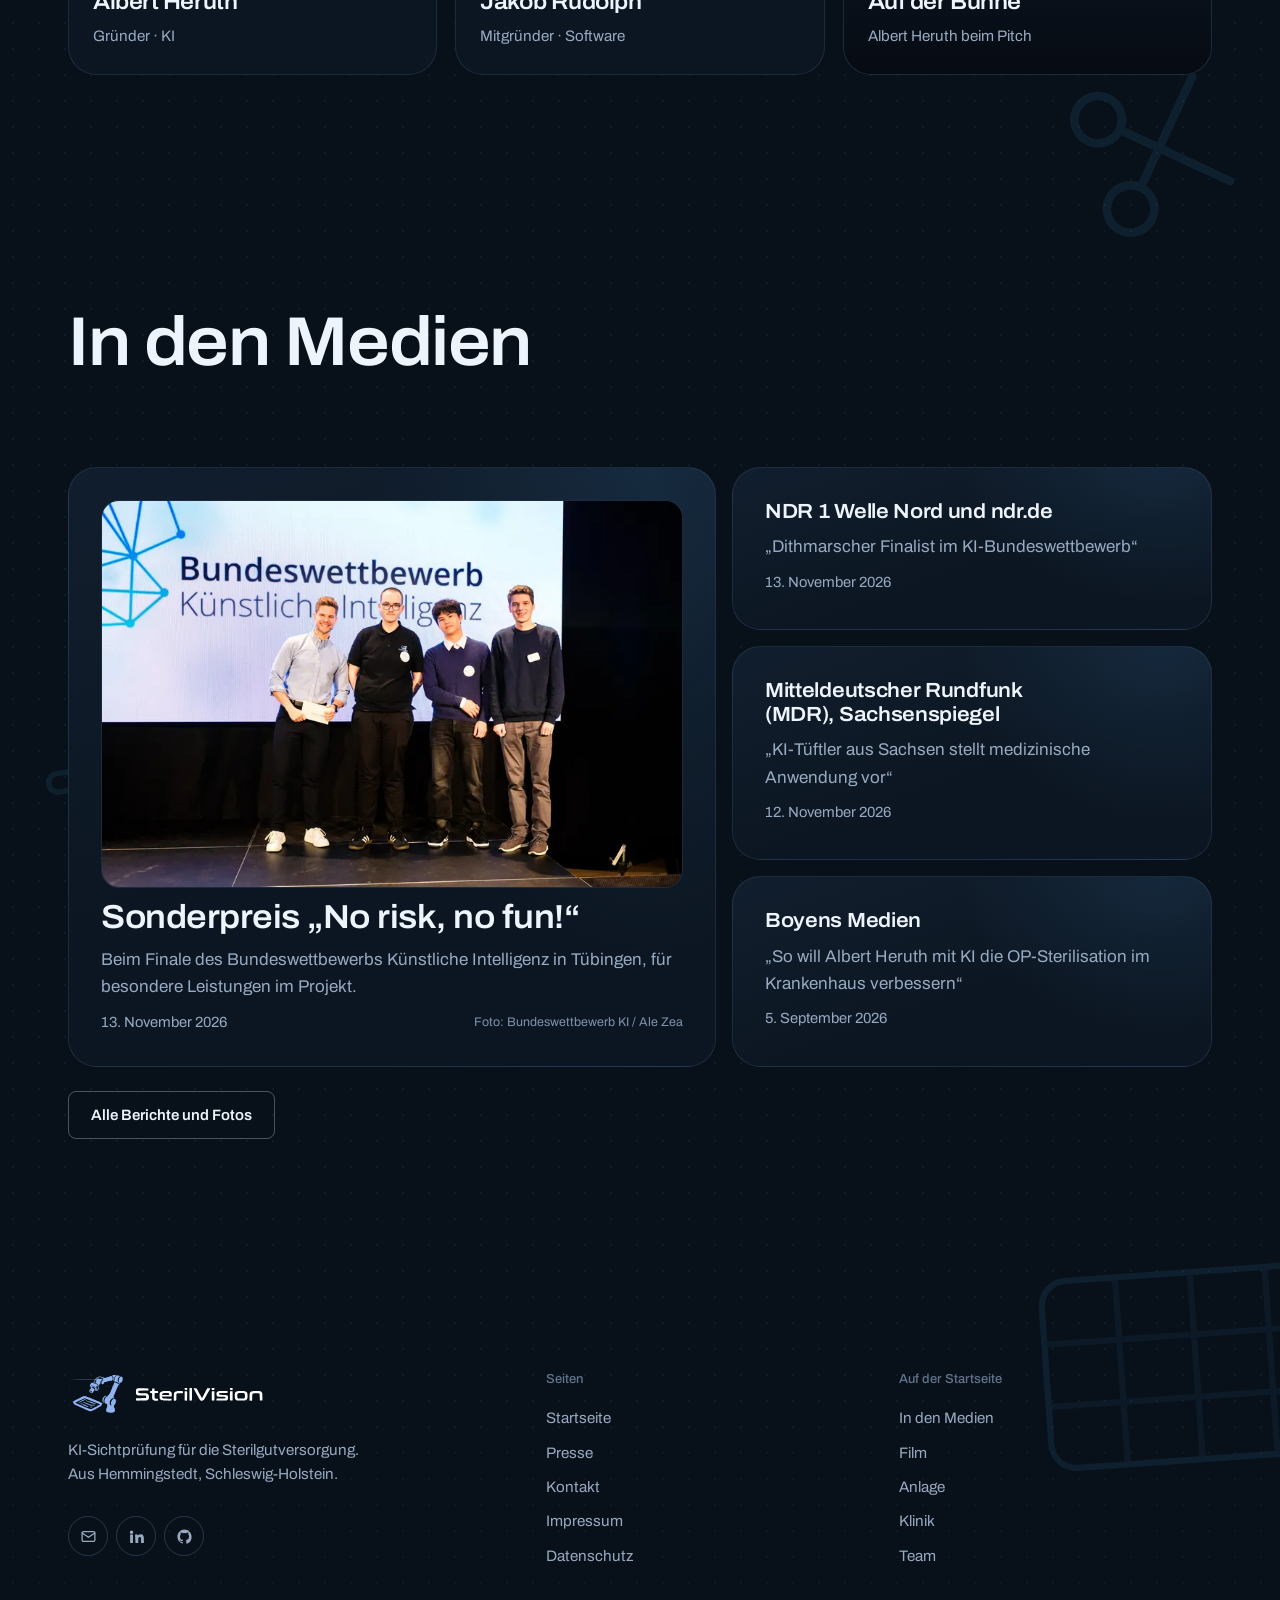
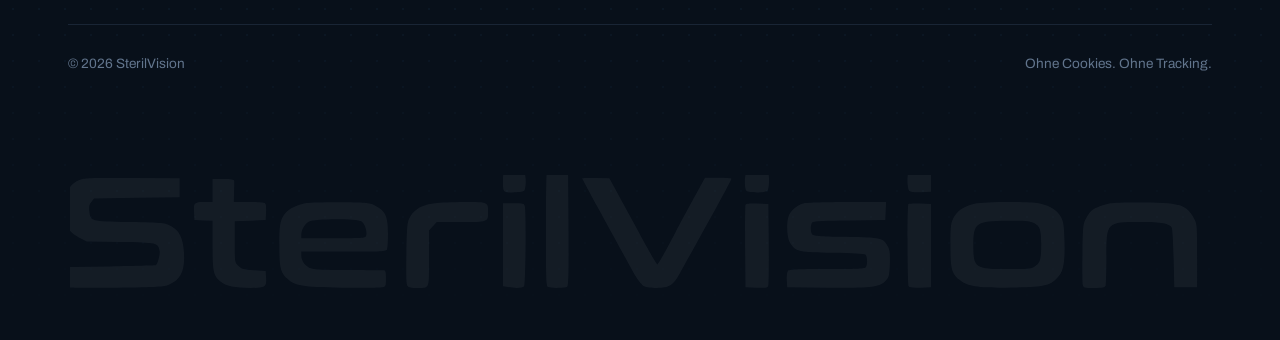
==== commit d3a72137: "Logo-Band: Klinikum Itzehoe ergänzt Co-Authored-By: Claude Fable 5.2 <noreply@anthropic.com>" ====
--- a/index.html
+++ b/index.html
@@ -108,6 +108,7 @@
             <a href="https://eyespec-faw-group.de/" target="_blank" rel="noopener"><img decoding="async" src="assets/logos/eyespec.webp" alt="EyeSpec FAW Group" loading="lazy" /></a>
             <a href="https://www.bw-ki.de/" target="_blank" rel="noopener"><img decoding="async" src="assets/logos/bwki.webp" alt="Bundeswettbewerb KI" class="sq" loading="lazy" /></a>
             <a href="https://www.westkuestenklinikum.de/" target="_blank" rel="noopener"><img decoding="async" src="assets/logos/wkk.webp" alt="Westküstenklinikum Heide" loading="lazy" /></a>
+            <a href="https://www.klinikum-itzehoe.de/" target="_blank" rel="noopener"><img decoding="async" src="assets/logos/itzehoe.webp" alt="Klinikum Itzehoe" loading="lazy" /></a>
             <a href="https://www.boyens-medien.de/" target="_blank" rel="noopener"><img decoding="async" src="assets/logos/boyens.webp" alt="Boyens Medien" loading="lazy" /></a>
             <a href="https://www.jugend-forscht.de/" target="_blank" rel="noopener"><img decoding="async" src="assets/logos/jugend-forscht.webp" alt="Jugend forscht" class="sq" loading="lazy" /></a>
           </div>
@@ -116,6 +117,7 @@
             <a href="https://eyespec-faw-group.de/" target="_blank" rel="noopener" tabindex="-1"><img decoding="async" src="assets/logos/eyespec.webp" alt="" loading="lazy" /></a>
             <a href="https://www.bw-ki.de/" target="_blank" rel="noopener" tabindex="-1"><img decoding="async" src="assets/logos/bwki.webp" alt="" class="sq" loading="lazy" /></a>
             <a href="https://www.westkuestenklinikum.de/" target="_blank" rel="noopener" tabindex="-1"><img decoding="async" src="assets/logos/wkk.webp" alt="" loading="lazy" /></a>
+            <a href="https://www.klinikum-itzehoe.de/" target="_blank" rel="noopener" tabindex="-1"><img decoding="async" src="assets/logos/itzehoe.webp" alt="" loading="lazy" /></a>
             <a href="https://www.boyens-medien.de/" target="_blank" rel="noopener" tabindex="-1"><img decoding="async" src="assets/logos/boyens.webp" alt="" loading="lazy" /></a>
             <a href="https://www.jugend-forscht.de/" target="_blank" rel="noopener" tabindex="-1"><img decoding="async" src="assets/logos/jugend-forscht.webp" alt="" class="sq" loading="lazy" /></a>
           </div>
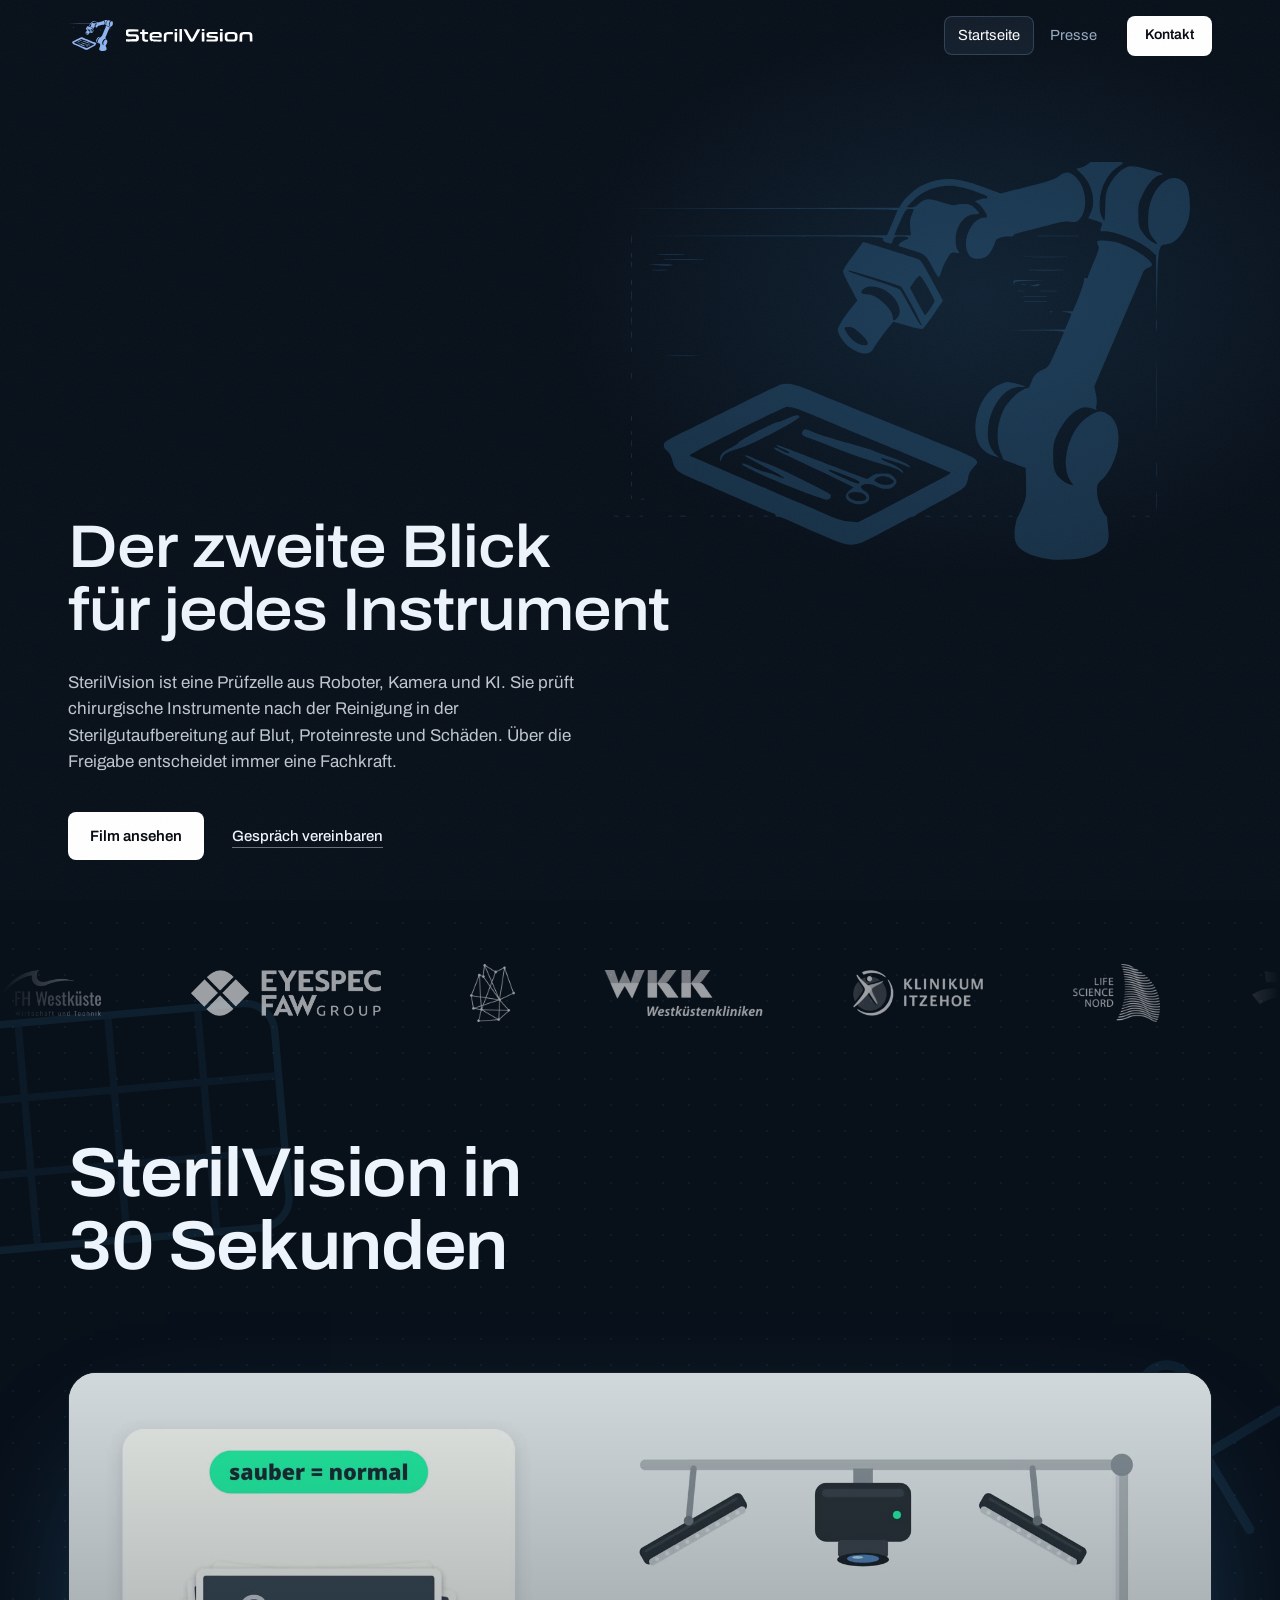
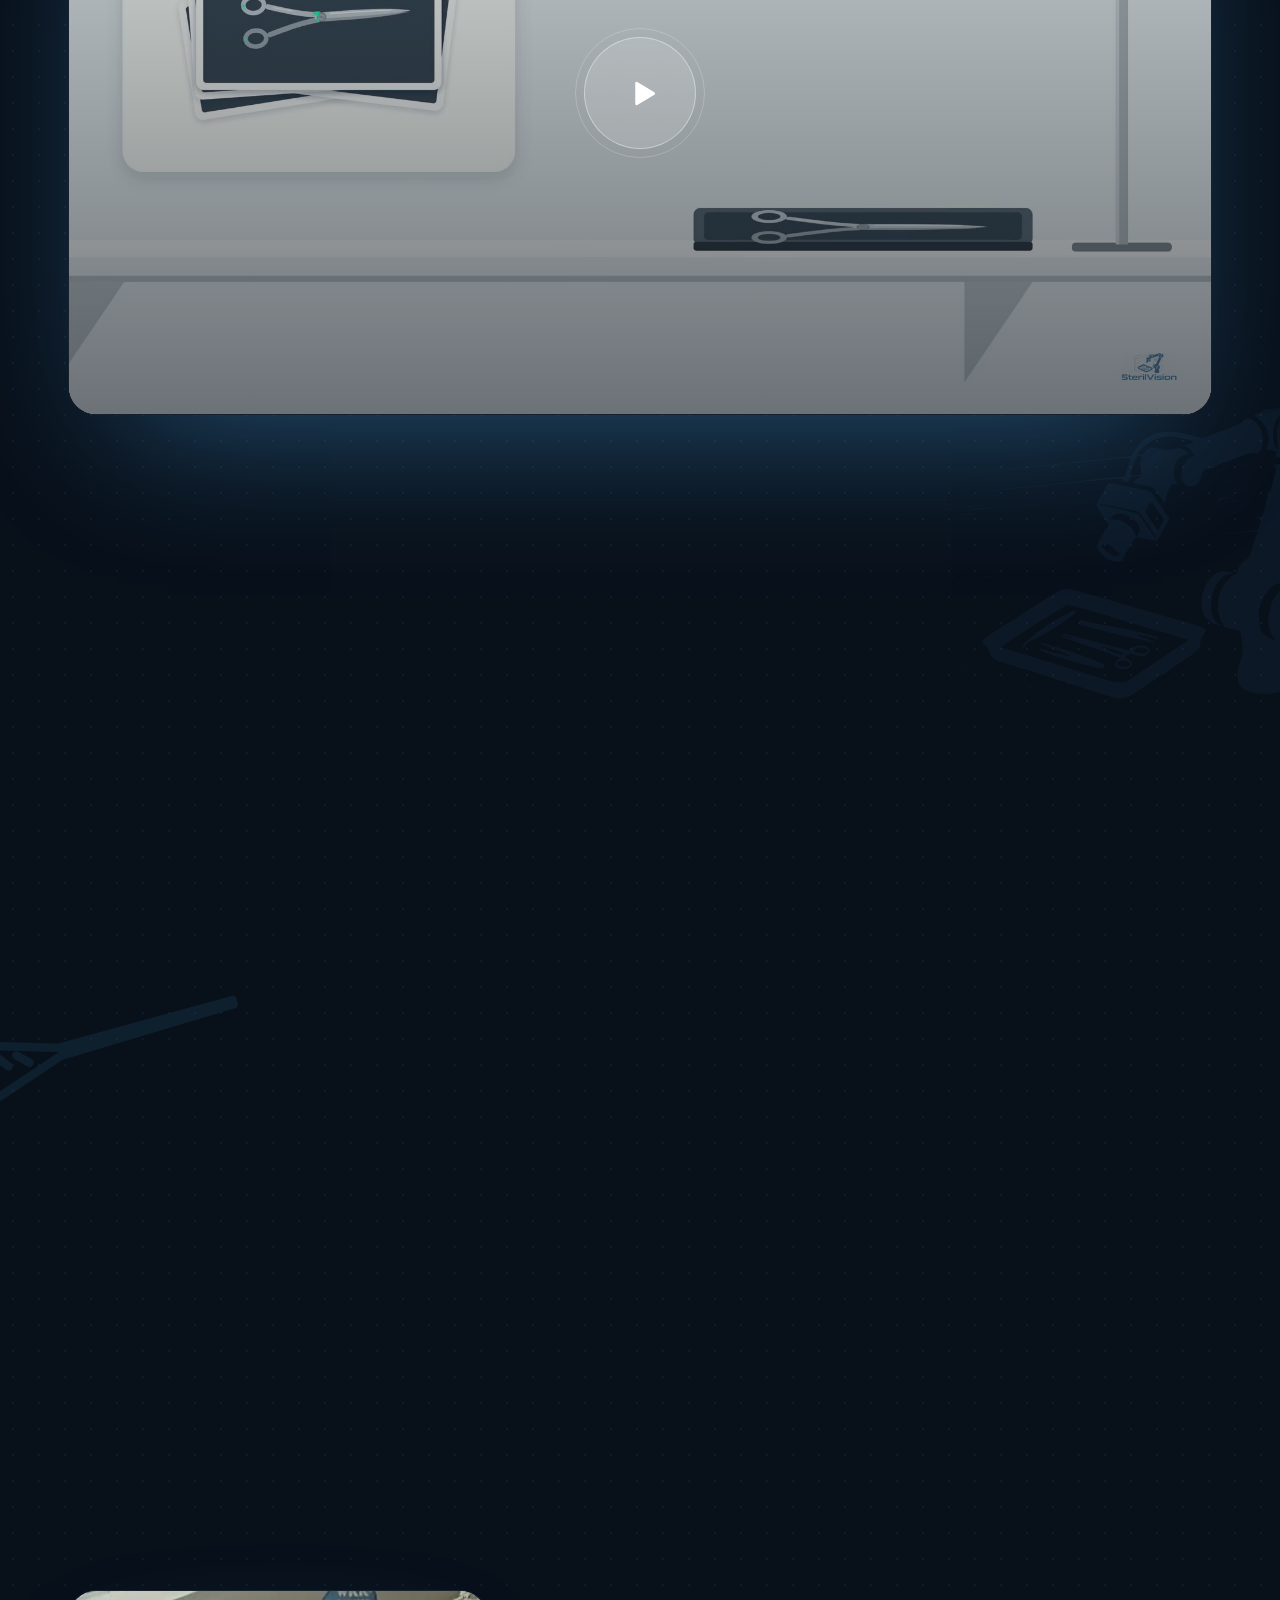
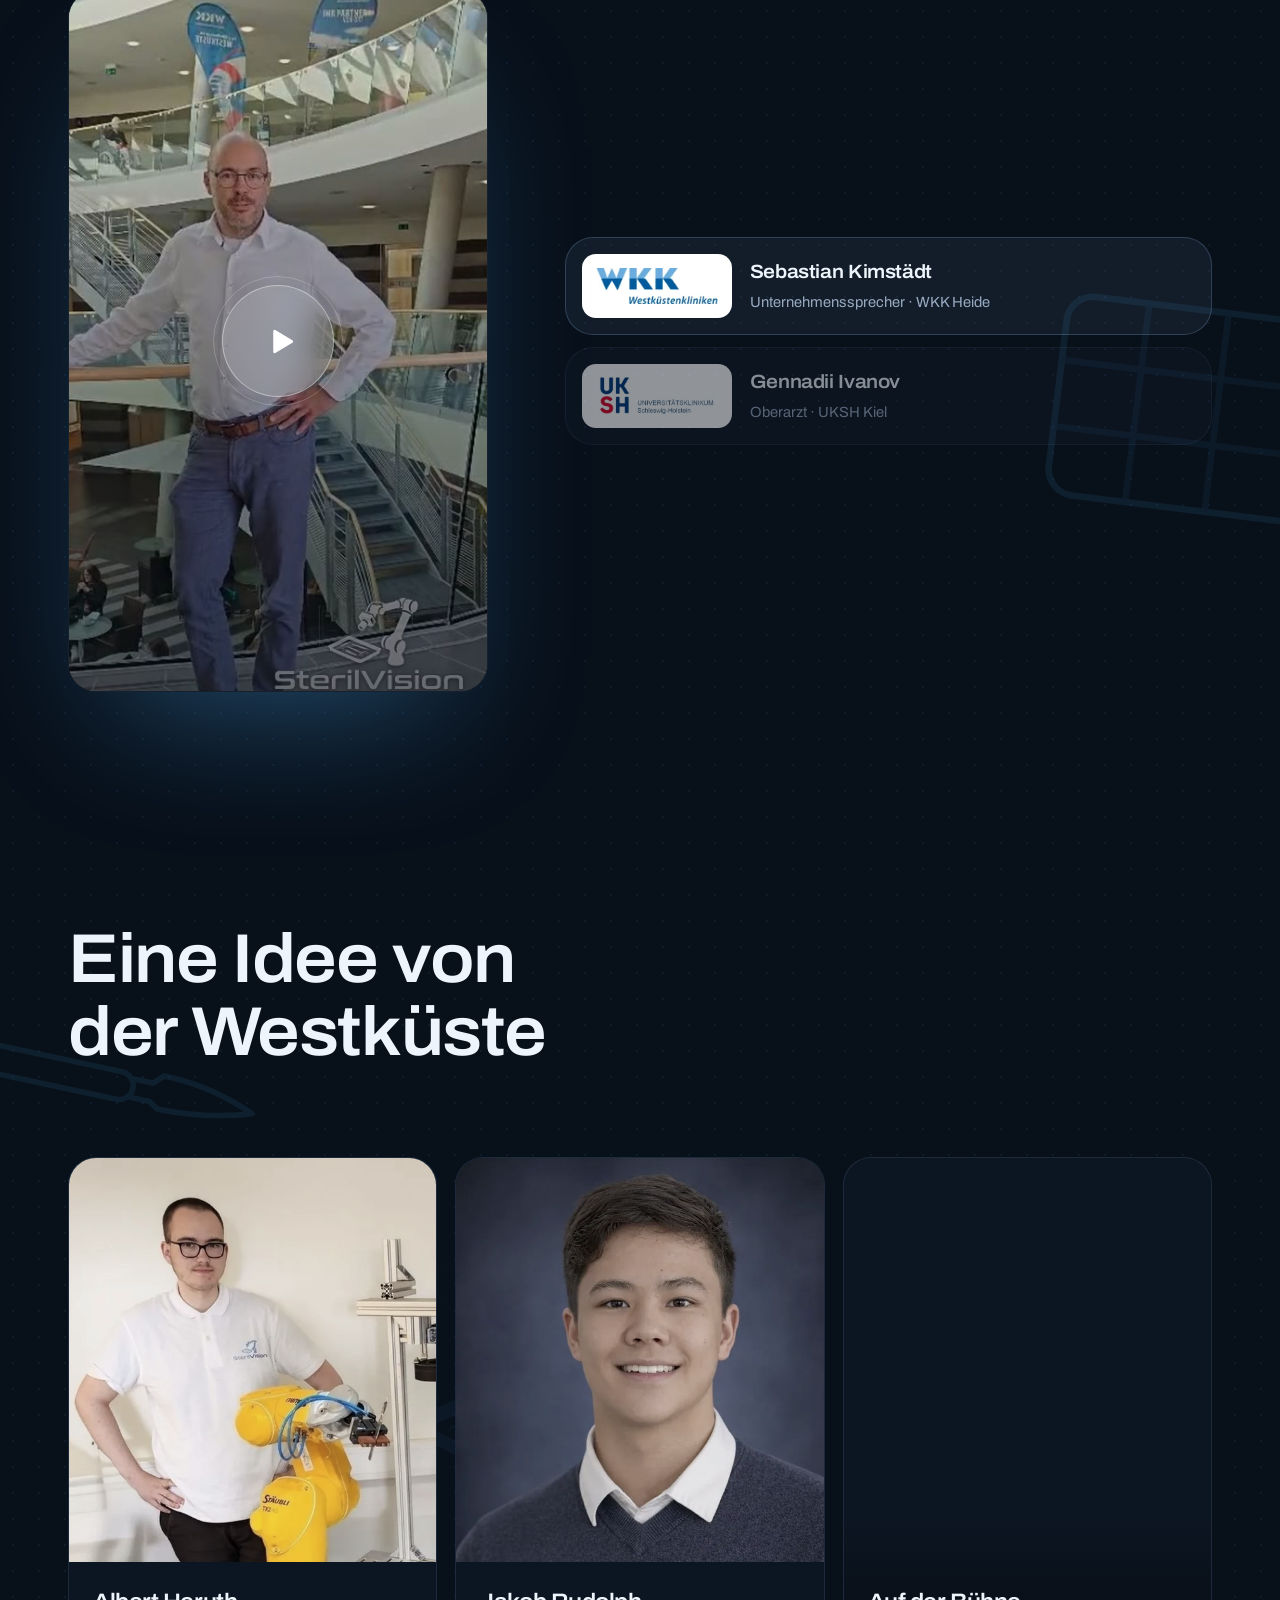
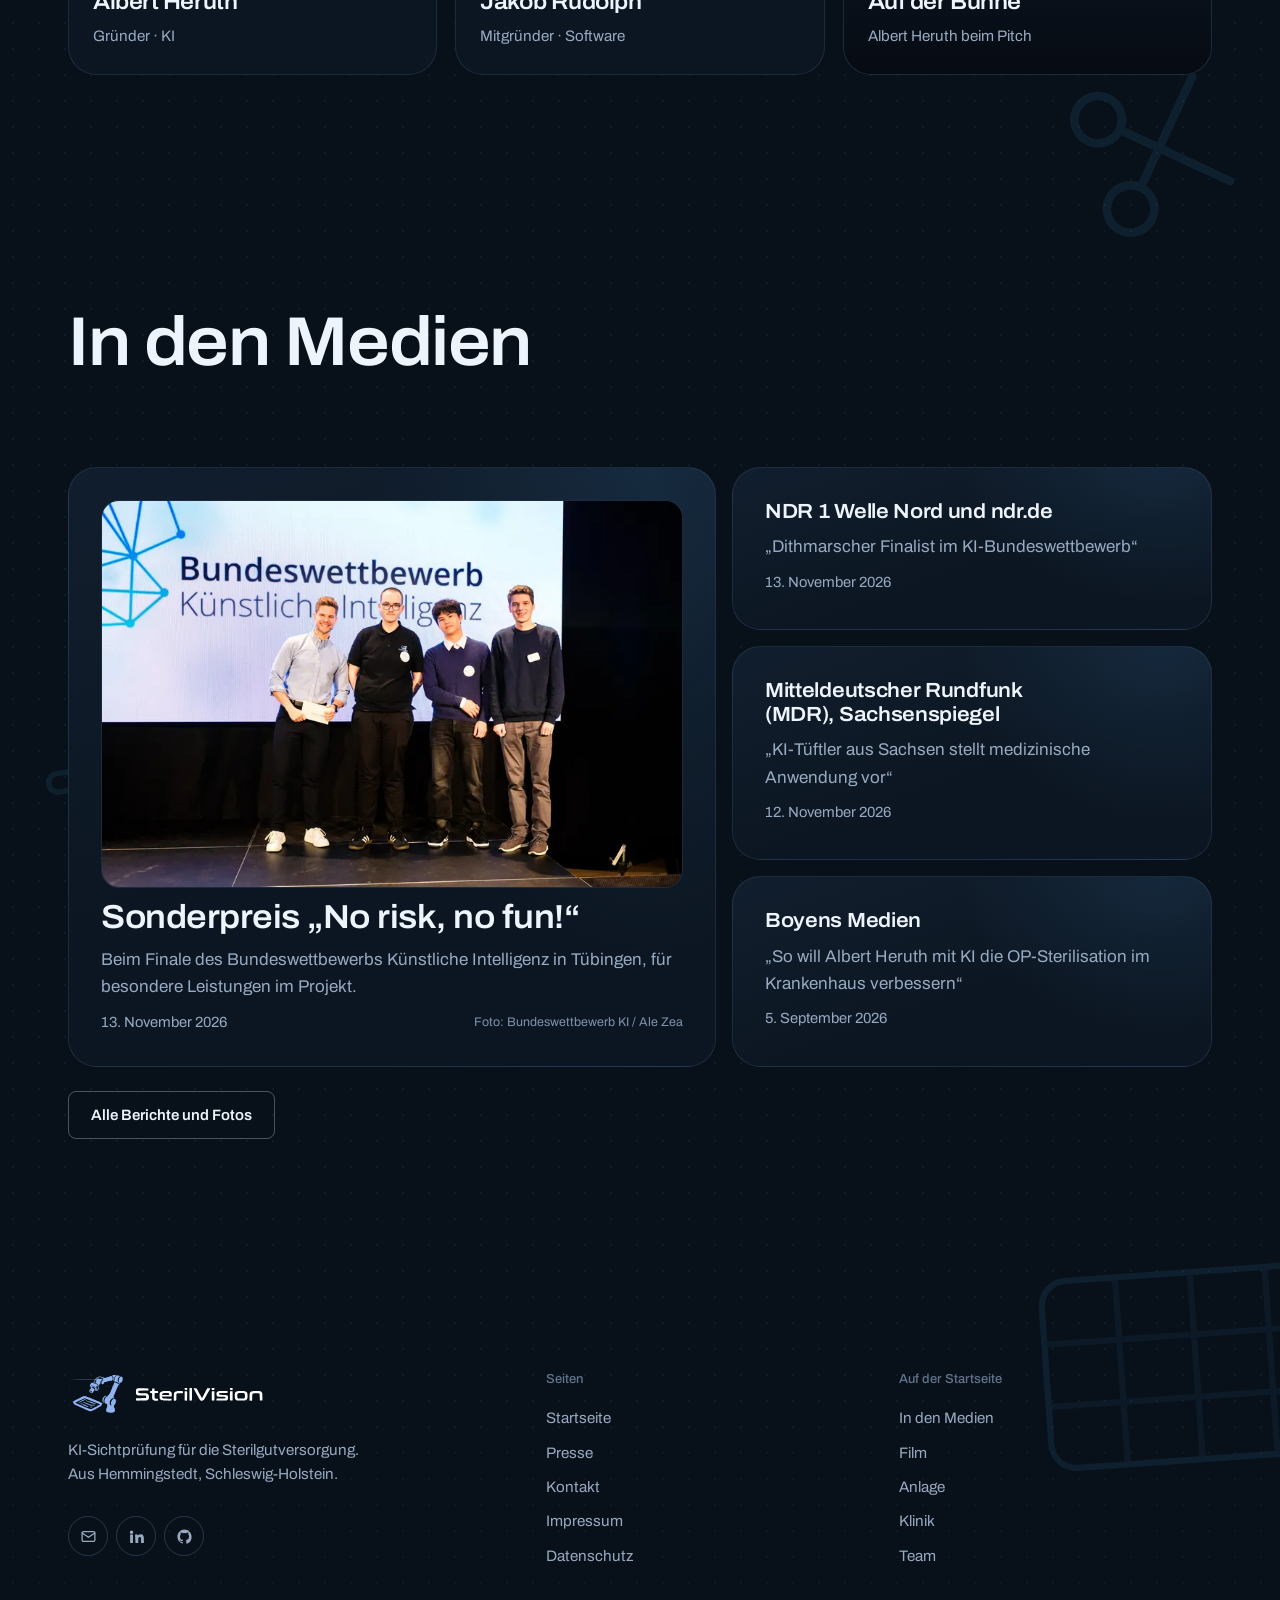
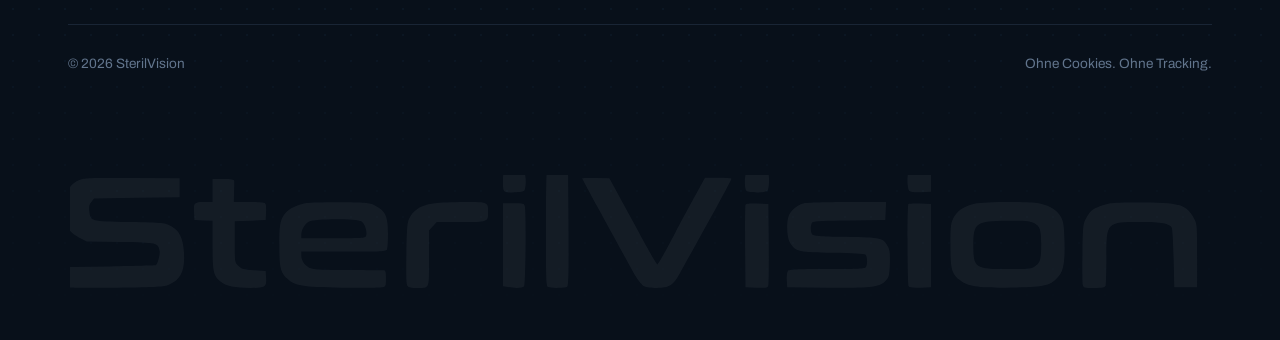
==== commit c182101b: "Logo-Band: Life Science Nord ergänzt Co-Authored-By: Claude Fable 5.2 <noreply@anthropic.com>" ====
--- a/index.html
+++ b/index.html
@@ -109,6 +109,7 @@
             <a href="https://www.bw-ki.de/" target="_blank" rel="noopener"><img decoding="async" src="assets/logos/bwki.webp" alt="Bundeswettbewerb KI" class="sq" loading="lazy" /></a>
             <a href="https://www.westkuestenklinikum.de/" target="_blank" rel="noopener"><img decoding="async" src="assets/logos/wkk.webp" alt="Westküstenklinikum Heide" loading="lazy" /></a>
             <a href="https://www.klinikum-itzehoe.de/" target="_blank" rel="noopener"><img decoding="async" src="assets/logos/itzehoe.webp" alt="Klinikum Itzehoe" loading="lazy" /></a>
+            <a href="https://lifesciencenord.de/" target="_blank" rel="noopener"><img decoding="async" src="assets/logos/life-science-nord.webp" alt="Life Science Nord" class="sq" loading="lazy" /></a>
             <a href="https://www.boyens-medien.de/" target="_blank" rel="noopener"><img decoding="async" src="assets/logos/boyens.webp" alt="Boyens Medien" loading="lazy" /></a>
             <a href="https://www.jugend-forscht.de/" target="_blank" rel="noopener"><img decoding="async" src="assets/logos/jugend-forscht.webp" alt="Jugend forscht" class="sq" loading="lazy" /></a>
           </div>
@@ -118,6 +119,7 @@
             <a href="https://www.bw-ki.de/" target="_blank" rel="noopener" tabindex="-1"><img decoding="async" src="assets/logos/bwki.webp" alt="" class="sq" loading="lazy" /></a>
             <a href="https://www.westkuestenklinikum.de/" target="_blank" rel="noopener" tabindex="-1"><img decoding="async" src="assets/logos/wkk.webp" alt="" loading="lazy" /></a>
             <a href="https://www.klinikum-itzehoe.de/" target="_blank" rel="noopener" tabindex="-1"><img decoding="async" src="assets/logos/itzehoe.webp" alt="" loading="lazy" /></a>
+            <a href="https://lifesciencenord.de/" target="_blank" rel="noopener" tabindex="-1"><img decoding="async" src="assets/logos/life-science-nord.webp" alt="" class="sq" loading="lazy" /></a>
             <a href="https://www.boyens-medien.de/" target="_blank" rel="noopener" tabindex="-1"><img decoding="async" src="assets/logos/boyens.webp" alt="" loading="lazy" /></a>
             <a href="https://www.jugend-forscht.de/" target="_blank" rel="noopener" tabindex="-1"><img decoding="async" src="assets/logos/jugend-forscht.webp" alt="" class="sq" loading="lazy" /></a>
           </div>
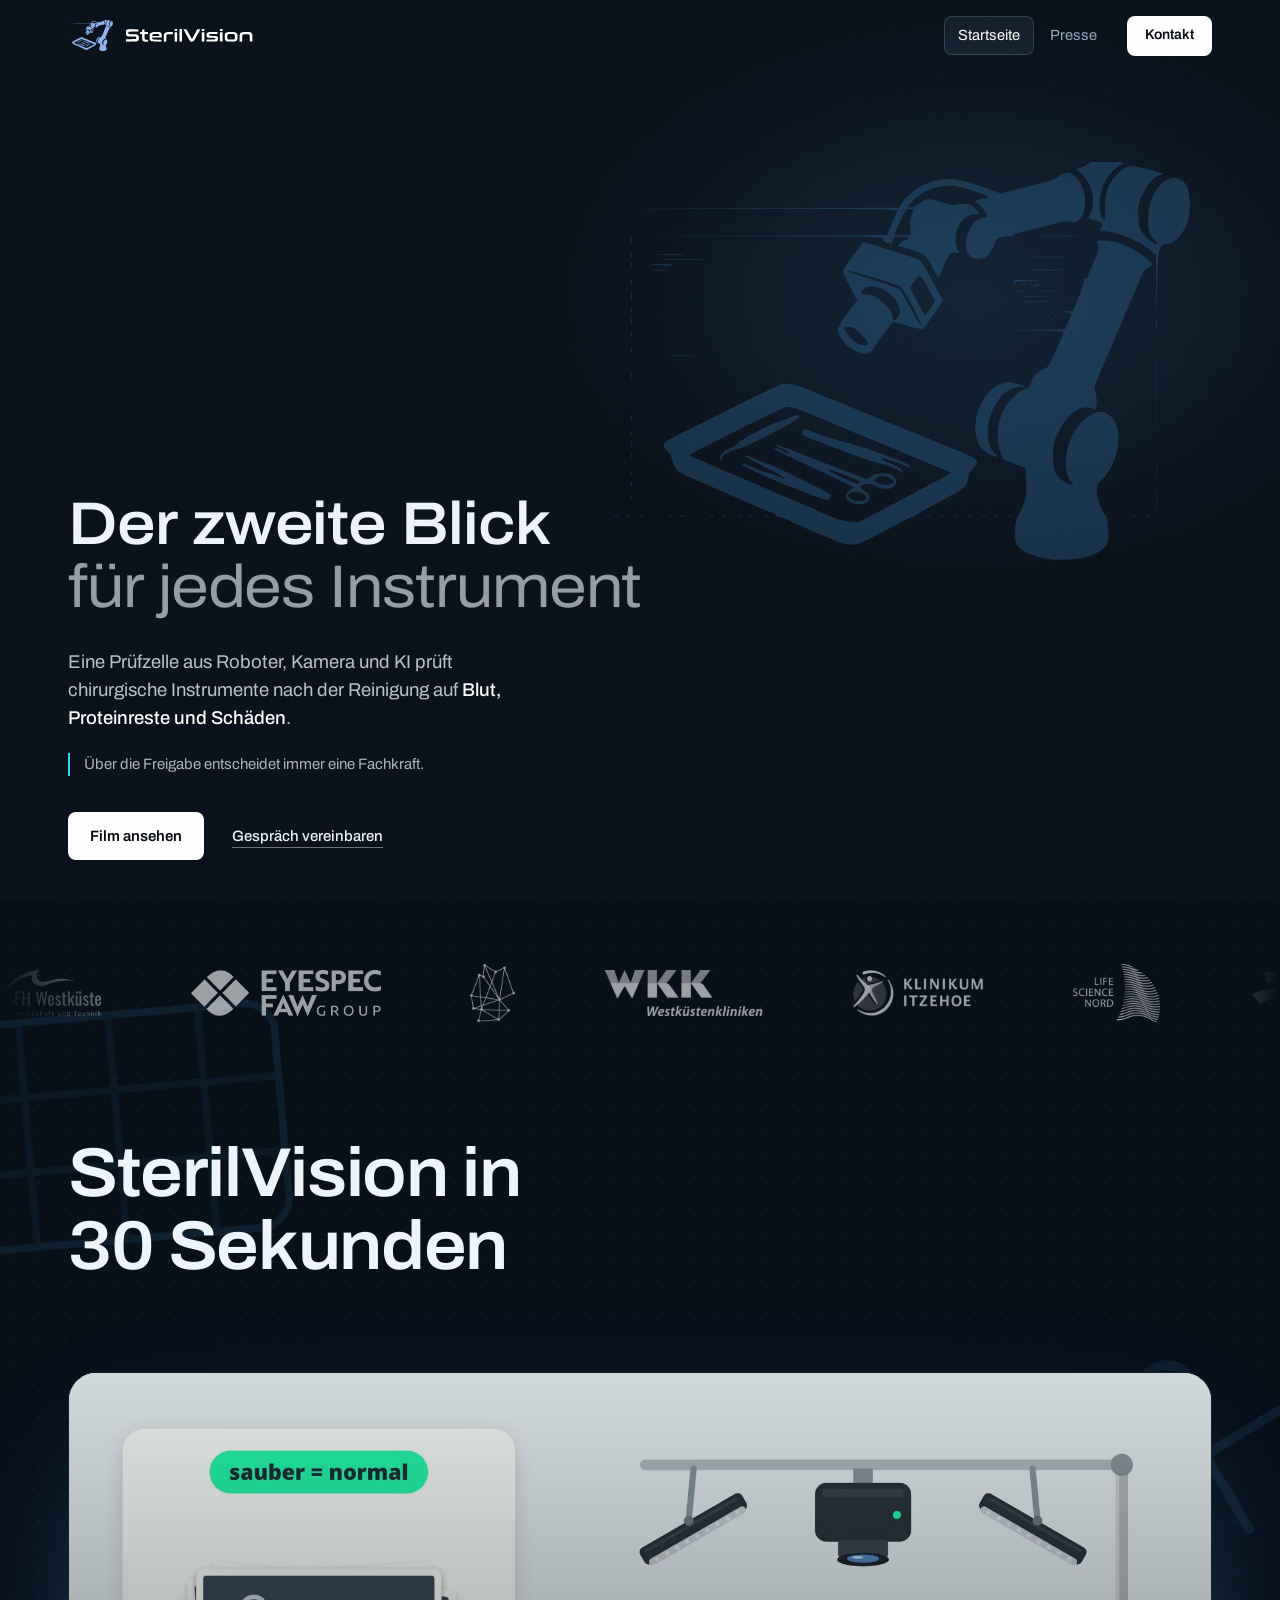
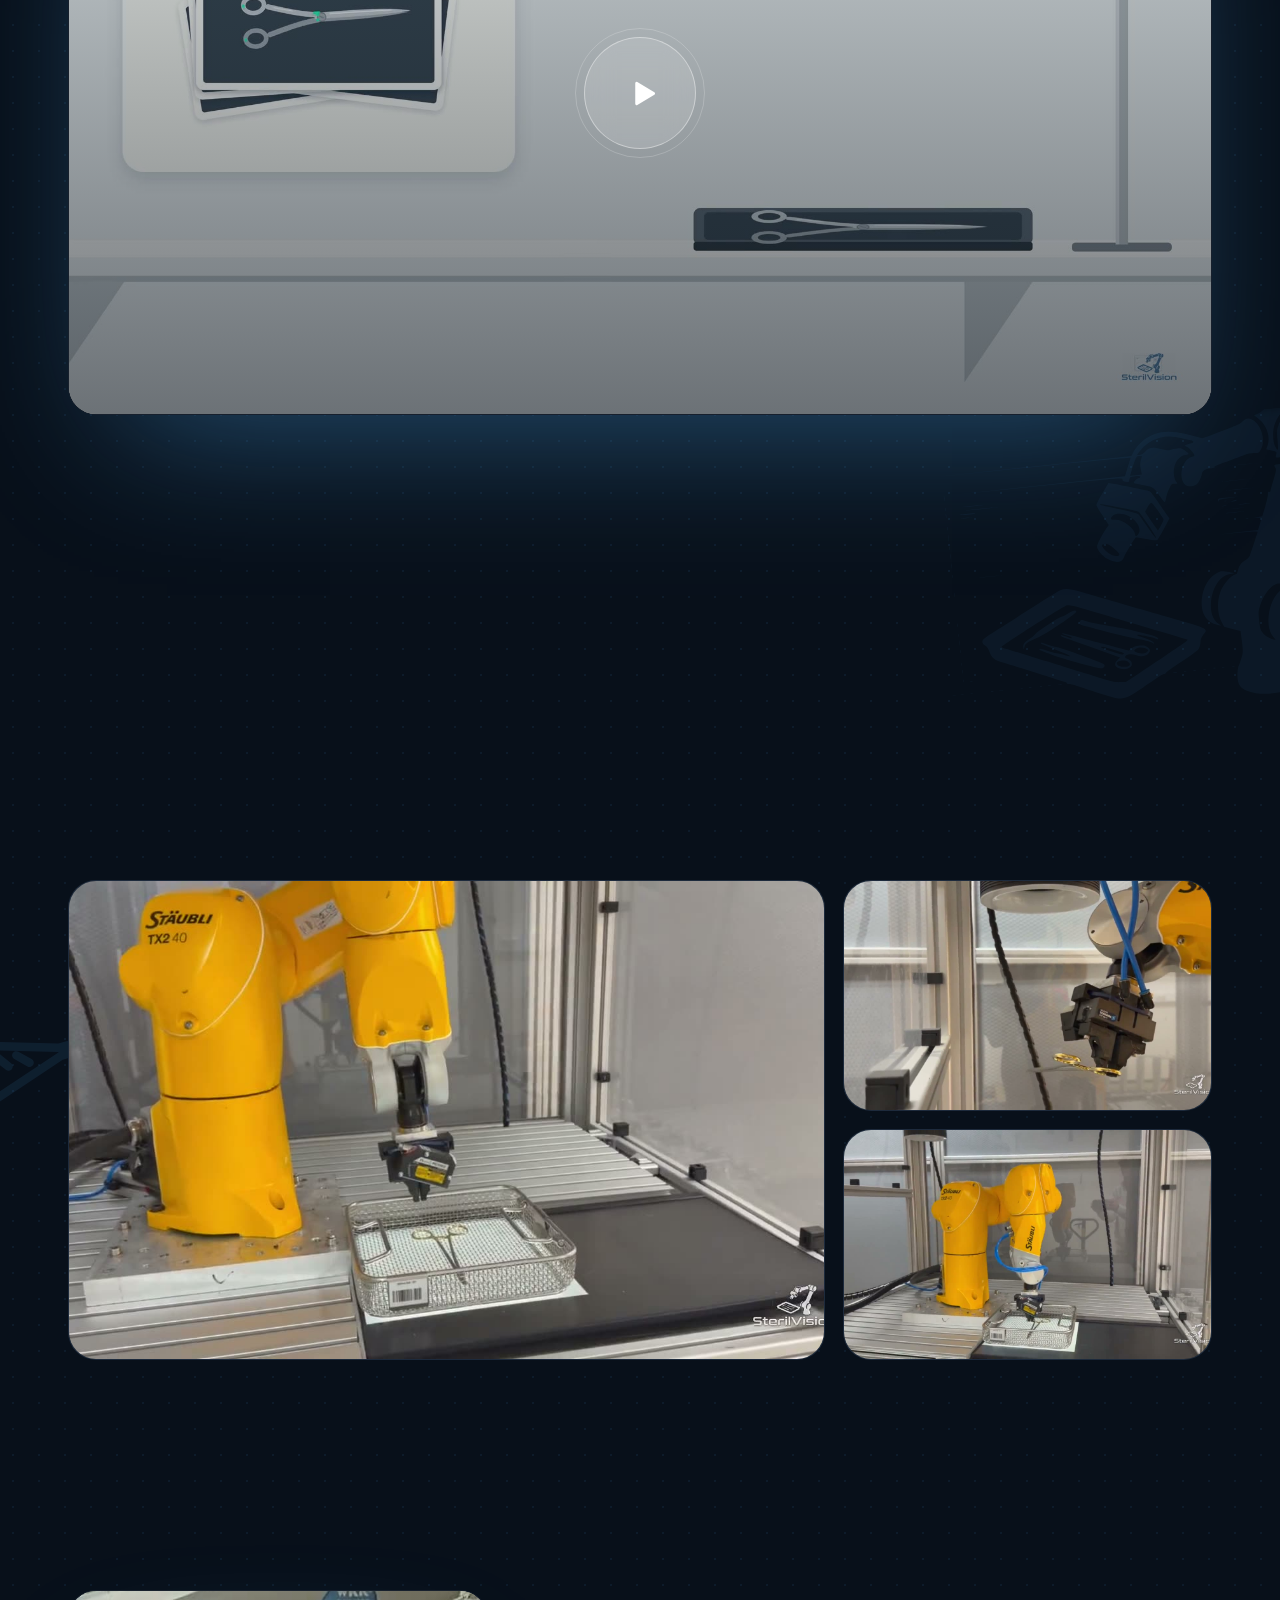
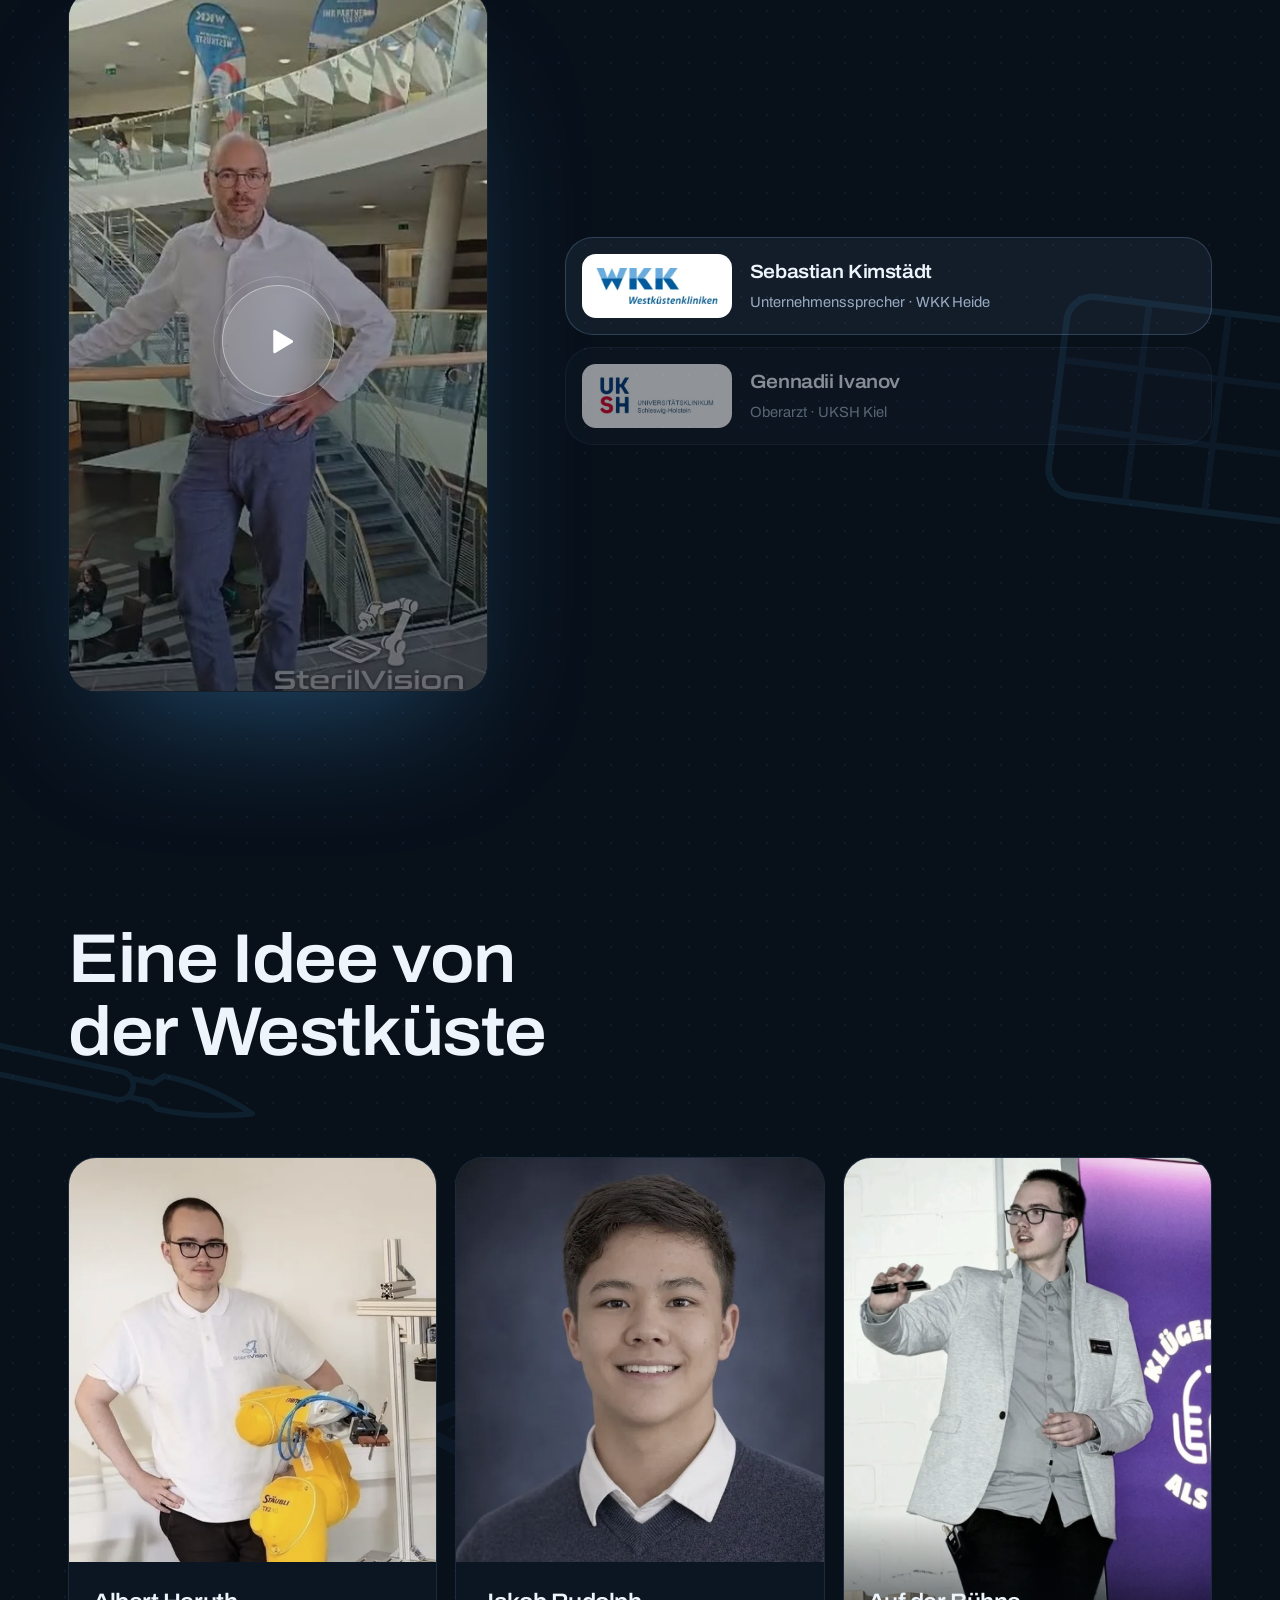
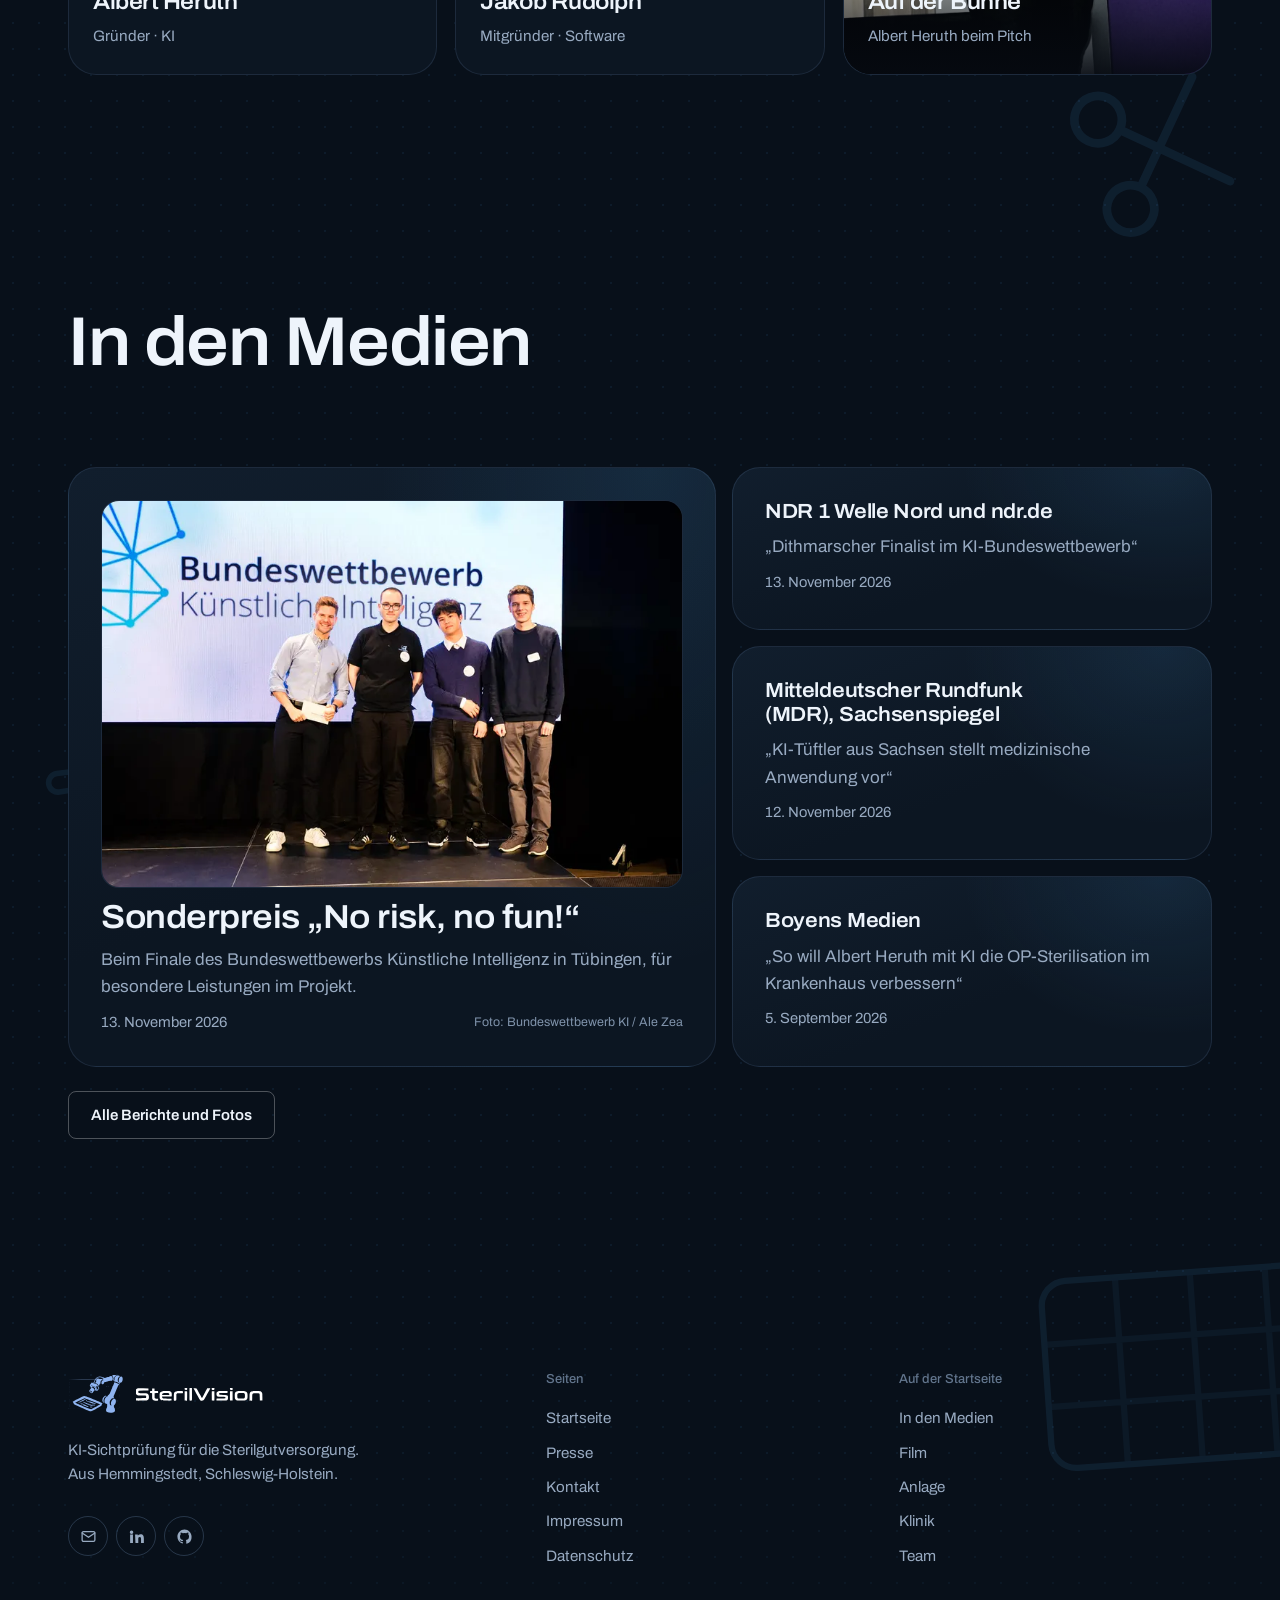
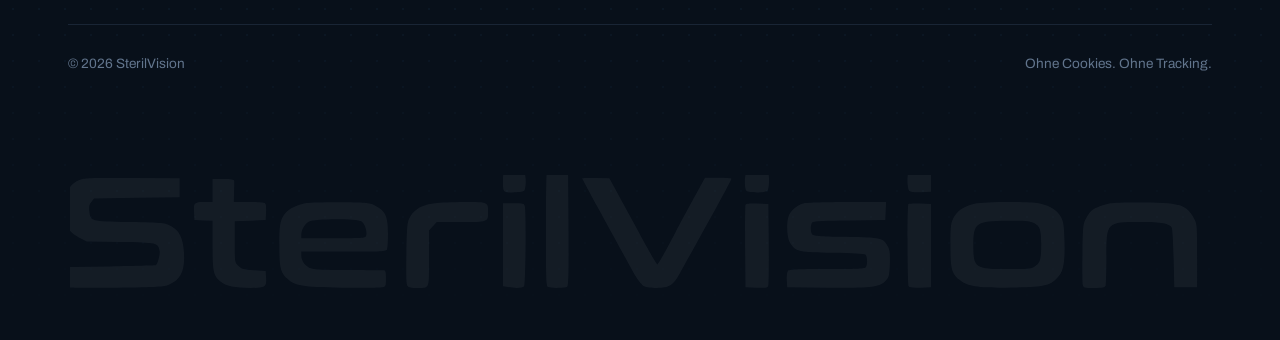
==== commit 90a7f57b: "Hero: Headline zweifarbig, Lead gekürzt, Freigabe-Hinweis abgesetzt Co-Authored-By: Claude Fable 5.2" ====
--- a/index.html
+++ b/index.html
@@ -89,8 +89,9 @@
 
       <div class="wrap">
         <div class="hero-inner">
-          <h1 data-split><span class="h1-row">Der zweite Blick</span> <span class="h1-row">für jedes Instrument</span></h1>
-          <p class="lead" data-hero>SterilVision ist eine Prüfzelle aus Roboter, Kamera und KI. Sie prüft chirurgische Instrumente nach der Reinigung in der Sterilgutaufbereitung auf Blut, Proteinreste und Schäden. Über die Freigabe entscheidet immer eine Fachkraft.</p>
+          <h1 data-split><span class="h1-row">Der zweite Blick</span> <span class="h1-row h1-soft">für jedes Instrument</span></h1>
+          <p class="lead" data-hero>Eine Prüfzelle aus Roboter, Kamera und KI prüft chirurgische Instrumente nach der Reinigung auf <strong>Blut, Proteinreste und Schäden</strong>.</p>
+          <p class="hero-note" data-hero>Über die Freigabe entscheidet immer eine Fachkraft.</p>
           <div class="hero-actions" data-hero>
             <a class="btn btn-primary" href="#film">Film ansehen</a>
             <a class="hero-link" href="kontakt.html">Gespräch vereinbaren</a>
--- a/styles.css
+++ b/styles.css
@@ -199,7 +199,10 @@
   letter-spacing: -0.018em; line-height: 1.05; text-wrap: initial;
 }
 .hero h1 .h1-row, .hero h1 .line { display: block; }
-.hero .lead { margin-top: 28px; max-width: 52ch; font-size: clamp(1.0625rem, 1.3vw, 1.1875rem); line-height: 1.55; color: rgba(238, 244, 251, 0.8); }
+.hero h1 .h1-soft { color: rgba(238, 244, 251, 0.62); font-weight: 400; }
+.hero .lead { margin-top: 30px; max-width: 40ch; font-size: clamp(1.125rem, 1.45vw, 1.3125rem); line-height: 1.5; color: rgba(238, 244, 251, 0.78); text-wrap: pretty; }
+.hero .lead strong { font-weight: 500; color: #fff; }
+.hero-note { margin-top: 20px; padding-left: 14px; border-left: 2px solid var(--cyan); font-size: 0.9375rem; line-height: 1.5; color: rgba(238, 244, 251, 0.72); }
 .hero-actions { display: flex; flex-wrap: wrap; align-items: center; gap: 14px 28px; margin-top: 36px; }
 .hero-link {
   font-weight: 500; font-size: 0.9375rem; color: var(--text);
@@ -524,7 +527,8 @@
   .hero { align-items: flex-start; padding-top: max(46svh, 300px); padding-bottom: 32px; }
   .hero-canvas { inset: 0 0 auto; height: 100svh; }
   .hero h1 { font-size: clamp(1.75rem, 8.4vw, 3.4rem); font-stretch: 108%; line-height: 1.08; }
-  .hero .lead { margin-top: 20px; font-size: 1rem; }
+  .hero .lead { margin-top: 20px; font-size: 1.0625rem; }
+  .hero-note { margin-top: 16px; }
   .hero-actions { margin-top: 28px; }
   .hero-fallback { width: 80vw; right: 10vw; top: 16%; }
   .finale-grid { grid-template-columns: 1fr; }
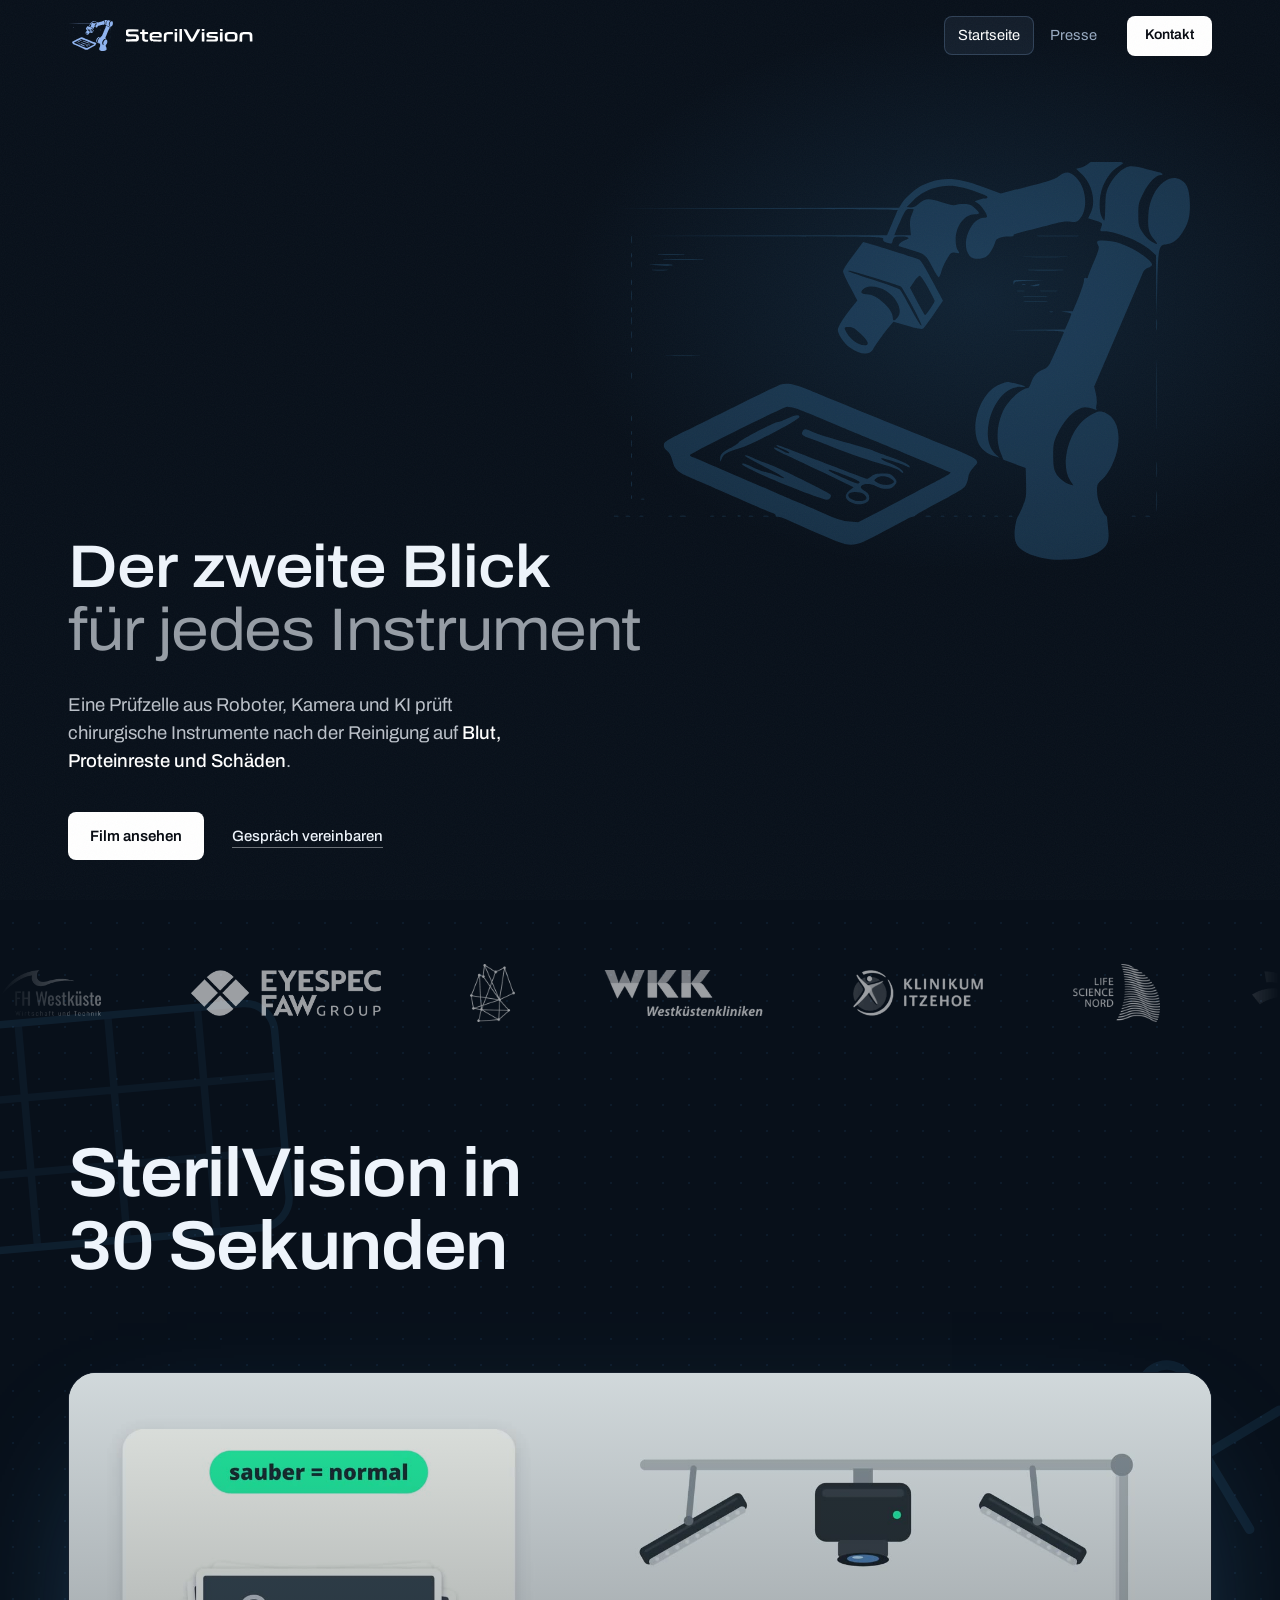
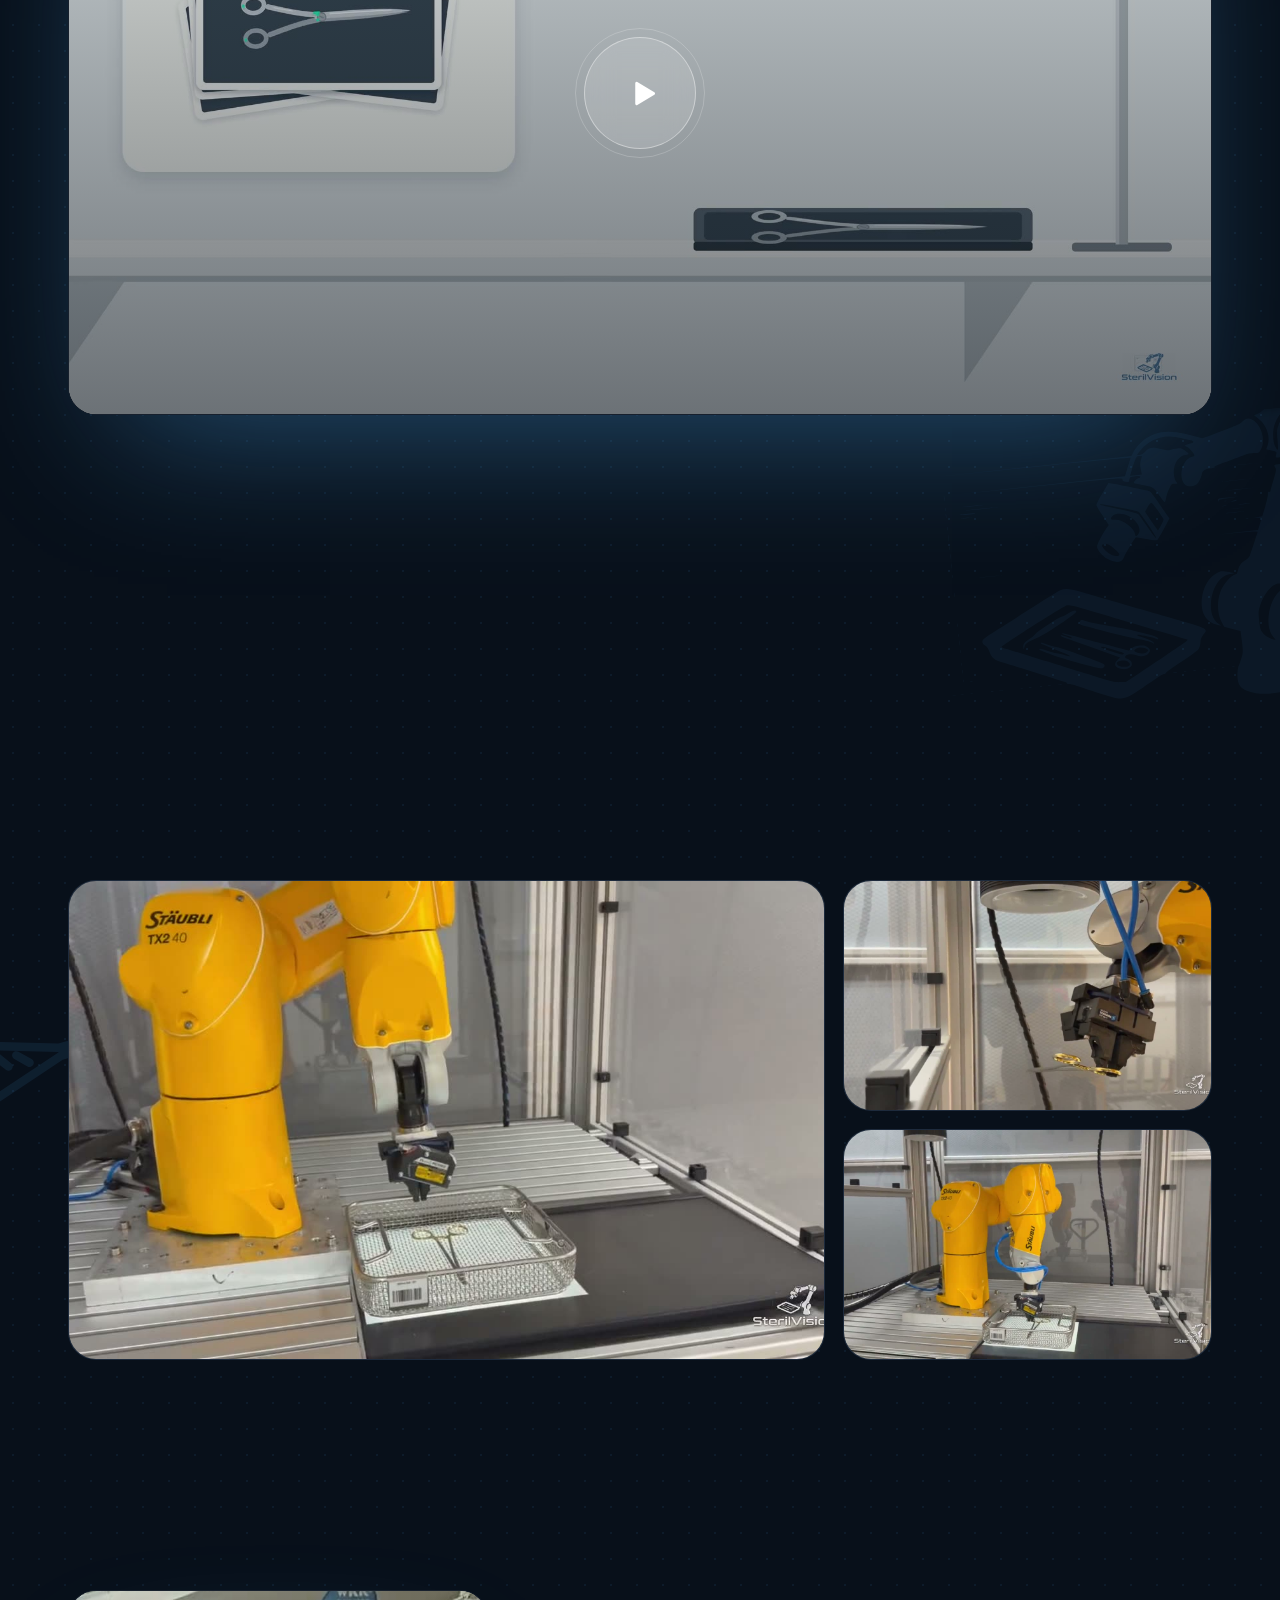
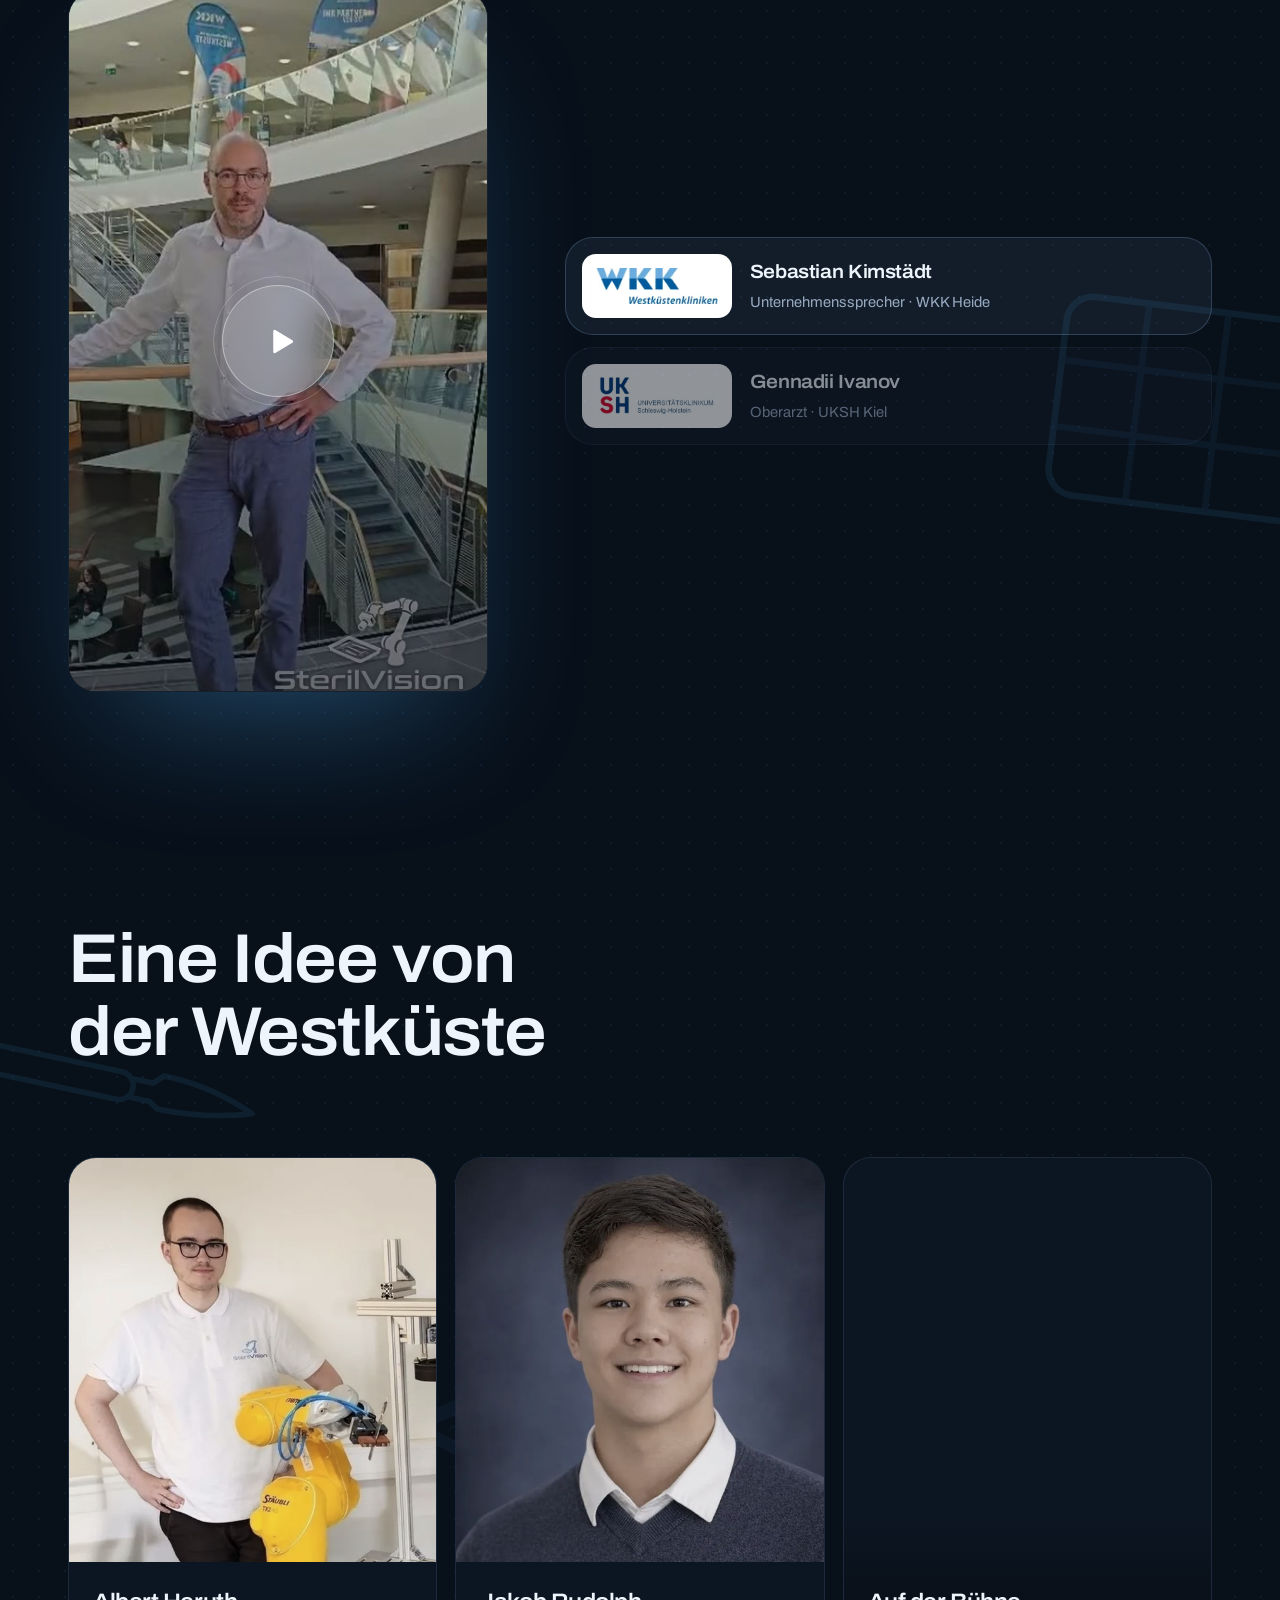
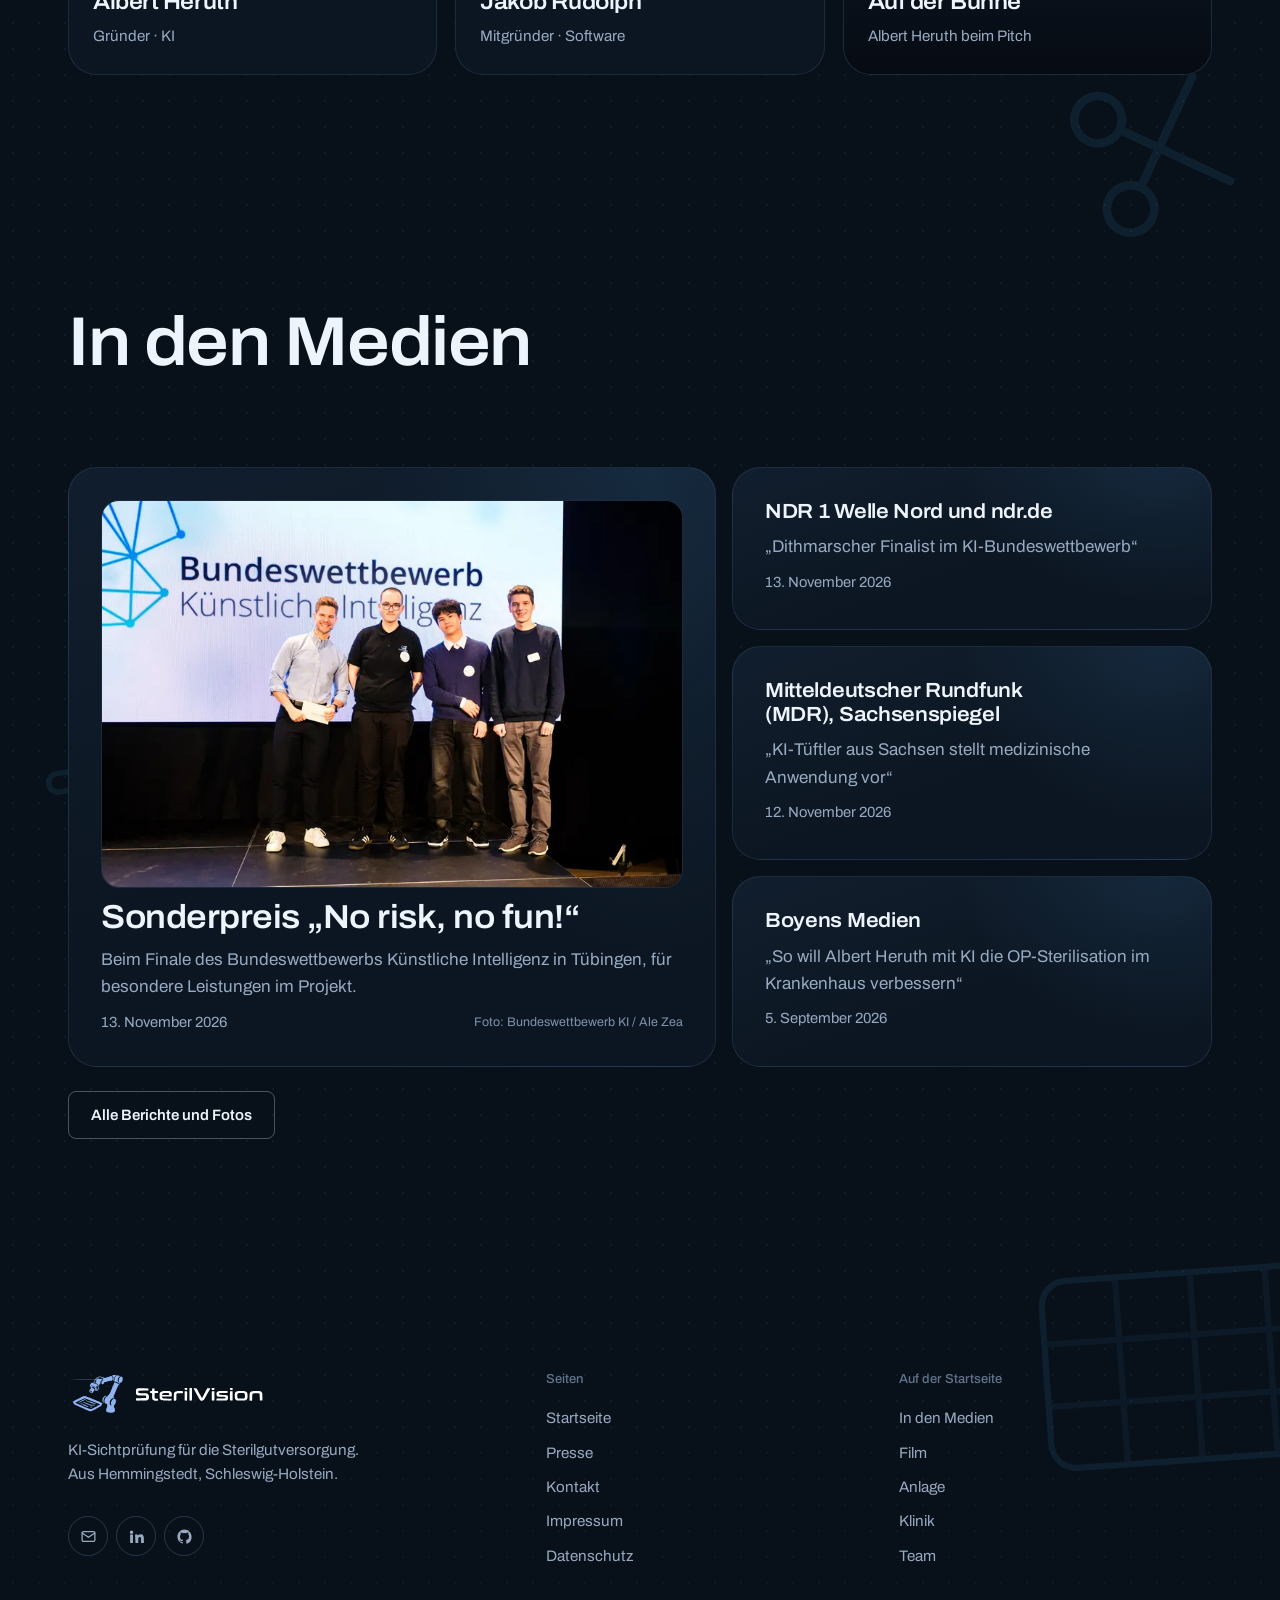
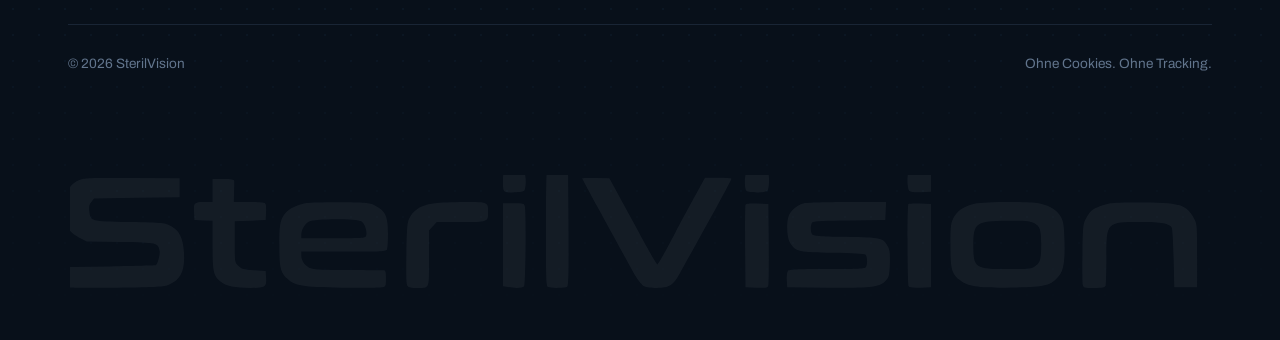
==== commit 51bf7dfb: "Hero: Freigabe-Hinweis entfernt Co-Authored-By: Claude Fable 5.2 <noreply@anthropic.com>" ====
--- a/index.html
+++ b/index.html
@@ -91,7 +91,6 @@
         <div class="hero-inner">
           <h1 data-split><span class="h1-row">Der zweite Blick</span> <span class="h1-row h1-soft">für jedes Instrument</span></h1>
           <p class="lead" data-hero>Eine Prüfzelle aus Roboter, Kamera und KI prüft chirurgische Instrumente nach der Reinigung auf <strong>Blut, Proteinreste und Schäden</strong>.</p>
-          <p class="hero-note" data-hero>Über die Freigabe entscheidet immer eine Fachkraft.</p>
           <div class="hero-actions" data-hero>
             <a class="btn btn-primary" href="#film">Film ansehen</a>
             <a class="hero-link" href="kontakt.html">Gespräch vereinbaren</a>
--- a/styles.css
+++ b/styles.css
@@ -202,7 +202,6 @@
 .hero h1 .h1-soft { color: rgba(238, 244, 251, 0.62); font-weight: 400; }
 .hero .lead { margin-top: 30px; max-width: 40ch; font-size: clamp(1.125rem, 1.45vw, 1.3125rem); line-height: 1.5; color: rgba(238, 244, 251, 0.78); text-wrap: pretty; }
 .hero .lead strong { font-weight: 500; color: #fff; }
-.hero-note { margin-top: 20px; padding-left: 14px; border-left: 2px solid var(--cyan); font-size: 0.9375rem; line-height: 1.5; color: rgba(238, 244, 251, 0.72); }
 .hero-actions { display: flex; flex-wrap: wrap; align-items: center; gap: 14px 28px; margin-top: 36px; }
 .hero-link {
   font-weight: 500; font-size: 0.9375rem; color: var(--text);
@@ -528,7 +527,6 @@
   .hero-canvas { inset: 0 0 auto; height: 100svh; }
   .hero h1 { font-size: clamp(1.75rem, 8.4vw, 3.4rem); font-stretch: 108%; line-height: 1.08; }
   .hero .lead { margin-top: 20px; font-size: 1.0625rem; }
-  .hero-note { margin-top: 16px; }
   .hero-actions { margin-top: 28px; }
   .hero-fallback { width: 80vw; right: 10vw; top: 16%; }
   .finale-grid { grid-template-columns: 1fr; }
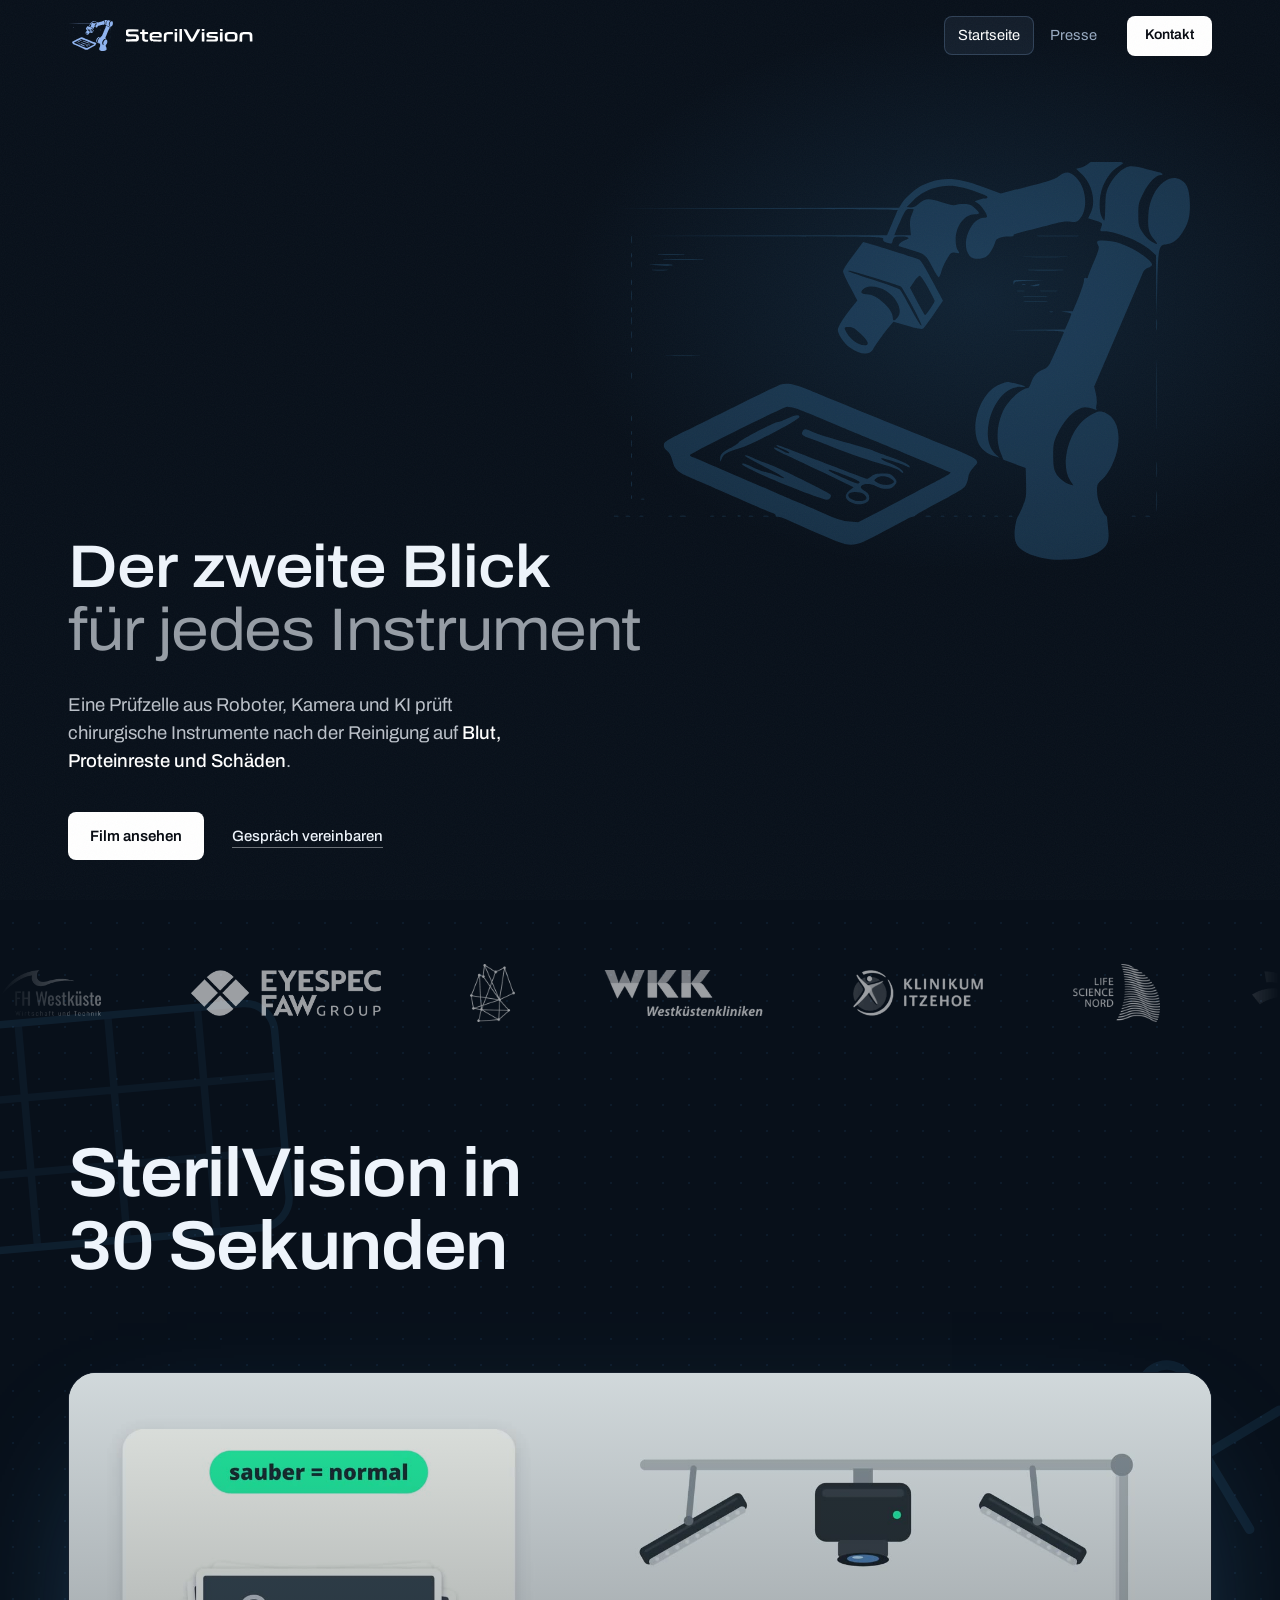
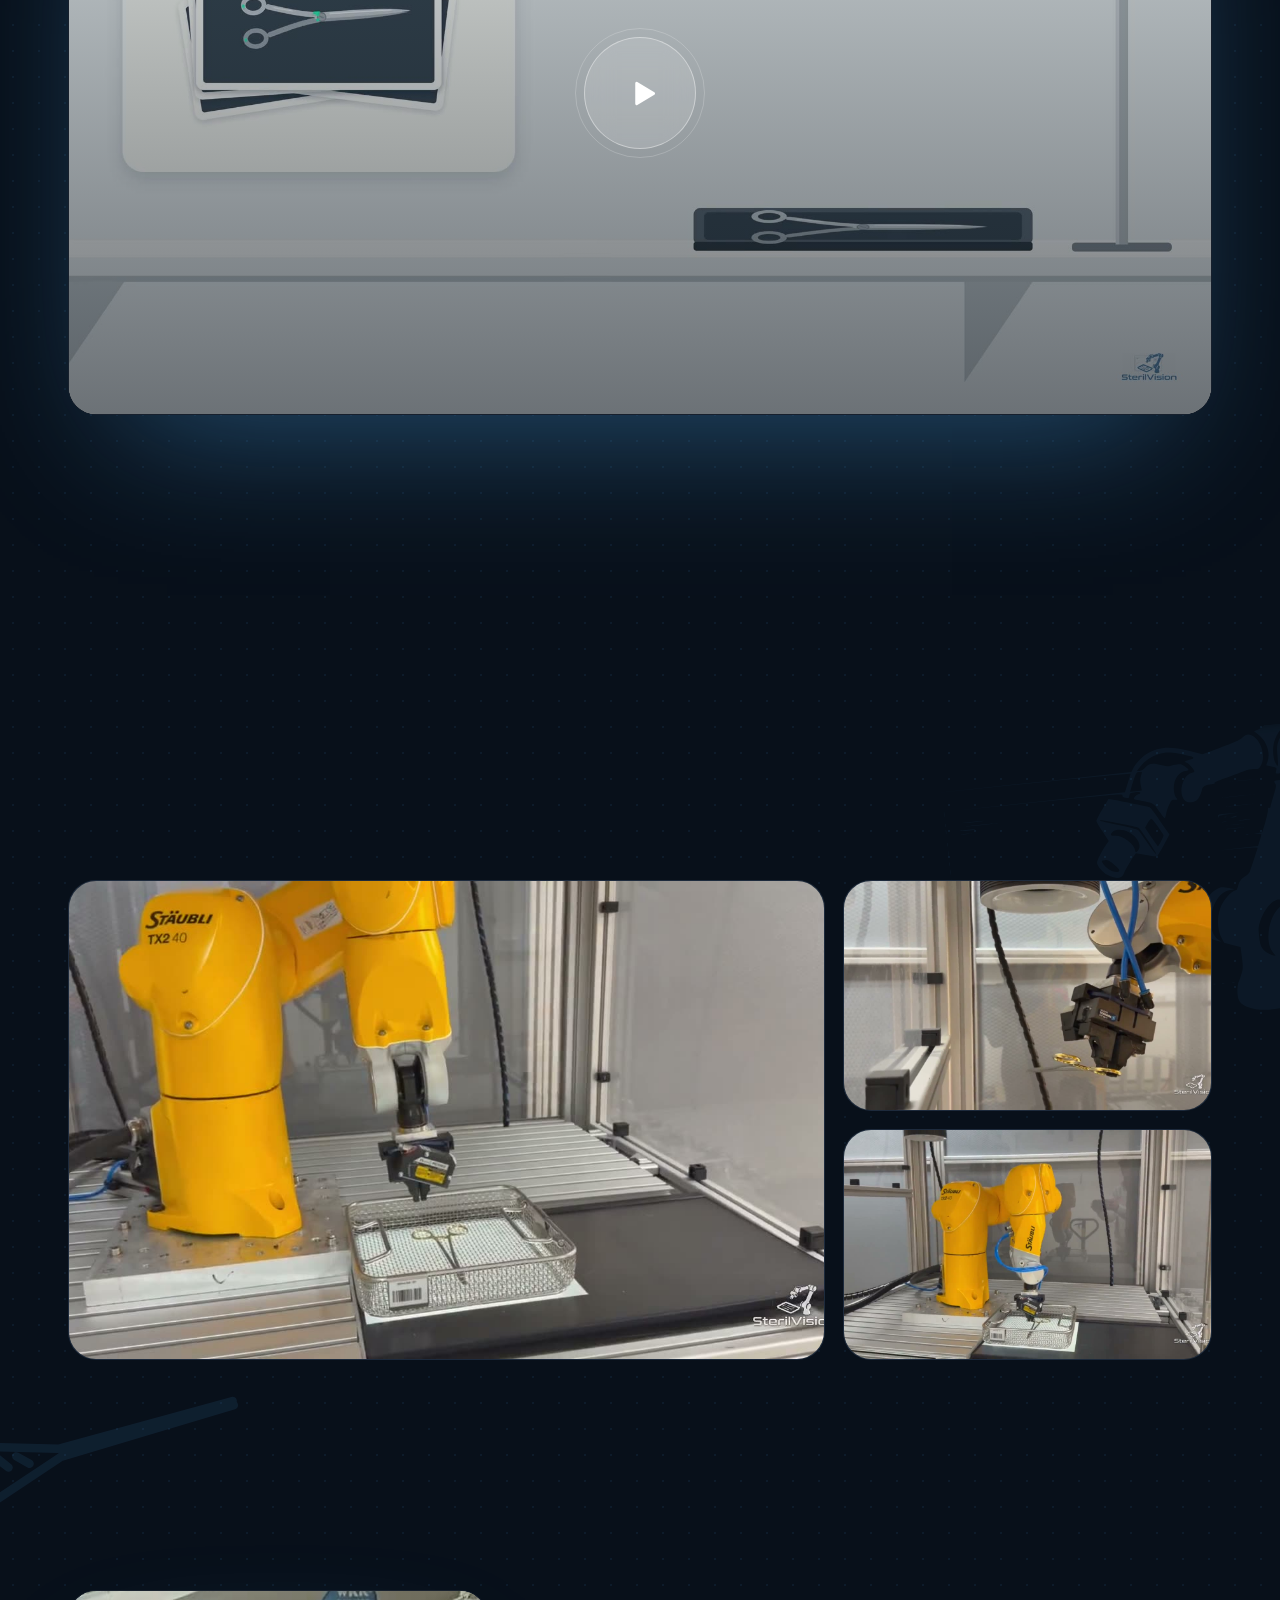
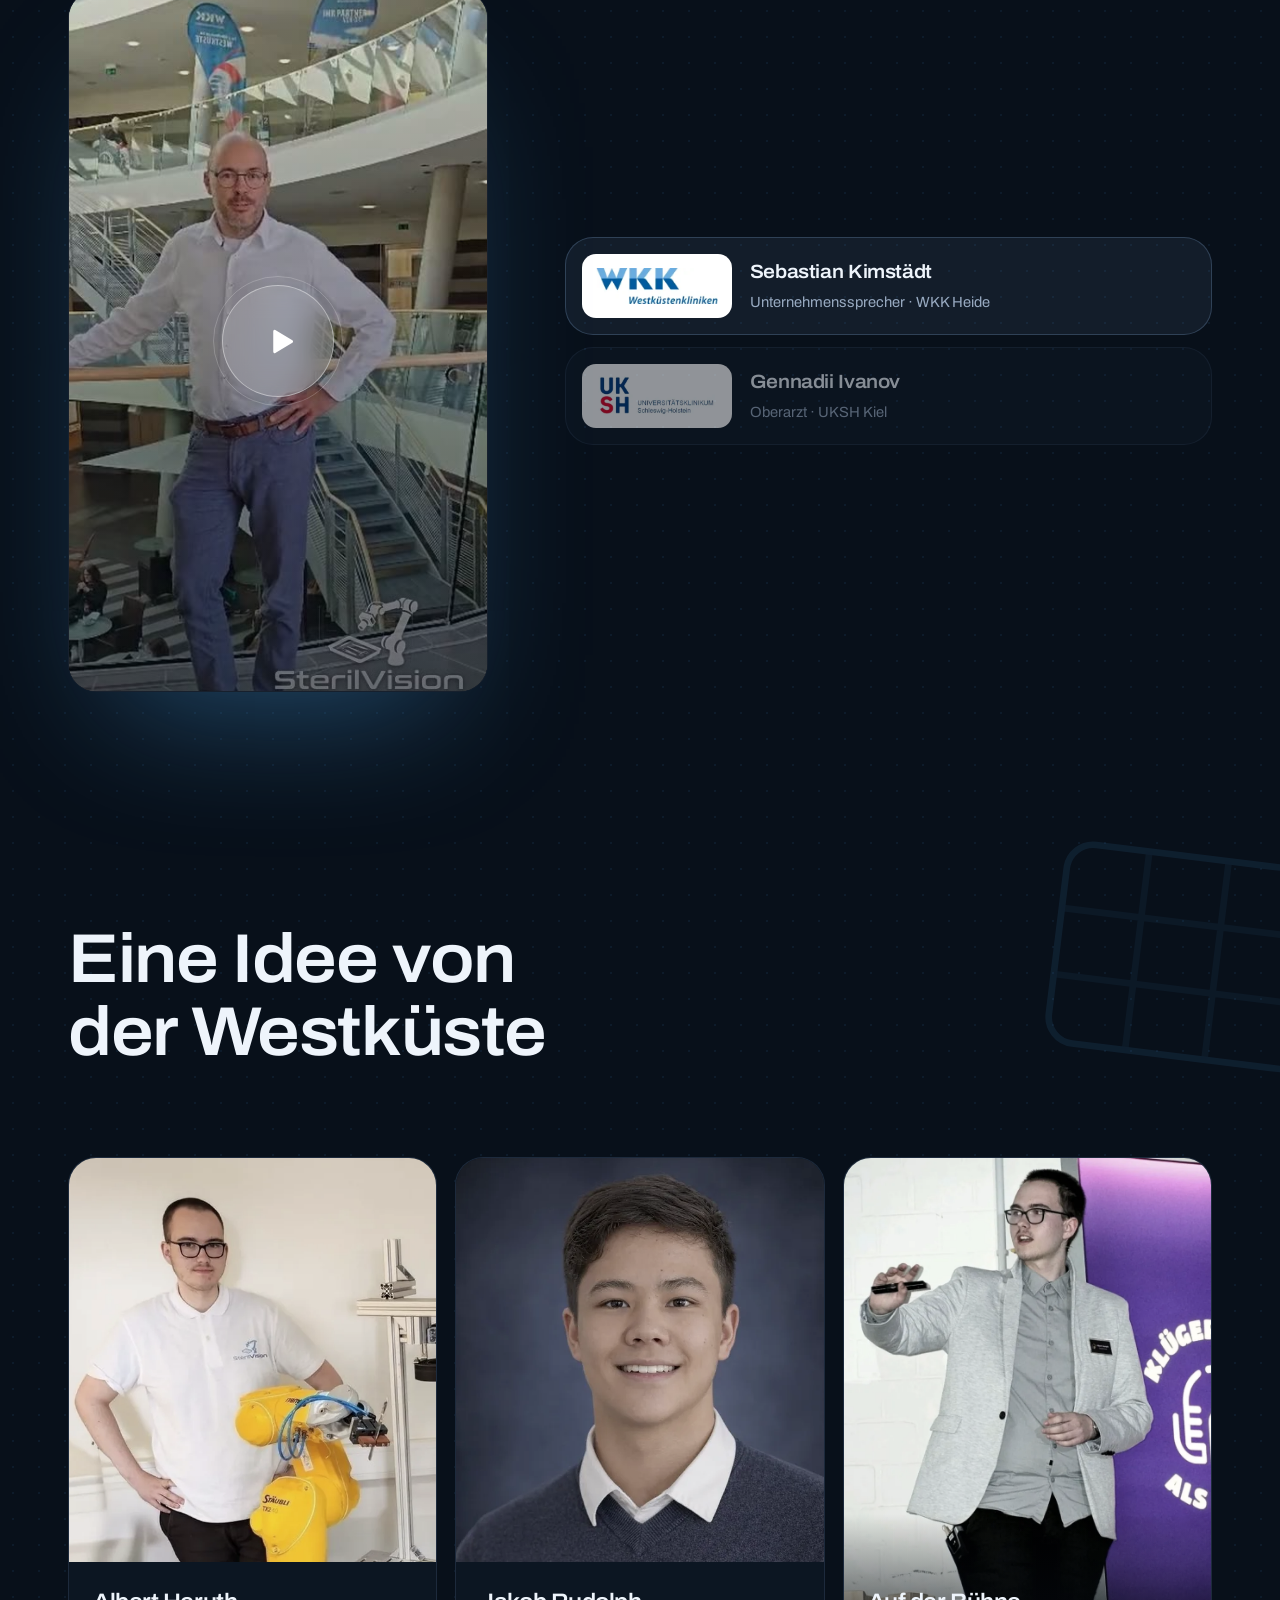
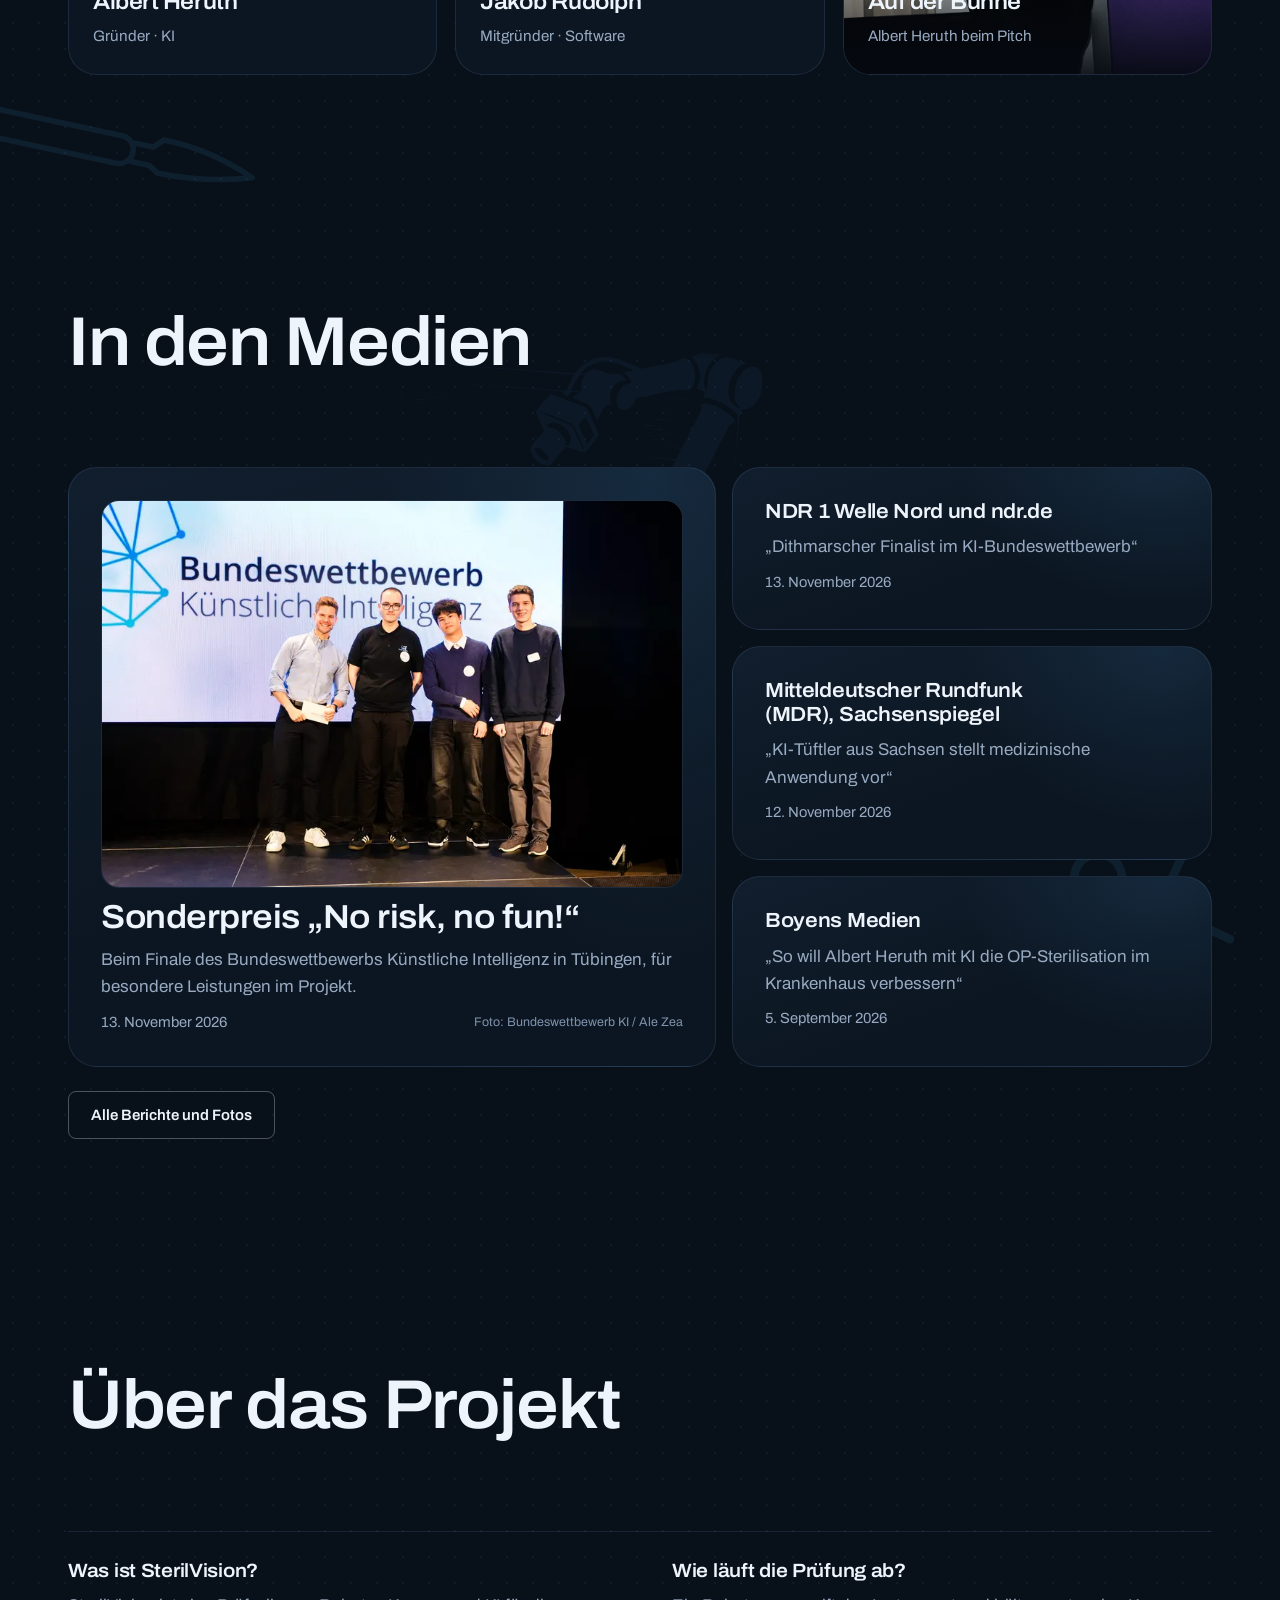
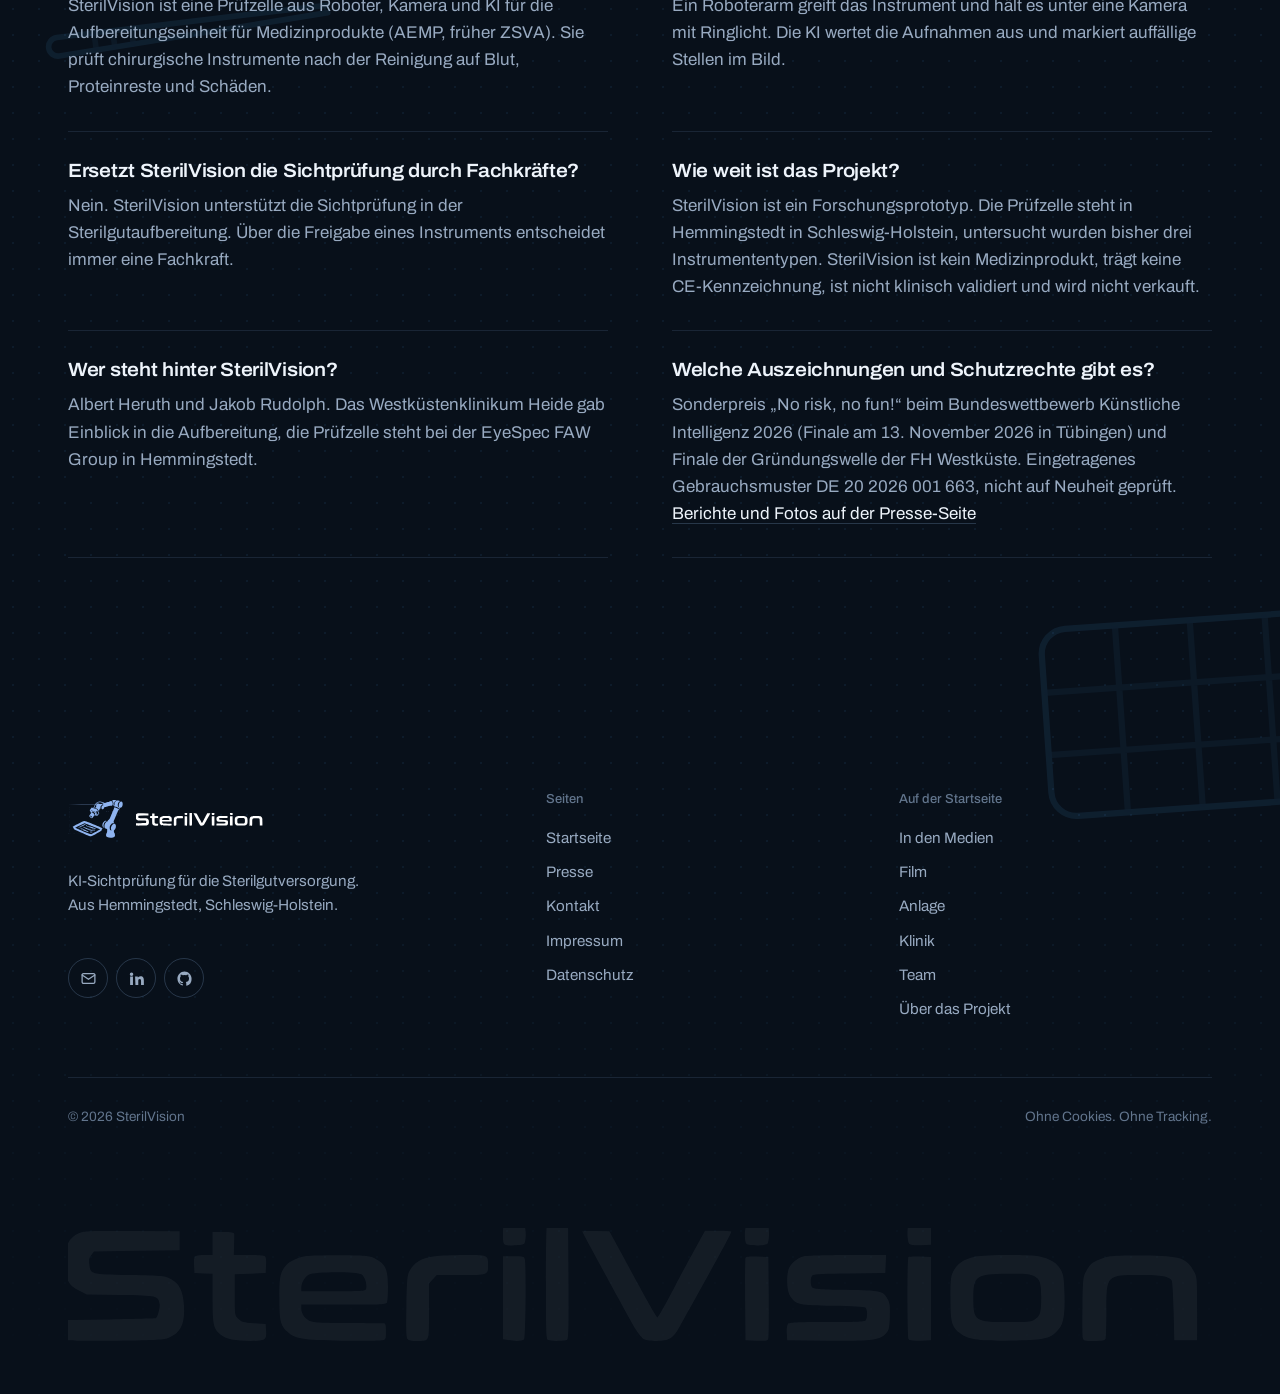
==== commit 28cf0474: "SEO und GEO: Projektfakten, strukturierte Daten, llms.txt - Startseite: Abschnitt "Über das Projekt"" ====
--- a/index.html
+++ b/index.html
@@ -3,8 +3,8 @@
 <head>
   <meta charset="UTF-8" />
   <meta name="viewport" content="width=device-width, initial-scale=1.0, viewport-fit=cover" />
-  <title>SterilVision · KI-Sichtprüfung für sterile Instrumente</title>
-  <meta name="description" content="SterilVision ist eine Prüfzelle aus Roboter, Kamera und KI. Sie prüft chirurgische Instrumente nach der Reinigung auf Blut, Proteinreste und Schäden. Über die Freigabe entscheidet immer eine Fachkraft. Forschungsprototyp aus Schleswig-Holstein." />
+  <title>SterilVision · KI-Sichtprüfung chirurgischer Instrumente für die AEMP</title>
+  <meta name="description" content="Prüfzelle aus Roboter, Kamera und KI für die Sterilgutaufbereitung (AEMP, ZSVA). Prüft chirurgische Instrumente nach der Reinigung auf Blut, Proteinreste und Schäden. Forschungsprototyp aus Schleswig-Holstein." />
   <meta name="robots" content="index, follow" />
   <link rel="canonical" href="https://sterilvision.de/" />
   <meta name="theme-color" content="#08101a" />
@@ -25,18 +25,118 @@
   <script type="application/ld+json">
   {
     "@context": "https://schema.org",
-    "@type": "Organization",
-    "name": "SterilVision",
-    "url": "https://sterilvision.de/",
-    "logo": "https://sterilvision.de/assets/og.jpg",
-    "description": "KI-gestützte Sichtprüfung chirurgischer Instrumente für die Sterilgutversorgung.",
-    "founder": [
-      { "@type": "Person", "name": "Albert Heruth" },
-      { "@type": "Person", "name": "Jakob Rudolph" }
-    ],
-    "sameAs": [
-      "https://www.linkedin.com/in/albert-heruth-37aa74379/",
-      "https://github.com/hackbert301009"
+    "@graph": [
+      {
+        "@type": "Organization",
+        "@id": "https://sterilvision.de/#organisation",
+        "name": "SterilVision",
+        "url": "https://sterilvision.de/",
+        "logo": "https://sterilvision.de/assets/brand/sv-logo.svg",
+        "image": "https://sterilvision.de/assets/og.jpg",
+        "description": "SterilVision entwickelt eine Prüfzelle aus Roboter, Kamera und KI, die chirurgische Instrumente nach der Reinigung in der Sterilgutaufbereitung (AEMP, früher ZSVA) auf Blut, Proteinreste und Schäden prüft. Forschungsprototyp, kein Medizinprodukt.",
+        "address": {
+          "@type": "PostalAddress",
+          "addressLocality": "Hemmingstedt",
+          "postalCode": "25770",
+          "addressRegion": "Schleswig-Holstein",
+          "addressCountry": "DE"
+        },
+        "founder": [
+          {
+            "@type": "Person",
+            "name": "Albert Heruth",
+            "sameAs": "https://www.linkedin.com/in/albert-heruth-37aa74379/"
+          },
+          {
+            "@type": "Person",
+            "name": "Jakob Rudolph"
+          }
+        ],
+        "award": [
+          "Sonderpreis „No risk, no fun!“, Bundeswettbewerb Künstliche Intelligenz 2026"
+        ],
+        "knowsAbout": [
+          "Sterilgutaufbereitung",
+          "Aufbereitungseinheit für Medizinprodukte (AEMP)",
+          "Zentrale Sterilgutversorgungsabteilung (ZSVA)",
+          "Sichtprüfung chirurgischer Instrumente",
+          "Bildverarbeitung",
+          "Künstliche Intelligenz",
+          "Robotik"
+        ],
+        "subjectOf": {
+          "@id": "https://sterilvision.de/presse.html"
+        },
+        "sameAs": [
+          "https://www.linkedin.com/in/albert-heruth-37aa74379/",
+          "https://github.com/hackbert301009"
+        ]
+      },
+      {
+        "@type": "WebSite",
+        "@id": "https://sterilvision.de/#website",
+        "url": "https://sterilvision.de/",
+        "name": "SterilVision",
+        "inLanguage": "de",
+        "publisher": {
+          "@id": "https://sterilvision.de/#organisation"
+        }
+      },
+      {
+        "@type": "FAQPage",
+        "@id": "https://sterilvision.de/#projekt",
+        "inLanguage": "de",
+        "mainEntity": [
+          {
+            "@type": "Question",
+            "name": "Was ist SterilVision?",
+            "acceptedAnswer": {
+              "@type": "Answer",
+              "text": "SterilVision ist eine Prüfzelle aus Roboter, Kamera und KI für die Aufbereitungseinheit für Medizinprodukte (AEMP, früher ZSVA). Sie prüft chirurgische Instrumente nach der Reinigung auf Blut, Proteinreste und Schäden."
+            }
+          },
+          {
+            "@type": "Question",
+            "name": "Wie läuft die Prüfung ab?",
+            "acceptedAnswer": {
+              "@type": "Answer",
+              "text": "Ein Roboterarm greift das Instrument und hält es unter eine Kamera mit Ringlicht. Die KI wertet die Aufnahmen aus und markiert auffällige Stellen im Bild."
+            }
+          },
+          {
+            "@type": "Question",
+            "name": "Ersetzt SterilVision die Sichtprüfung durch Fachkräfte?",
+            "acceptedAnswer": {
+              "@type": "Answer",
+              "text": "Nein. SterilVision unterstützt die Sichtprüfung in der Sterilgutaufbereitung. Über die Freigabe eines Instruments entscheidet immer eine Fachkraft."
+            }
+          },
+          {
+            "@type": "Question",
+            "name": "Wie weit ist das Projekt?",
+            "acceptedAnswer": {
+              "@type": "Answer",
+              "text": "SterilVision ist ein Forschungsprototyp. Die Prüfzelle steht in Hemmingstedt in Schleswig-Holstein, untersucht wurden bisher drei Instrumententypen. SterilVision ist kein Medizinprodukt, trägt keine CE-Kennzeichnung, ist nicht klinisch validiert und wird nicht verkauft."
+            }
+          },
+          {
+            "@type": "Question",
+            "name": "Wer steht hinter SterilVision?",
+            "acceptedAnswer": {
+              "@type": "Answer",
+              "text": "Albert Heruth und Jakob Rudolph. Das Westküstenklinikum Heide gab Einblick in die Aufbereitung, die Prüfzelle steht bei der EyeSpec FAW Group in Hemmingstedt."
+            }
+          },
+          {
+            "@type": "Question",
+            "name": "Welche Auszeichnungen und Schutzrechte gibt es?",
+            "acceptedAnswer": {
+              "@type": "Answer",
+              "text": "Sonderpreis „No risk, no fun!“ beim Bundeswettbewerb Künstliche Intelligenz 2026 (Finale am 13. November 2026 in Tübingen) und Finale der Gründungswelle der FH Westküste. Eingetragenes Gebrauchsmuster DE 20 2026 001 663, nicht auf Neuheit geprüft."
+            }
+          }
+        ]
+      }
     ]
   }
   </script>
@@ -269,6 +369,41 @@
       </div>
     </section>
 
+    <!-- ═══ ÜBER DAS PROJEKT ═══ -->
+    <section class="section" id="projekt" aria-labelledby="projekt-title">
+      <div class="wrap">
+        <div class="head">
+          <h2 id="projekt-title" data-reveal>Über das Projekt</h2>
+        </div>
+        <div class="about-grid">
+          <div class="about-item" data-reveal>
+            <h3>Was ist SterilVision?</h3>
+            <p>SterilVision ist eine Prüfzelle aus Roboter, Kamera und KI für die Aufbereitungseinheit für Medizinprodukte (AEMP, früher ZSVA). Sie prüft chirurgische Instrumente nach der Reinigung auf Blut, Proteinreste und Schäden.</p>
+          </div>
+          <div class="about-item" data-reveal style="--d:0.04s">
+            <h3>Wie läuft die Prüfung ab?</h3>
+            <p>Ein Roboterarm greift das Instrument und hält es unter eine Kamera mit Ringlicht. Die KI wertet die Aufnahmen aus und markiert auffällige Stellen im Bild.</p>
+          </div>
+          <div class="about-item" data-reveal style="--d:0.00s">
+            <h3>Ersetzt SterilVision die Sichtprüfung durch Fachkräfte?</h3>
+            <p>Nein. SterilVision unterstützt die Sichtprüfung in der Sterilgutaufbereitung. Über die Freigabe eines Instruments entscheidet immer eine Fachkraft.</p>
+          </div>
+          <div class="about-item" data-reveal style="--d:0.04s">
+            <h3>Wie weit ist das Projekt?</h3>
+            <p>SterilVision ist ein Forschungsprototyp. Die Prüfzelle steht in Hemmingstedt in Schleswig-Holstein, untersucht wurden bisher drei Instrumententypen. SterilVision ist kein Medizinprodukt, trägt keine CE-Kennzeichnung, ist nicht klinisch validiert und wird nicht verkauft.</p>
+          </div>
+          <div class="about-item" data-reveal style="--d:0.00s">
+            <h3>Wer steht hinter SterilVision?</h3>
+            <p>Albert Heruth und Jakob Rudolph. Das Westküstenklinikum Heide gab Einblick in die Aufbereitung, die Prüfzelle steht bei der EyeSpec FAW Group in Hemmingstedt.</p>
+          </div>
+          <div class="about-item" data-reveal style="--d:0.04s">
+            <h3>Welche Auszeichnungen und Schutzrechte gibt es?</h3>
+            <p>Sonderpreis „No risk, no fun!“ beim Bundeswettbewerb Künstliche Intelligenz 2026 (Finale am 13. November 2026 in Tübingen) und Finale der Gründungswelle der FH Westküste. Eingetragenes Gebrauchsmuster DE 20 2026 001 663, nicht auf Neuheit geprüft. <a href="presse.html">Berichte und Fotos auf der Presse-Seite</a></p>
+          </div>
+        </div>
+      </div>
+    </section>
+
   </main>
 
   <footer class="site-footer">
@@ -297,6 +432,7 @@
           <a href="#anlage">Anlage</a>
           <a href="#stimme">Klinik</a>
           <a href="#team">Team</a>
+          <a href="#projekt">Über das Projekt</a>
         </div>
       </div>
       <div class="footer-bottom">
--- a/styles.css
+++ b/styles.css
@@ -741,3 +741,12 @@
 @media (prefers-reduced-motion: reduce) {
   .pt-card, .pt-lead .photo-frame img { transition: none; transform: none !important; }
 }
+
+/* ── Über das Projekt (Fragen und Antworten) ─────────────── */
+.about-grid { display: grid; grid-template-columns: repeat(2, minmax(0, 1fr)); gap: 0 clamp(32px, 5vw, 72px); border-top: 1px solid var(--line); }
+.about-item { padding: 28px 0 30px; border-bottom: 1px solid var(--line); }
+.about-item h3 { font-size: clamp(1.1rem, 1.5vw, 1.3rem); margin-bottom: 10px; }
+.about-item p { color: var(--muted); max-width: 54ch; }
+.about-item a { color: var(--text); text-decoration: underline; text-decoration-color: var(--line-2); text-underline-offset: 4px; }
+.about-item a:hover { text-decoration-color: currentColor; }
+@media (max-width: 860px) { .about-grid { grid-template-columns: 1fr; } }
